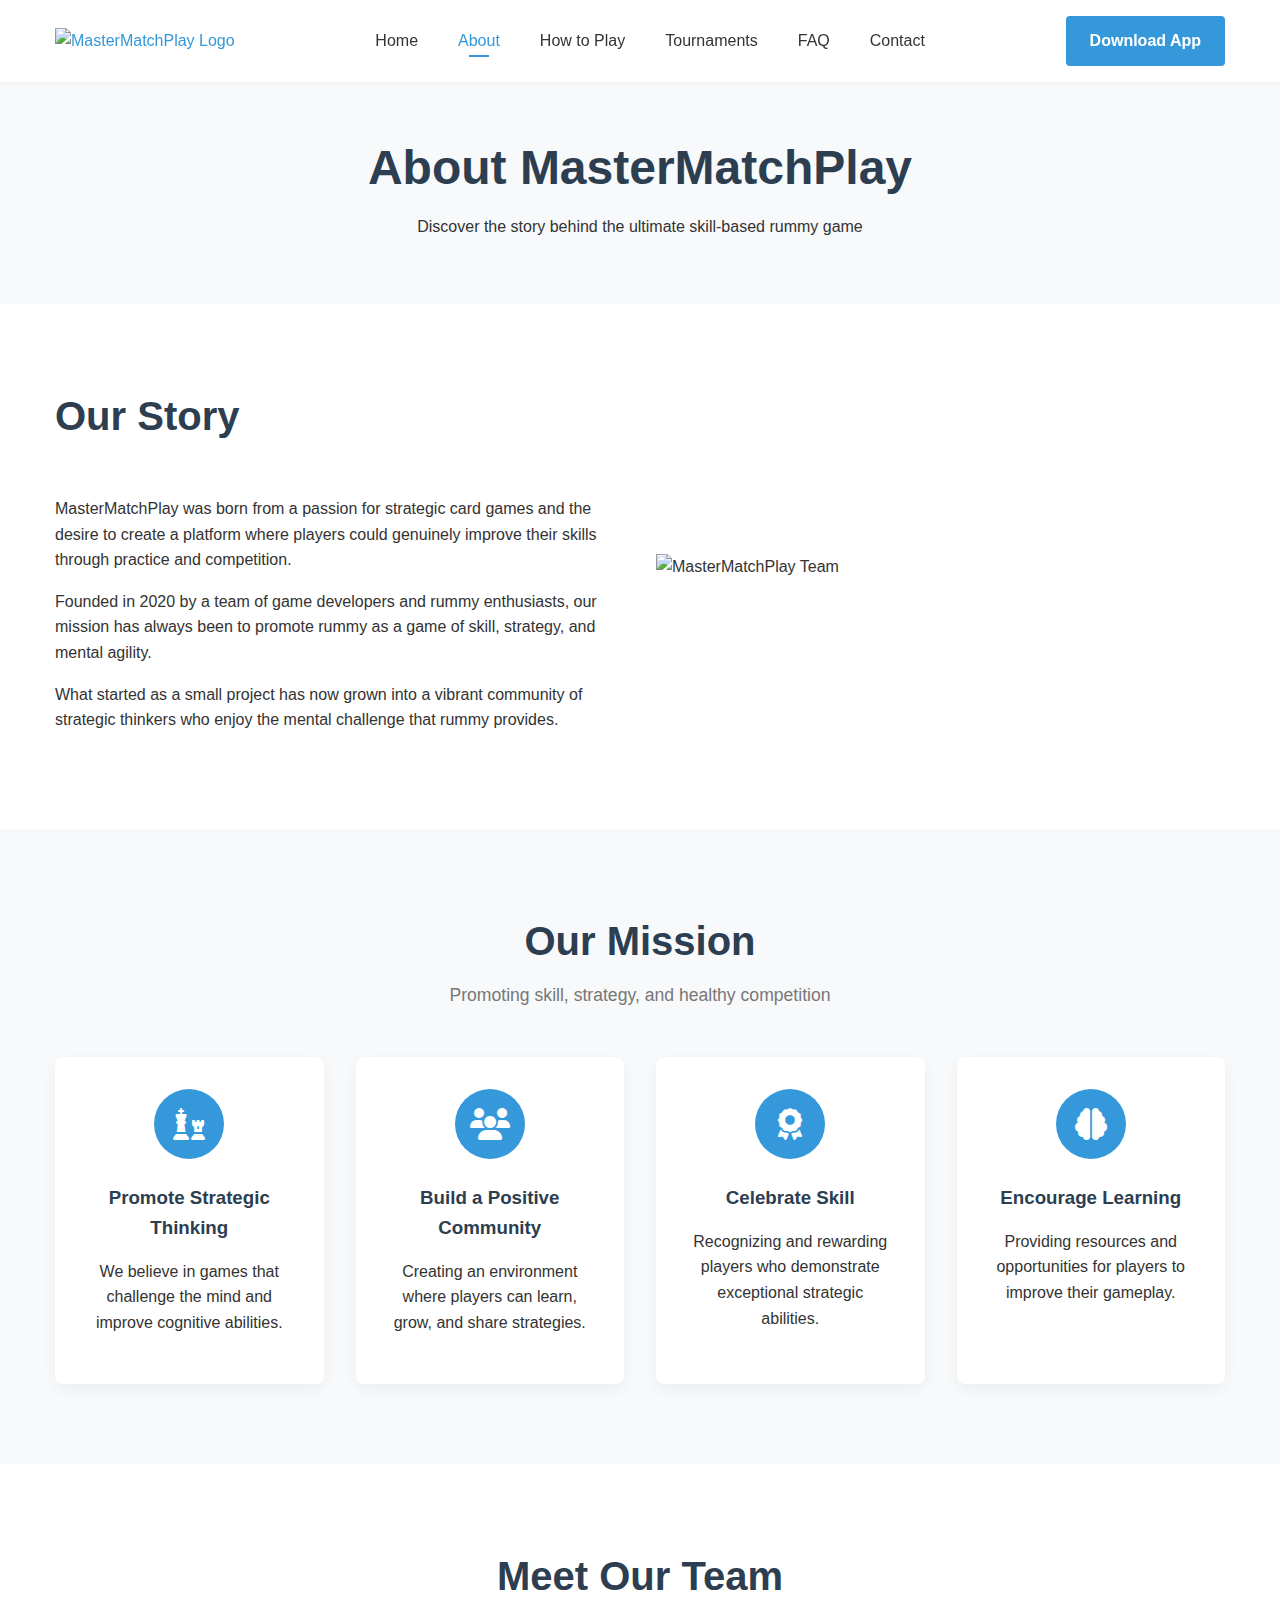
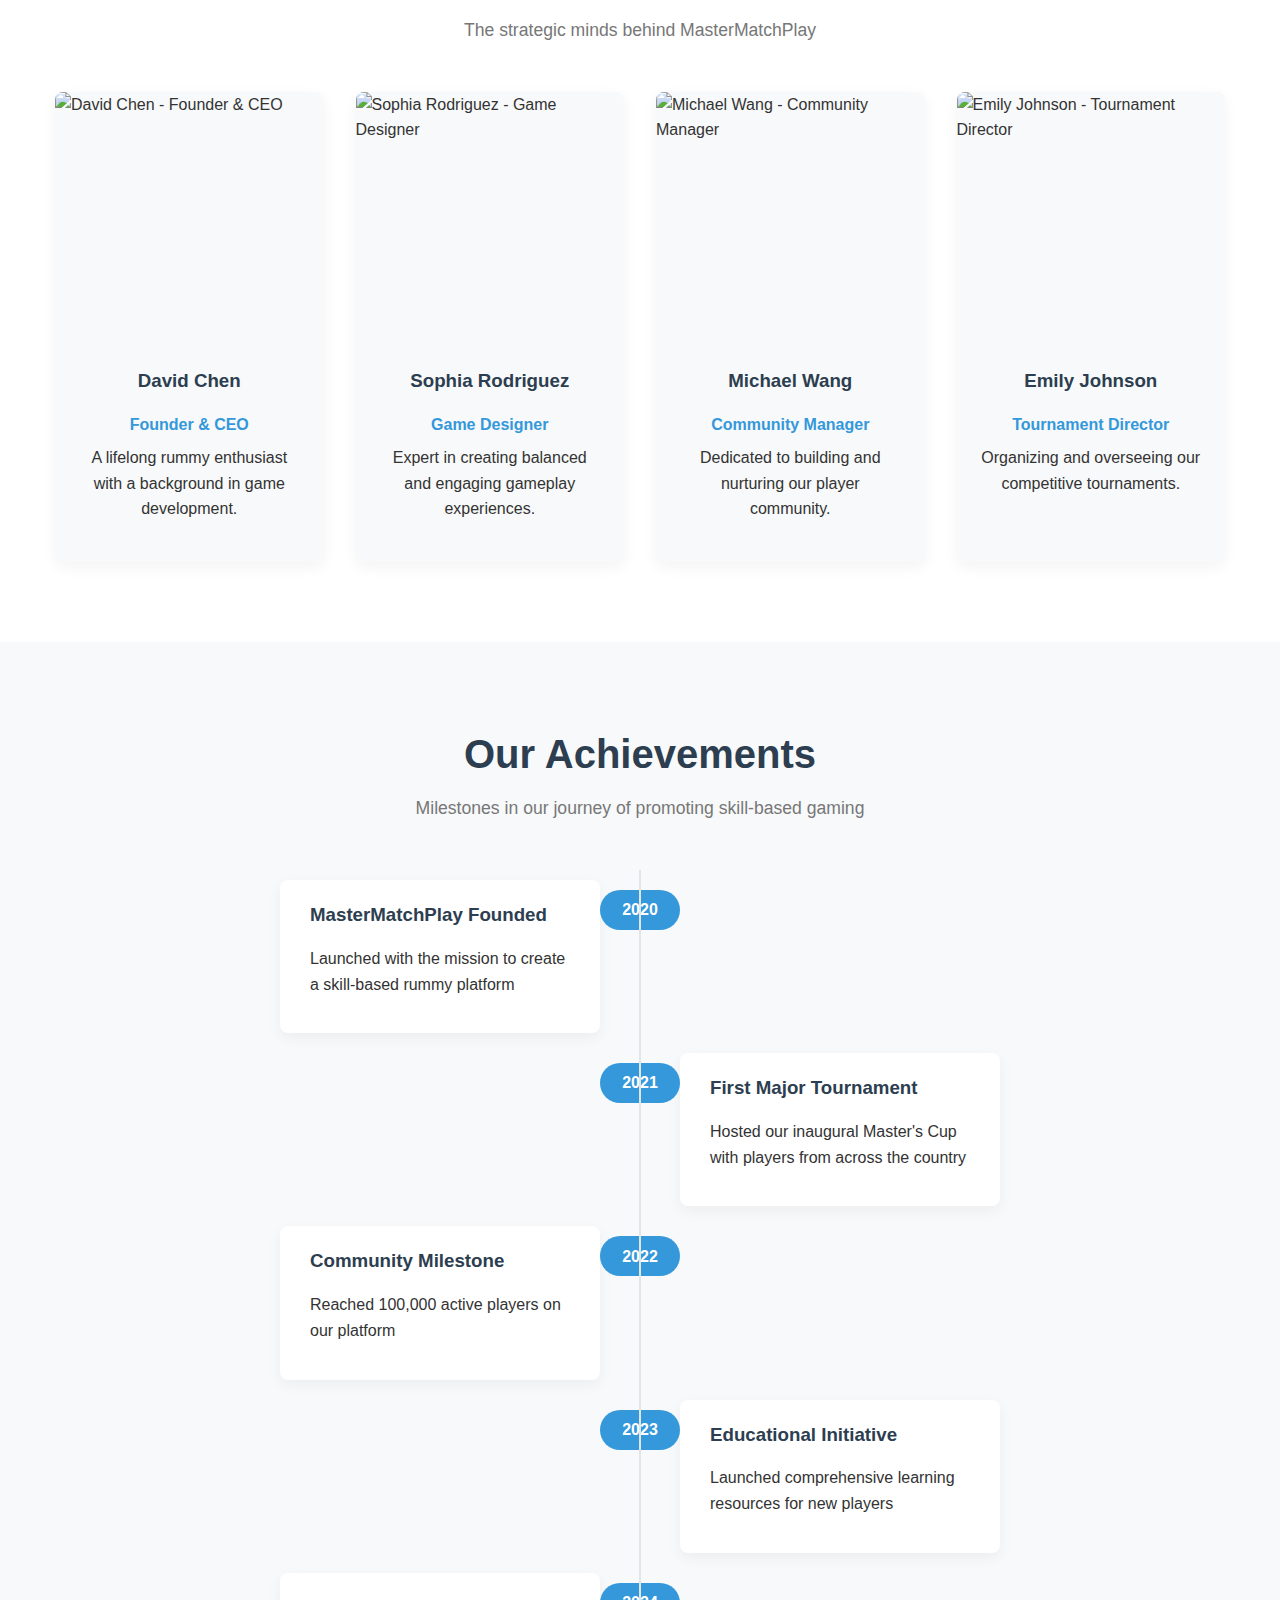
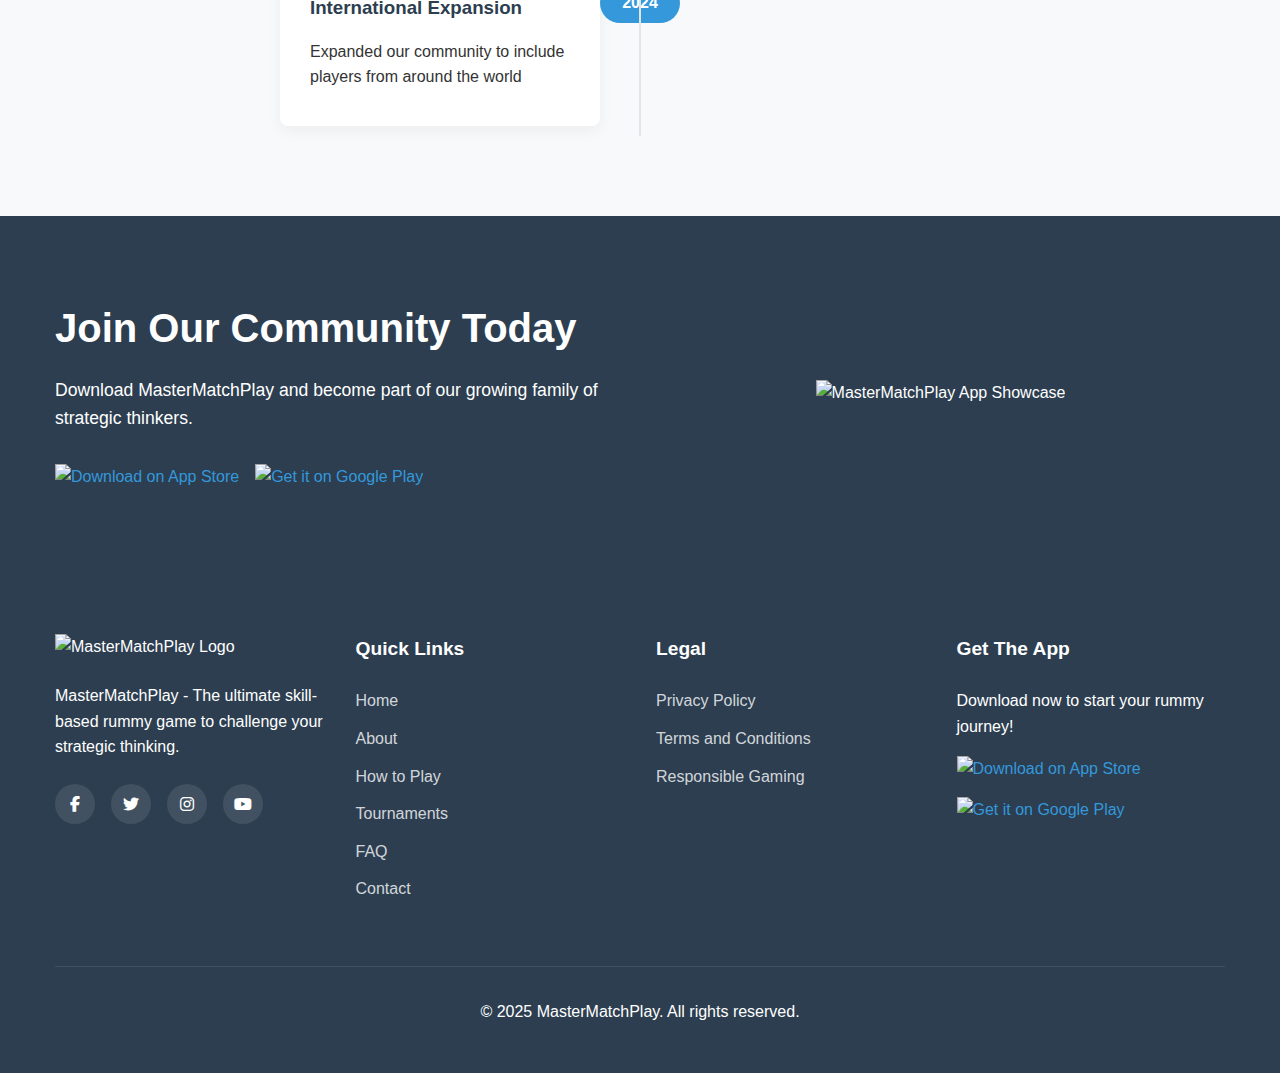
==== about.html @ 4ffb37c2 "sdsd" ====
<!DOCTYPE html>
<html lang="en">
<head>
    <meta charset="UTF-8">
    <meta name="viewport" content="width=device-width, initial-scale=1.0">
    <title>About MasterMatchPlay Rummy</title>
    <meta name="description" content="Learn more about MasterMatchPlay - the skill-based rummy game that challenges your strategic thinking.">
    <link rel="stylesheet" href="style.css">
    
    <link rel="stylesheet" href="https://cdnjs.cloudflare.com/ajax/libs/font-awesome/6.4.0/css/all.min.css">
    <!-- IMPORTANT: DO NOT REMOVE THIS SCRIPT TAG OR THIS VERY COMMENT! -->
    
</head>
<body>
    <header class="header">
        <div class="container">
            <div class="header-content">
                <div class="logo">
                    <a href="index.html">
                        <img src="images/logo.png" alt="MasterMatchPlay Logo">
                    </a>
                </div>
                <nav class="main-nav">
                    <ul class="nav-list">
                        <li class="nav-item"><a href="index.html" class="nav-link">Home</a></li>
                        <li class="nav-item"><a href="about.html" class="nav-link active">About</a></li>
                        <li class="nav-item"><a href="how-to-play.html" class="nav-link">How to Play</a></li>
                        <li class="nav-item"><a href="tournaments.html" class="nav-link">Tournaments</a></li>
                        <li class="nav-item"><a href="faq.html" class="nav-link">FAQ</a></li>
                        <li class="nav-item"><a href="contact.html" class="nav-link">Contact</a></li>
                    </ul>
                </nav>
                <div class="mobile-menu-toggle">
                    <span></span>
                    <span></span>
                    <span></span>
                </div>
                <div class="download-btn-wrapper">
                    <a href="#download" class="btn btn-primary">Download App</a>
                </div>
            </div>
        </div>
    </header>

    <main>
        <!-- Hero Section -->
        <section class="page-header">
            <div class="container">
                <h1>About MasterMatchPlay</h1>
                <p>Discover the story behind the ultimate skill-based rummy game</p>
            </div>
        </section>

        <!-- Our Story Section -->
        <section class="story-section">
            <div class="container">
                <div class="two-column-layout">
                    <div class="column-content">
                        <div class="section-header text-left">
                            <h2>Our Story</h2>
                        </div>
                        <p>MasterMatchPlay was born from a passion for strategic card games and the desire to create a platform where players could genuinely improve their skills through practice and competition.</p>
                        <p>Founded in 2020 by a team of game developers and rummy enthusiasts, our mission has always been to promote rummy as a game of skill, strategy, and mental agility.</p>
                        <p>What started as a small project has now grown into a vibrant community of strategic thinkers who enjoy the mental challenge that rummy provides.</p>
                    </div>
                    <div class="column-image">
                        <img src="images/our-story.jpg" alt="MasterMatchPlay Team">
                    </div>
                </div>
            </div>
        </section>

        <!-- Our Mission Section -->
        <section class="mission-section">
            <div class="container">
                <div class="section-header">
                    <h2>Our Mission</h2>
                    <p>Promoting skill, strategy, and healthy competition</p>
                </div>
                <div class="values-container">
                    <div class="value-card">
                        <div class="value-icon">
                            <i class="fas fa-chess"></i>
                        </div>
                        <h3>Promote Strategic Thinking</h3>
                        <p>We believe in games that challenge the mind and improve cognitive abilities.</p>
                    </div>
                    <div class="value-card">
                        <div class="value-icon">
                            <i class="fas fa-users"></i>
                        </div>
                        <h3>Build a Positive Community</h3>
                        <p>Creating an environment where players can learn, grow, and share strategies.</p>
                    </div>
                    <div class="value-card">
                        <div class="value-icon">
                            <i class="fas fa-award"></i>
                        </div>
                        <h3>Celebrate Skill</h3>
                        <p>Recognizing and rewarding players who demonstrate exceptional strategic abilities.</p>
                    </div>
                    <div class="value-card">
                        <div class="value-icon">
                            <i class="fas fa-brain"></i>
                        </div>
                        <h3>Encourage Learning</h3>
                        <p>Providing resources and opportunities for players to improve their gameplay.</p>
                    </div>
                </div>
            </div>
        </section>

        <!-- Team Section -->
        <section class="team-section">
            <div class="container">
                <div class="section-header">
                    <h2>Meet Our Team</h2>
                    <p>The strategic minds behind MasterMatchPlay</p>
                </div>
                <div class="team-grid">
                    <div class="team-card">
                        <div class="team-image">
                            <img src="images/team-1.jpg" alt="David Chen - Founder & CEO">
                        </div>
                        <div class="team-info">
                            <h3>David Chen</h3>
                            <p class="team-role">Founder & CEO</p>
                            <p>A lifelong rummy enthusiast with a background in game development.</p>
                        </div>
                    </div>
                    <div class="team-card">
                        <div class="team-image">
                            <img src="images/team-2.jpg" alt="Sophia Rodriguez - Game Designer">
                        </div>
                        <div class="team-info">
                            <h3>Sophia Rodriguez</h3>
                            <p class="team-role">Game Designer</p>
                            <p>Expert in creating balanced and engaging gameplay experiences.</p>
                        </div>
                    </div>
                    <div class="team-card">
                        <div class="team-image">
                            <img src="images/team-3.jpg" alt="Michael Wang - Community Manager">
                        </div>
                        <div class="team-info">
                            <h3>Michael Wang</h3>
                            <p class="team-role">Community Manager</p>
                            <p>Dedicated to building and nurturing our player community.</p>
                        </div>
                    </div>
                    <div class="team-card">
                        <div class="team-image">
                            <img src="images/team-4.jpg" alt="Emily Johnson - Tournament Director">
                        </div>
                        <div class="team-info">
                            <h3>Emily Johnson</h3>
                            <p class="team-role">Tournament Director</p>
                            <p>Organizing and overseeing our competitive tournaments.</p>
                        </div>
                    </div>
                </div>
            </div>
        </section>

        <!-- Achievements Section -->
        <section class="achievements-section">
            <div class="container">
                <div class="section-header">
                    <h2>Our Achievements</h2>
                    <p>Milestones in our journey of promoting skill-based gaming</p>
                </div>
                <div class="timeline">
                    <div class="timeline-item">
                        <div class="timeline-date">2020</div>
                        <div class="timeline-content">
                            <h3>MasterMatchPlay Founded</h3>
                            <p>Launched with the mission to create a skill-based rummy platform</p>
                        </div>
                    </div>
                    <div class="timeline-item">
                        <div class="timeline-date">2021</div>
                        <div class="timeline-content">
                            <h3>First Major Tournament</h3>
                            <p>Hosted our inaugural Master's Cup with players from across the country</p>
                        </div>
                    </div>
                    <div class="timeline-item">
                        <div class="timeline-date">2022</div>
                        <div class="timeline-content">
                            <h3>Community Milestone</h3>
                            <p>Reached 100,000 active players on our platform</p>
                        </div>
                    </div>
                    <div class="timeline-item">
                        <div class="timeline-date">2023</div>
                        <div class="timeline-content">
                            <h3>Educational Initiative</h3>
                            <p>Launched comprehensive learning resources for new players</p>
                        </div>
                    </div>
                    <div class="timeline-item">
                        <div class="timeline-date">2024</div>
                        <div class="timeline-content">
                            <h3>International Expansion</h3>
                            <p>Expanded our community to include players from around the world</p>
                        </div>
                    </div>
                </div>
            </div>
        </section>

        <!-- Download Section -->
        <section class="download-section" id="download">
            <div class="container">
                <div class="download-content">
                    <div class="download-text">
                        <h2>Join Our Community Today</h2>
                        <p>Download MasterMatchPlay and become part of our growing family of strategic thinkers.</p>
                        <div class="app-buttons">
                            <a href="#" class="app-btn">
                                <img src="images/app-store.png" alt="Download on App Store">
                            </a>
                            <a href="#" class="app-btn">
                                <img src="images/google-play.png" alt="Get it on Google Play">
                            </a>
                        </div>
                    </div>
                    <div class="download-image">
                        <img src="images/app-showcase.png" alt="MasterMatchPlay App Showcase">
                    </div>
                </div>
            </div>
        </section>
    </main>

    <footer class="footer">
        <div class="container">
            <div class="footer-content">
                <div class="footer-column">
                    <div class="footer-logo">
                        <img src="images/logo-light.png" alt="MasterMatchPlay Logo">
                    </div>
                    <p>MasterMatchPlay - The ultimate skill-based rummy game to challenge your strategic thinking.</p>
                    <div class="social-icons">
                        <a href="#" class="social-icon"><i class="fab fa-facebook-f"></i></a>
                        <a href="#" class="social-icon"><i class="fab fa-twitter"></i></a>
                        <a href="#" class="social-icon"><i class="fab fa-instagram"></i></a>
                        <a href="#" class="social-icon"><i class="fab fa-youtube"></i></a>
                    </div>
                </div>
                <div class="footer-column">
                    <h3>Quick Links</h3>
                    <ul class="footer-links">
                        <li><a href="index.html">Home</a></li>
                        <li><a href="about.html">About</a></li>
                        <li><a href="how-to-play.html">How to Play</a></li>
                        <li><a href="tournaments.html">Tournaments</a></li>
                        <li><a href="faq.html">FAQ</a></li>
                        <li><a href="contact.html">Contact</a></li>
                    </ul>
                </div>
                <div class="footer-column">
                    <h3>Legal</h3>
                    <ul class="footer-links">
                        <li><a href="privacy-policy.html">Privacy Policy</a></li>
                        <li><a href="terms-conditions.html">Terms and Conditions</a></li>
                        <li><a href="responsible-gaming.html">Responsible Gaming</a></li>
                    </ul>
                </div>
                <div class="footer-column">
                    <h3>Get The App</h3>
                    <p>Download now to start your rummy journey!</p>
                    <div class="app-buttons">
                        <a href="#" class="app-btn">
                            <img src="images/app-store.png" alt="Download on App Store">
                        </a>
                        <a href="#" class="app-btn">
                            <img src="images/google-play.png" alt="Get it on Google Play">
                        </a>
                    </div>
                </div>
            </div>
            <div class="footer-bottom">
                <p>&copy; 2025 MasterMatchPlay. All rights reserved.</p>
            </div>
        </div>
    </footer>

    <script src="script.js"></script>
</body>
</html>
---- style.css ----
/* Reset and Base Styles */
* {
    margin: 0;
    padding: 0;
    box-sizing: border-box;
}

:root {
    --background: 0 0% 100%;
    --foreground: 222.2 84% 4.9%;
    --card: 0 0% 100%;
    --card-foreground: 222.2 84% 4.9%;
    --popover: 0 0% 100%;
    --popover-foreground: 222.2 84% 4.9%;
    --primary: 222.2 47.4% 11.2%;
    --primary-foreground: 210 40% 98%;
    --secondary: 210 40% 96.1%;
    --secondary-foreground: 222.2 47.4% 11.2%;
    --muted: 210 40% 96.1%;
    --muted-foreground: 215.4 16.3% 46.9%;
    --accent: 210 40% 96.1%;
    --accent-foreground: 222.2 47.4% 11.2%;
    --destructive: 0 84.2% 60.2%;
    --destructive-foreground: 210 40% 98%;
    --border: 214.3 31.8% 91.4%;
    --input: 214.3 31.8% 91.4%;
    --ring: 222.2 84% 4.9%;
    --radius: 0.5rem;
    --sidebar-background: 0 0% 98%;
    --sidebar-foreground: 240 5.3% 26.1%;
    --sidebar-primary: 240 5.9% 10%;
    --sidebar-primary-foreground: 0 0% 98%;
    --sidebar-accent: 240 4.8% 95.9%;
    --sidebar-accent-foreground: 240 5.9% 10%;
    --sidebar-border: 220 13% 91%;
    --sidebar-ring: 217.2 91.2% 59.8%;

    /* Custom Colors */
    --primary-color: #2C3E50;
    --secondary-color: #3498DB;
    --accent-color: #E74C3C;
    --text-color: #333333;
    --light-text: #777777;
    --bg-color: #FFFFFF;
    --light-bg: #F8F9FA;
    --border-color: #E1E5E8;
}

body {
    font-family: 'Open Sans', sans-serif;
    color: var(--text-color);
    line-height: 1.6;
    background-color: var(--bg-color);
}

h1, h2, h3, h4, h5, h6 {
    font-family: 'Montserrat', sans-serif;
    font-weight: 600;
    color: var(--primary-color);
    margin-bottom: 1rem;
}

p {
    margin-bottom: 1rem;
}

a {
    color: var(--secondary-color);
    text-decoration: none;
    transition: color 0.3s ease;
}

a:hover {
    color: var(--accent-color);
}

img {
    max-width: 100%;
    height: auto;
}

ul, ol {
    margin-bottom: 1rem;
    padding-left: 1.5rem;
}

/* Layout and Containers */
.container {
    width: 100%;
    max-width: 1200px;
    margin: 0 auto;
    padding: 0 15px;
}

.section-header {
    text-align: center;
    margin-bottom: 3rem;
}

.section-header h2 {
    font-size: 2.5rem;
    margin-bottom: 0.5rem;
}

.section-header p {
    font-size: 1.1rem;
    color: var(--light-text);
}

.text-left {
    text-align: left;
}

/* Two Column Layout */
.two-column-layout {
    display: flex;
    flex-wrap: wrap;
    align-items: center;
    gap: 2rem;
}

.column-content {
    flex: 1;
    min-width: 300px;
}

.column-image {
    flex: 1;
    min-width: 300px;
}

.reverse-mobile {
    flex-direction: row;
}

/* Header Styles */
.header {
    background-color: var(--bg-color);
    box-shadow: 0 1px 5px rgba(0, 0, 0, 0.05);
    position: sticky;
    top: 0;
    z-index: 100;
    padding: 1rem 0;
}

.header-content {
    display: flex;
    align-items: center;
    justify-content: space-between;
}

.logo img {
    height: 40px;
}

.main-nav {
    display: flex;
}

.nav-list {
    display: flex;
    list-style: none;
    padding: 0;
    margin: 0;
}

.nav-item {
    margin: 0 0.75rem;
}

.nav-link {
    color: var(--text-color);
    font-weight: 500;
    padding: 0.5rem;
    position: relative;
}

.nav-link.active, .nav-link:hover {
    color: var(--secondary-color);
}

.nav-link.active::after, .nav-link:hover::after {
    content: '';
    position: absolute;
    bottom: 0;
    left: 50%;
    transform: translateX(-50%);
    width: 20px;
    height: 2px;
    background-color: var(--secondary-color);
}

/* Mobile Menu Toggle */
.mobile-menu-toggle {
    display: none;
    flex-direction: column;
    justify-content: space-between;
    width: 30px;
    height: 20px;
    cursor: pointer;
}

.mobile-menu-toggle span {
    display: block;
    height: 3px;
    width: 100%;
    background-color: var(--primary-color);
    transition: all 0.3s ease;
}

.mobile-nav {
    display: none;
    position: fixed;
    top: 70px;
    left: 0;
    width: 100%;
    background-color: var(--bg-color);
    box-shadow: 0 5px 10px rgba(0, 0, 0, 0.1);
    padding: 1.5rem;
    z-index: 99;
    transform: translateY(-100%);
    transition: transform 0.3s ease;
}

.mobile-nav.active {
    transform: translateY(0);
    display: block;
}

.mobile-nav .nav-list {
    flex-direction: column;
    margin-bottom: 1.5rem;
}

.mobile-nav .nav-item {
    margin: 0.5rem 0;
}

/* Button Styles */
.btn {
    display: inline-block;
    padding: 0.75rem 1.5rem;
    border-radius: 4px;
    font-weight: 600;
    text-align: center;
    cursor: pointer;
    transition: all 0.3s ease;
    border: none;
}

.btn-primary {
    background-color: var(--secondary-color);
    color: white;
}

.btn-primary:hover {
    background-color: #2980B9;
    color: white;
}

.btn-secondary {
    background-color: var(--primary-color);
    color: white;
}

.btn-secondary:hover {
    background-color: #1E2B38;
    color: white;
}

.btn-outline {
    background-color: transparent;
    border: 2px solid var(--secondary-color);
    color: var(--secondary-color);
}

.btn-outline:hover {
    background-color: var(--secondary-color);
    color: white;
}

/* Hero Section */
.hero-section, .page-header {
    background-color: var(--light-bg);
    padding: 5rem 0;
}

.page-header {
    text-align: center;
    padding: 3rem 0;
}

.page-header h1 {
    font-size: 3rem;
    margin-bottom: 0.5rem;
}

.hero-content {
    display: flex;
    flex-wrap: wrap;
    align-items: center;
    gap: 2rem;
}

.hero-text {
    flex: 1;
    min-width: 300px;
}

.hero-text h1 {
    font-size: 3rem;
    margin-bottom: 1rem;
}

.hero-text p {
    font-size: 1.1rem;
    margin-bottom: 2rem;
}

.hero-image {
    flex: 1;
    min-width: 300px;
    text-align: center;
}

.hero-btns {
    display: flex;
    gap: 1rem;
    flex-wrap: wrap;
}

/* Features Section */
.features-section {
    padding: 5rem 0;
    background-color: var(--bg-color);
}

.features-grid {
    display: grid;
    grid-template-columns: repeat(auto-fit, minmax(250px, 1fr));
    gap: 2rem;
}

.feature-card {
    background-color: var(--light-bg);
    border-radius: 8px;
    padding: 2rem;
    text-align: center;
    transition: transform 0.3s ease, box-shadow 0.3s ease;
}

.feature-card:hover {
    transform: translateY(-5px);
    box-shadow: 0 10px 20px rgba(0, 0, 0, 0.05);
}

.feature-icon {
    width: 70px;
    height: 70px;
    border-radius: 50%;
    background-color: var(--secondary-color);
    display: flex;
    align-items: center;
    justify-content: center;
    margin: 0 auto 1.5rem;
}

.feature-icon i {
    color: white;
    font-size: 2rem;
}

.feature-card h3 {
    margin-bottom: 1rem;
}

/* How It Works Section */
.how-it-works-section {
    padding: 5rem 0;
    background-color: var(--light-bg);
}

.steps-container {
    display: flex;
    flex-wrap: wrap;
    justify-content: center;
    gap: 2rem;
}

.step-card {
    background-color: var(--bg-color);
    border-radius: 8px;
    padding: 2rem;
    text-align: center;
    flex: 1;
    min-width: 200px;
    max-width: 250px;
    box-shadow: 0 5px 15px rgba(0, 0, 0, 0.05);
    position: relative;
}

.step-number {
    width: 40px;
    height: 40px;
    border-radius: 50%;
    background-color: var(--secondary-color);
    color: white;
    display: flex;
    align-items: center;
    justify-content: center;
    font-weight: 600;
    margin: 0 auto 1.5rem;
}

/* Tournaments Section */
.tournaments-section {
    padding: 5rem 0;
    background-color: var(--bg-color);
}

.tournaments-grid {
    display: grid;
    grid-template-columns: repeat(auto-fit, minmax(300px, 1fr));
    gap: 2rem;
}

.tournament-card {
    background-color: var(--light-bg);
    border-radius: 8px;
    overflow: hidden;
    box-shadow: 0 5px 15px rgba(0, 0, 0, 0.05);
    transition: transform 0.3s ease;
}

.tournament-card:hover {
    transform: translateY(-5px);
}

.tournament-image {
    height: 200px;
    overflow: hidden;
}

.tournament-image img {
    width: 100%;
    height: 100%;
    object-fit: cover;
    transition: transform 0.3s ease;
}

.tournament-card:hover .tournament-image img {
    transform: scale(1.05);
}

.tournament-content {
    padding: 1.5rem;
}

.tournament-details {
    display: flex;
    justify-content: space-between;
    margin: 1rem 0;
    font-size: 0.9rem;
    color: var(--light-text);
}

.tournament-date {
    display: flex;
    align-items: center;
    gap: 0.5rem;
}

.view-all-container {
    text-align: center;
    margin-top: 3rem;
}

/* Testimonials Section */
.testimonials-section {
    padding: 5rem 0;
    background-color: var(--light-bg);
}

.testimonials-slider {
    display: flex;
    overflow-x: auto;
    scroll-snap-type: x mandatory;
    scroll-behavior: smooth;
    -webkit-overflow-scrolling: touch;
    scrollbar-width: none; /* Firefox */
    gap: 2rem;
    padding: 1rem 0;
    margin-bottom: 2rem;
}

.testimonials-slider::-webkit-scrollbar {
    display: none; /* Chrome, Safari, Opera */
}

.testimonial-card {
    flex: 0 0 auto;
    width: calc(33.333% - 1.333rem);
    scroll-snap-align: start;
    background-color: var(--bg-color);
    border-radius: 8px;
    padding: 2rem;
    box-shadow: 0 5px 15px rgba(0, 0, 0, 0.05);
}

.testimonial-content {
    margin-bottom: 1.5rem;
    font-style: italic;
}

.testimonial-author {
    display: flex;
    align-items: center;
    gap: 1rem;
}

.author-avatar {
    width: 50px;
    height: 50px;
    border-radius: 50%;
    overflow: hidden;
}

.author-avatar img {
    width: 100%;
    height: 100%;
    object-fit: cover;
}

.author-info h4 {
    margin-bottom: 0.25rem;
}

.author-info p {
    font-size: 0.9rem;
    color: var(--light-text);
    margin: 0;
}

.testimonial-controls {
    display: flex;
    justify-content: center;
    gap: 1rem;
}

.testimonial-prev, .testimonial-next {
    width: 40px;
    height: 40px;
    border-radius: 50%;
    background-color: var(--bg-color);
    border: 1px solid var(--border-color);
    display: flex;
    align-items: center;
    justify-content: center;
    cursor: pointer;
    transition: all 0.3s ease;
}

.testimonial-prev:hover, .testimonial-next:hover {
    background-color: var(--secondary-color);
    border-color: var(--secondary-color);
    color: white;
}

/* Download Section */
.download-section {
    padding: 5rem 0;
    background-color: var(--primary-color);
    color: white;
}

.download-content {
    display: flex;
    flex-wrap: wrap;
    align-items: center;
    gap: 2rem;
}

.download-text {
    flex: 1;
    min-width: 300px;
}

.download-text h2 {
    color: white;
    font-size: 2.5rem;
    margin-bottom: 1rem;
}

.download-text p {
    font-size: 1.1rem;
    margin-bottom: 2rem;
}

.download-image {
    flex: 1;
    min-width: 300px;
    text-align: center;
}

.app-buttons {
    display: flex;
    gap: 1rem;
    flex-wrap: wrap;
}

.app-btn {
    display: inline-block;
    transition: opacity 0.3s ease;
}

.app-btn:hover {
    opacity: 0.9;
}

.app-btn img {
    height: 50px;
}

/* Footer Styles */
.footer {
    background-color: var(--primary-color);
    color: white;
    padding: 4rem 0 2rem;
}

.footer-content {
    display: flex;
    flex-wrap: wrap;
    gap: 2rem;
    margin-bottom: 3rem;
}

.footer-column {
    flex: 1;
    min-width: 200px;
}

.footer-logo {
    margin-bottom: 1.5rem;
}

.footer-logo img {
    height: 40px;
}

.footer h3 {
    color: white;
    margin-bottom: 1.5rem;
    font-size: 1.2rem;
}

.footer-links {
    list-style: none;
    padding: 0;
}

.footer-links li {
    margin-bottom: 0.75rem;
}

.footer-links a {
    color: rgba(255, 255, 255, 0.8);
    transition: color 0.3s ease;
}

.footer-links a:hover {
    color: white;
}

.social-icons {
    display: flex;
    gap: 1rem;
    margin-top: 1.5rem;
}

.social-icon {
    width: 40px;
    height: 40px;
    border-radius: 50%;
    background-color: rgba(255, 255, 255, 0.1);
    display: flex;
    align-items: center;
    justify-content: center;
    color: white;
    transition: background-color 0.3s ease;
}

.social-icon:hover {
    background-color: var(--secondary-color);
    color: white;
}

.footer-bottom {
    text-align: center;
    padding-top: 2rem;
    border-top: 1px solid rgba(255, 255, 255, 0.1);
}

/* About Page Styles */
.story-section {
    padding: 5rem 0;
    background-color: var(--bg-color);
}

.mission-section {
    padding: 5rem 0;
    background-color: var(--light-bg);
}

.values-container {
    display: grid;
    grid-template-columns: repeat(auto-fit, minmax(250px, 1fr));
    gap: 2rem;
}

.value-card {
    background-color: var(--bg-color);
    border-radius: 8px;
    padding: 2rem;
    text-align: center;
    box-shadow: 0 5px 15px rgba(0, 0, 0, 0.05);
}

.value-icon {
    width: 70px;
    height: 70px;
    border-radius: 50%;
    background-color: var(--secondary-color);
    display: flex;
    align-items: center;
    justify-content: center;
    margin: 0 auto 1.5rem;
}

.value-icon i {
    color: white;
    font-size: 2rem;
}

.team-section {
    padding: 5rem 0;
    background-color: var(--bg-color);
}

.team-grid {
    display: grid;
    grid-template-columns: repeat(auto-fit, minmax(250px, 1fr));
    gap: 2rem;
}

.team-card {
    background-color: var(--light-bg);
    border-radius: 8px;
    overflow: hidden;
    box-shadow: 0 5px 15px rgba(0, 0, 0, 0.05);
}

.team-image {
    height: 250px;
    overflow: hidden;
}

.team-image img {
    width: 100%;
    height: 100%;
    object-fit: cover;
}

.team-info {
    padding: 1.5rem;
    text-align: center;
}

.team-role {
    color: var(--secondary-color);
    font-weight: 600;
    margin-bottom: 0.5rem;
}

.achievements-section {
    padding: 5rem 0;
    background-color: var(--light-bg);
}

.timeline {
    position: relative;
    max-width: 800px;
    margin: 0 auto;
}

.timeline::after {
    content: '';
    position: absolute;
    width: 2px;
    background-color: var(--border-color);
    top: 0;
    bottom: 0;
    left: 50%;
    transform: translateX(-50%);
}

.timeline-item {
    padding: 10px 40px;
    position: relative;
    background-color: inherit;
    width: 50%;
}

.timeline-item:nth-child(odd) {
    left: 0;
}

.timeline-item:nth-child(even) {
    left: 50%;
}

.timeline-date {
    position: absolute;
    width: 80px;
    height: 40px;
    background-color: var(--secondary-color);
    top: 20px;
    border-radius: 20px;
    display: flex;
    align-items: center;
    justify-content: center;
    color: white;
    font-weight: 600;
}

.timeline-item:nth-child(odd) .timeline-date {
    right: -40px;
}

.timeline-item:nth-child(even) .timeline-date {
    left: -40px;
}

.timeline-content {
    padding: 20px 30px;
    background-color: var(--bg-color);
    border-radius: 8px;
    box-shadow: 0 5px 15px rgba(0, 0, 0, 0.05);
}

/* Contact Page Styles */
.contact-info-section {
    padding: 5rem 0;
    background-color: var(--bg-color);
}

.contact-grid {
    display: grid;
    grid-template-columns: repeat(auto-fit, minmax(250px, 1fr));
    gap: 2rem;
}

.contact-card {
    background-color: var(--light-bg);
    border-radius: 8px;
    padding: 2rem;
    text-align: center;
    box-shadow: 0 5px 15px rgba(0, 0, 0, 0.05);
    transition: transform 0.3s ease;
}

.contact-card:hover {
    transform: translateY(-5px);
}

.contact-icon {
    width: 70px;
    height: 70px;
    border-radius: 50%;
    background-color: var(--secondary-color);
    display: flex;
    align-items: center;
    justify-content: center;
    margin: 0 auto 1.5rem;
}

.contact-icon i {
    color: white;
    font-size: 2rem;
}

.contact-link {
    display: inline-block;
    margin-top: 1rem;
    color: var(--secondary-color);
    font-weight: 600;
}

.social-links {
    display: flex;
    justify-content: center;
    gap: 1rem;
    margin-top: 1rem;
}

.social-link {
    width: 40px;
    height: 40px;
    border-radius: 50%;
    background-color: var(--light-bg);
    display: flex;
    align-items: center;
    justify-content: center;
    color: var(--secondary-color);
    transition: all 0.3s ease;
}

.social-link:hover {
    background-color: var(--secondary-color);
    color: white;
}

.contact-form-section {
    padding: 5rem 0;
    background-color: var(--light-bg);
}

.contact-form {
    margin-top: 2rem;
}

.form-group {
    margin-bottom: 1.5rem;
}

.form-group label {
    display: block;
    margin-bottom: 0.5rem;
    font-weight: 500;
}

.form-group input,
.form-group select,
.form-group textarea {
    width: 100%;
    padding: 0.75rem;
    border: 1px solid var(--border-color);
    border-radius: 4px;
    font-family: 'Open Sans', sans-serif;
    transition: border-color 0.3s ease;
}

.form-group input:focus,
.form-group select:focus,
.form-group textarea:focus {
    border-color: var(--secondary-color);
    outline: none;
}

.form-group .error {
    border-color: var(--accent-color);
}

.checkbox-container {
    display: flex;
    align-items: center;
    gap: 0.5rem;
    cursor: pointer;
}

.checkbox-container input {
    width: auto;
}

.contact-image-container {
    position: relative;
    border-radius: 8px;
    overflow: hidden;
    height: 100%;
    min-height: 400px;
}

.contact-image-container img {
    width: 100%;
    height: 100%;
    object-fit: cover;
}

.contact-card-overlay {
    position: absolute;
    bottom: 0;
    left: 0;
    right: 0;
    background-color: rgba(44, 62, 80, 0.9);
    padding: 2rem;
    color: white;
}

.overlay-content h3 {
    color: white;
    margin-bottom: 1rem;
}

.contact-features {
    list-style: none;
    padding: 0;
    margin-top: 1.5rem;
}

.contact-features li {
    display: flex;
    align-items: center;
    gap: 0.5rem;
    margin-bottom: 0.75rem;
}

.contact-features li i {
    color: var(--secondary-color);
}

.faq-preview-section {
    padding: 5rem 0;
    background-color: var(--bg-color);
}

.faq-preview-grid {
    display: grid;
    grid-template-columns: repeat(auto-fit, minmax(250px, 1fr));
    gap: 2rem;
}

.faq-preview-item {
    background-color: var(--light-bg);
    border-radius: 8px;
    padding: 2rem;
    box-shadow: 0 5px 15px rgba(0, 0, 0, 0.05);
}

.faq-preview-item h3 {
    margin-bottom: 1rem;
}

.read-more {
    display: inline-flex;
    align-items: center;
    gap: 0.5rem;
    margin-top: 1rem;
    font-weight: 600;
}

.feedback-section {
    padding: 5rem 0;
    background-color: var(--light-bg);
}

.feedback-container {
    max-width: 800px;
    margin: 0 auto;
    text-align: center;
}

.feedback-text {
    margin-bottom: 2rem;
}

/* How to Play Page Styles */
.intro-section {
    padding: 5rem 0;
    background-color: var(--bg-color);
}

.rules-section {
    padding: 5rem 0;
    background-color: var(--light-bg);
}

.rules-container {
    display: grid;
    grid-template-columns: repeat(auto-fit, minmax(250px, 1fr));
    gap: 2rem;
}

.rule-card {
    background-color: var(--bg-color);
    border-radius: 8px;
    padding: 2rem;
    box-shadow: 0 5px 15px rgba(0, 0, 0, 0.05);
    display: flex;
    align-items: flex-start;
    gap: 1.5rem;
}

.rule-number {
    font-size: 2.5rem;
    font-weight: 700;
    color: var(--secondary-color);
    line-height: 1;
}

.rule-content {
    flex: 1;
}

.gameplay-section {
    padding: 5rem 0;
    background-color: var(--bg-color);
}

.gameplay-flow {
    max-width: 800px;
    margin: 0 auto;
}

.flow-step {
    display: flex;
    align-items: flex-start;
    gap: 1.5rem;
    margin-bottom: 2.5rem;
    position: relative;
}

.flow-step:not(:last-child)::after {
    content: '';
    position: absolute;
    top: 60px;
    left: 20px;
    height: calc(100% + 10px);
    width: 2px;
    background-color: var(--border-color);
}

.step-icon {
    width: 40px;
    height: 40px;
    border-radius: 50%;
    background-color: var(--secondary-color);
    display: flex;
    align-items: center;
    justify-content: center;
    z-index: 1;
}

.step-icon i {
    color: white;
}

.step-content {
    flex: 1;
}

.strategy-section {
    padding: 5rem 0;
    background-color: var(--light-bg);
}

.strategy-grid {
    display: grid;
    grid-template-columns: repeat(auto-fit, minmax(250px, 1fr));
    gap: 2rem;
}

.strategy-card {
    background-color: var(--bg-color);
    border-radius: 8px;
    padding: 2rem;
    text-align: center;
    box-shadow: 0 5px 15px rgba(0, 0, 0, 0.05);
}

.strategy-icon {
    width: 70px;
    height: 70px;
    border-radius: 50%;
    background-color: var(--secondary-color);
    display: flex;
    align-items: center;
    justify-content: center;
    margin: 0 auto 1.5rem;
}

.strategy-icon i {
    color: white;
    font-size: 2rem;
}

.practice-section {
    padding: 5rem 0;
    background-color: var(--bg-color);
}

.check-list {
    list-style: none;
    padding: 0;
    margin-bottom: 2rem;
}

.check-list li {
    position: relative;
    padding-left: 2rem;
    margin-bottom: 0.75rem;
}

.check-list li::before {
    content: '\f00c';
    font-family: 'Font Awesome 5 Free';
    font-weight: 900;
    position: absolute;
    left: 0;
    color: var(--secondary-color);
}

.video-tutorials-section {
    padding: 5rem 0;
    background-color: var(--light-bg);
}

.video-grid {
    display: grid;
    grid-template-columns: repeat(auto-fit, minmax(300px, 1fr));
    gap: 2rem;
}

.video-card {
    background-color: var(--bg-color);
    border-radius: 8px;
    overflow: hidden;
    box-shadow: 0 5px 15px rgba(0, 0, 0, 0.05);
}

.video-thumbnail {
    position: relative;
    height: 200px;
    overflow: hidden;
    cursor: pointer;
}

.video-thumbnail img {
    width: 100%;
    height: 100%;
    object-fit: cover;
    transition: transform 0.3s ease;
}

.video-card:hover .video-thumbnail img {
    transform: scale(1.05);
}

.play-button {
    position: absolute;
    top: 50%;
    left: 50%;
    transform: translate(-50%, -50%);
    width: 60px;
    height: 60px;
    background-color: rgba(0, 0, 0, 0.7);
    border-radius: 50%;
    display: flex;
    align-items: center;
    justify-content: center;
    color: white;
    font-size: 1.5rem;
    transition: background-color 0.3s ease;
}

.video-thumbnail:hover .play-button {
    background-color: var(--secondary-color);
}

.video-card h3 {
    padding: 1.5rem 1.5rem 0.5rem;
}

.video-card p {
    padding: 0 1.5rem 1.5rem;
    margin: 0;
}

/* FAQ Page Styles */
.faq-section {
    padding: 5rem 0;
    background-color: var(--bg-color);
}

.faq-search {
    max-width: 600px;
    margin: 0 auto 3rem;
    position: relative;
}

.faq-search input {
    width: 100%;
    padding: 1rem 1.5rem;
    border: 1px solid var(--border-color);
    border-radius: 30px;
    font-family: 'Open Sans', sans-serif;
    font-size: 1rem;
}

.faq-search input:focus {
    outline: none;
    border-color: var(--secondary-color);
}

.faq-search-icon {
    position: absolute;
    right: 1.5rem;
    top: 50%;
    transform: translateY(-50%);
    color: var(--light-text);
}

.faq-categories {
    display: flex;
    justify-content: center;
    flex-wrap: wrap;
    gap: 1rem;
    margin-bottom: 3rem;
}

.category-btn {
    padding: 0.5rem 1.5rem;
    background-color: var(--light-bg);
    border: 1px solid var(--border-color);
    border-radius: 30px;
    cursor: pointer;
    transition: all 0.3s ease;
}

.category-btn.active, .category-btn:hover {
    background-color: var(--secondary-color);
    color: white;
    border-color: var(--secondary-color);
}

.faq-item {
    margin-bottom: 1.5rem;
    border: 1px solid var(--border-color);
    border-radius: 8px;
    overflow: hidden;
}

.faq-question {
    padding: 1.5rem;
    background-color: var(--light-bg);
    cursor: pointer;
    display: flex;
    justify-content: space-between;
    align-items: center;
}

.faq-question h3 {
    margin: 0;
    font-size: 1.1rem;
}

.faq-question i {
    transition: transform 0.3s ease;
}

.faq-item.active .faq-question i {
    transform: rotate(180deg);
}

.faq-answer {
    padding: 0 1.5rem;
    max-height: 0;
    overflow: hidden;
    transition: all 0.3s ease;
}

.faq-item.active .faq-answer {
    padding: 0 1.5rem 1.5rem;
    max-height: 1000px;
}

/* Legal Pages Styles */
.legal-section {
    padding: 5rem 0;
    background-color: var(--bg-color);
}

.legal-container {
    display: flex;
    gap: 3rem;
    align-items: flex-start;
}

.legal-toc {
    flex: 0 0 250px;
    position: sticky;
    top: 100px;
    background-color: var(--light-bg);
    border-radius: 8px;
    padding: 1.5rem;
    box-shadow: 0 5px 15px rgba(0, 0, 0, 0.05);
}

.legal-toc h2 {
    font-size: 1.5rem;
    margin-bottom: 1.5rem;
}

.toc-list {
    list-style: none;
    padding: 0;
}

.toc-list li {
    margin-bottom: 0.75rem;
}

.toc-list a {
    color: var(--text-color);
    transition: color 0.3s ease;
}

.toc-list a:hover {
    color: var(--secondary-color);
}

.legal-content {
    flex: 1;
}

.legal-section-content {
    margin-bottom: 3rem;
}

.legal-section-content h2 {
    font-size: 2rem;
    margin-bottom: 1.5rem;
    padding-bottom: 0.5rem;
    border-bottom: 1px solid var(--border-color);
}

.legal-section-content h3 {
    font-size: 1.3rem;
    margin: 2rem 0 1rem;
}

.legal-section-content ul, .legal-section-content ol {
    margin-bottom: 1.5rem;
}

/* Responsive Styles */
@media (max-width: 992px) {
    .section-header h2 {
        font-size: 2rem;
    }

    .hero-text h1, .page-header h1 {
        font-size: 2.5rem;
    }

    .testimonial-card {
        width: calc(50% - 1rem);
    }

    .reverse-mobile {
        flex-direction: column-reverse;
    }

    .legal-container {
        flex-direction: column;
    }

    .legal-toc {
        position: static;
        width: 100%;
        margin-bottom: 2rem;
    }

    .timeline::after {
        left: 31px;
    }

    .timeline-item {
        width: 100%;
        padding-left: 70px;
        padding-right: 25px;
    }

    .timeline-item:nth-child(even) {
        left: 0;
    }

    .timeline-item:nth-child(odd) .timeline-date,
    .timeline-item:nth-child(even) .timeline-date {
        left: -9px;
    }
}

@media (max-width: 768px) {
    .main-nav, .download-btn-wrapper {
        display: none;
    }

    .mobile-menu-toggle {
        display: flex;
    }

    .mobile-nav.active {
        display: block;
    }

    .header-content {
        padding: 0.5rem 0;
    }

    .hero-section, .page-header {
        padding: 3rem 0;
    }

    .hero-content, .download-content {
        flex-direction: column;
    }

    .hero-image, .download-image {
        order: -1;
        margin-bottom: 2rem;
    }

    .testimonial-card {
        width: 100%;
    }

    .footer-content {
        flex-direction: column;
    }

    .footer-column {
        width: 100%;
    }
}

@media (max-width: 576px) {
    .feature-card, .step-card, .tournament-card {
        min-width: 100%;
    }

    .hero-btns, .app-buttons {
        flex-direction: column;
    }

    .hero-btns .btn, .app-buttons .app-btn {
        width: 100%;
        margin-bottom: 1rem;
    }
}
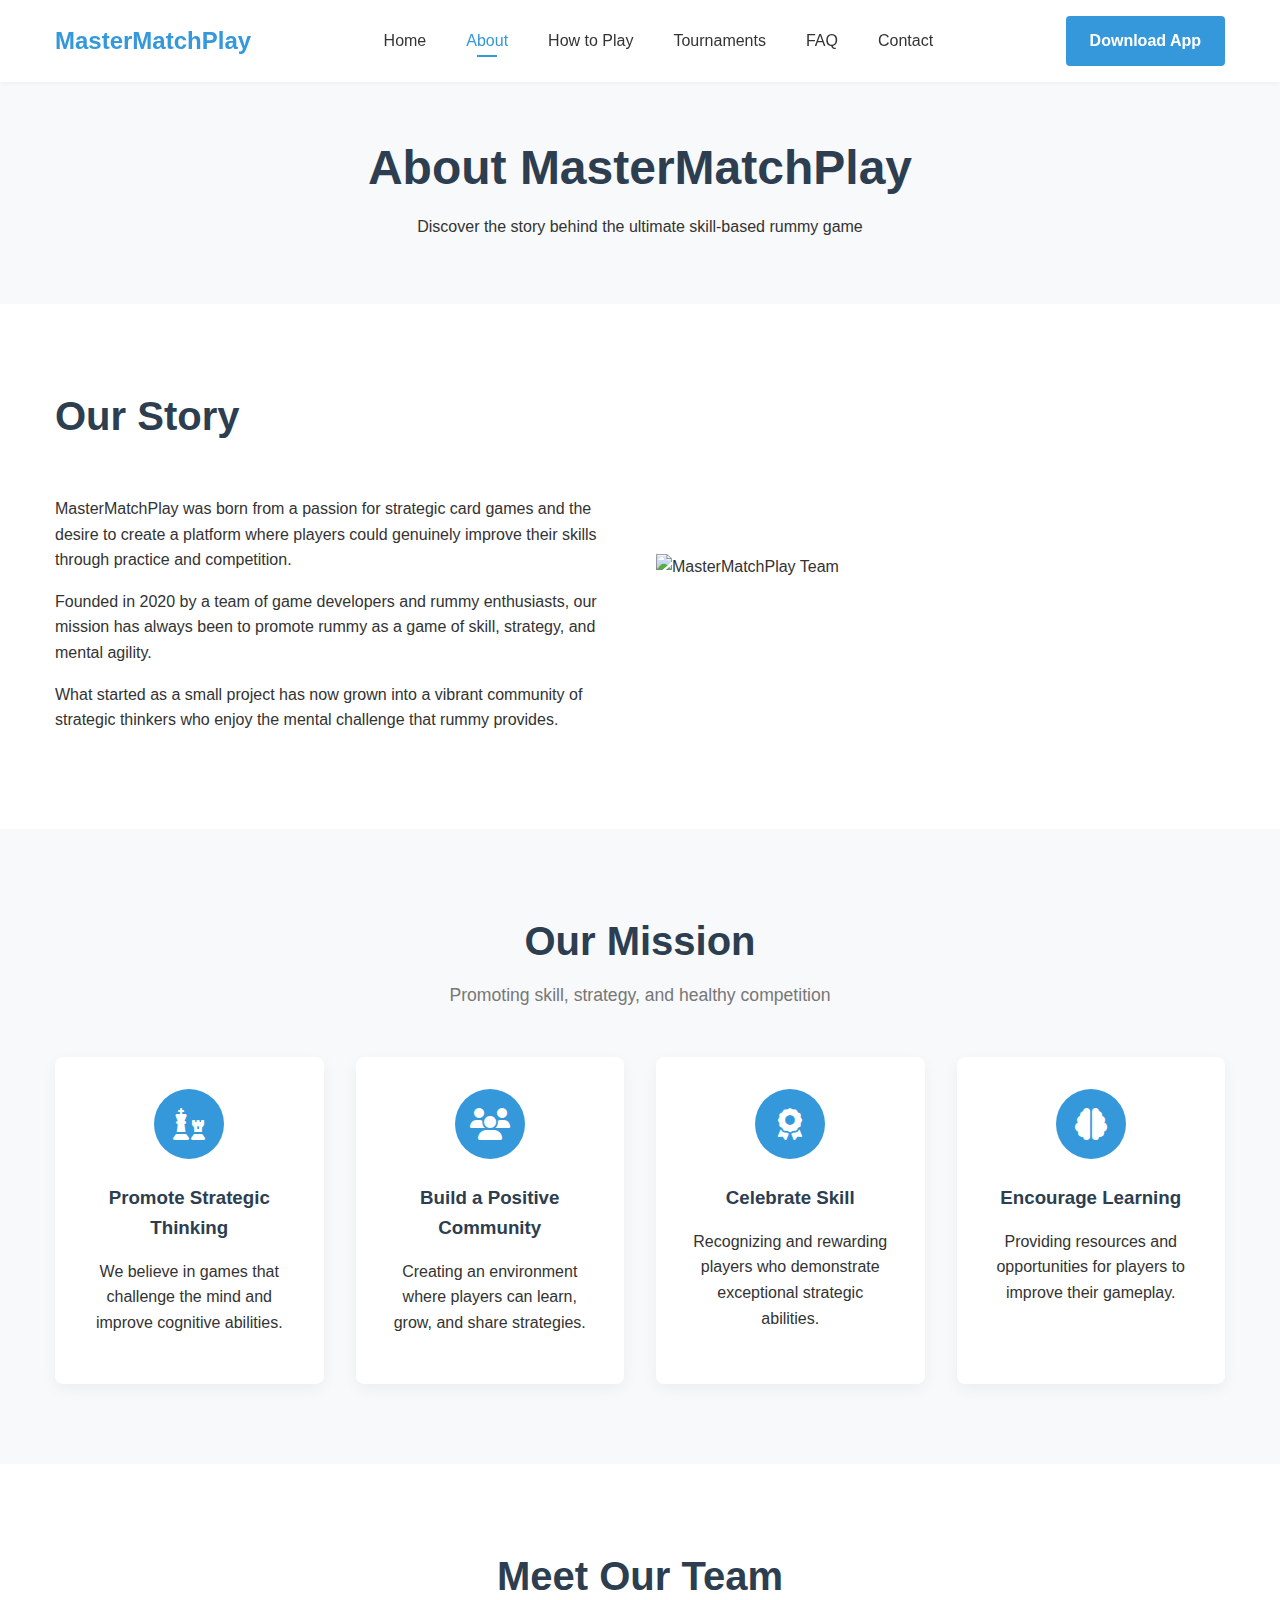
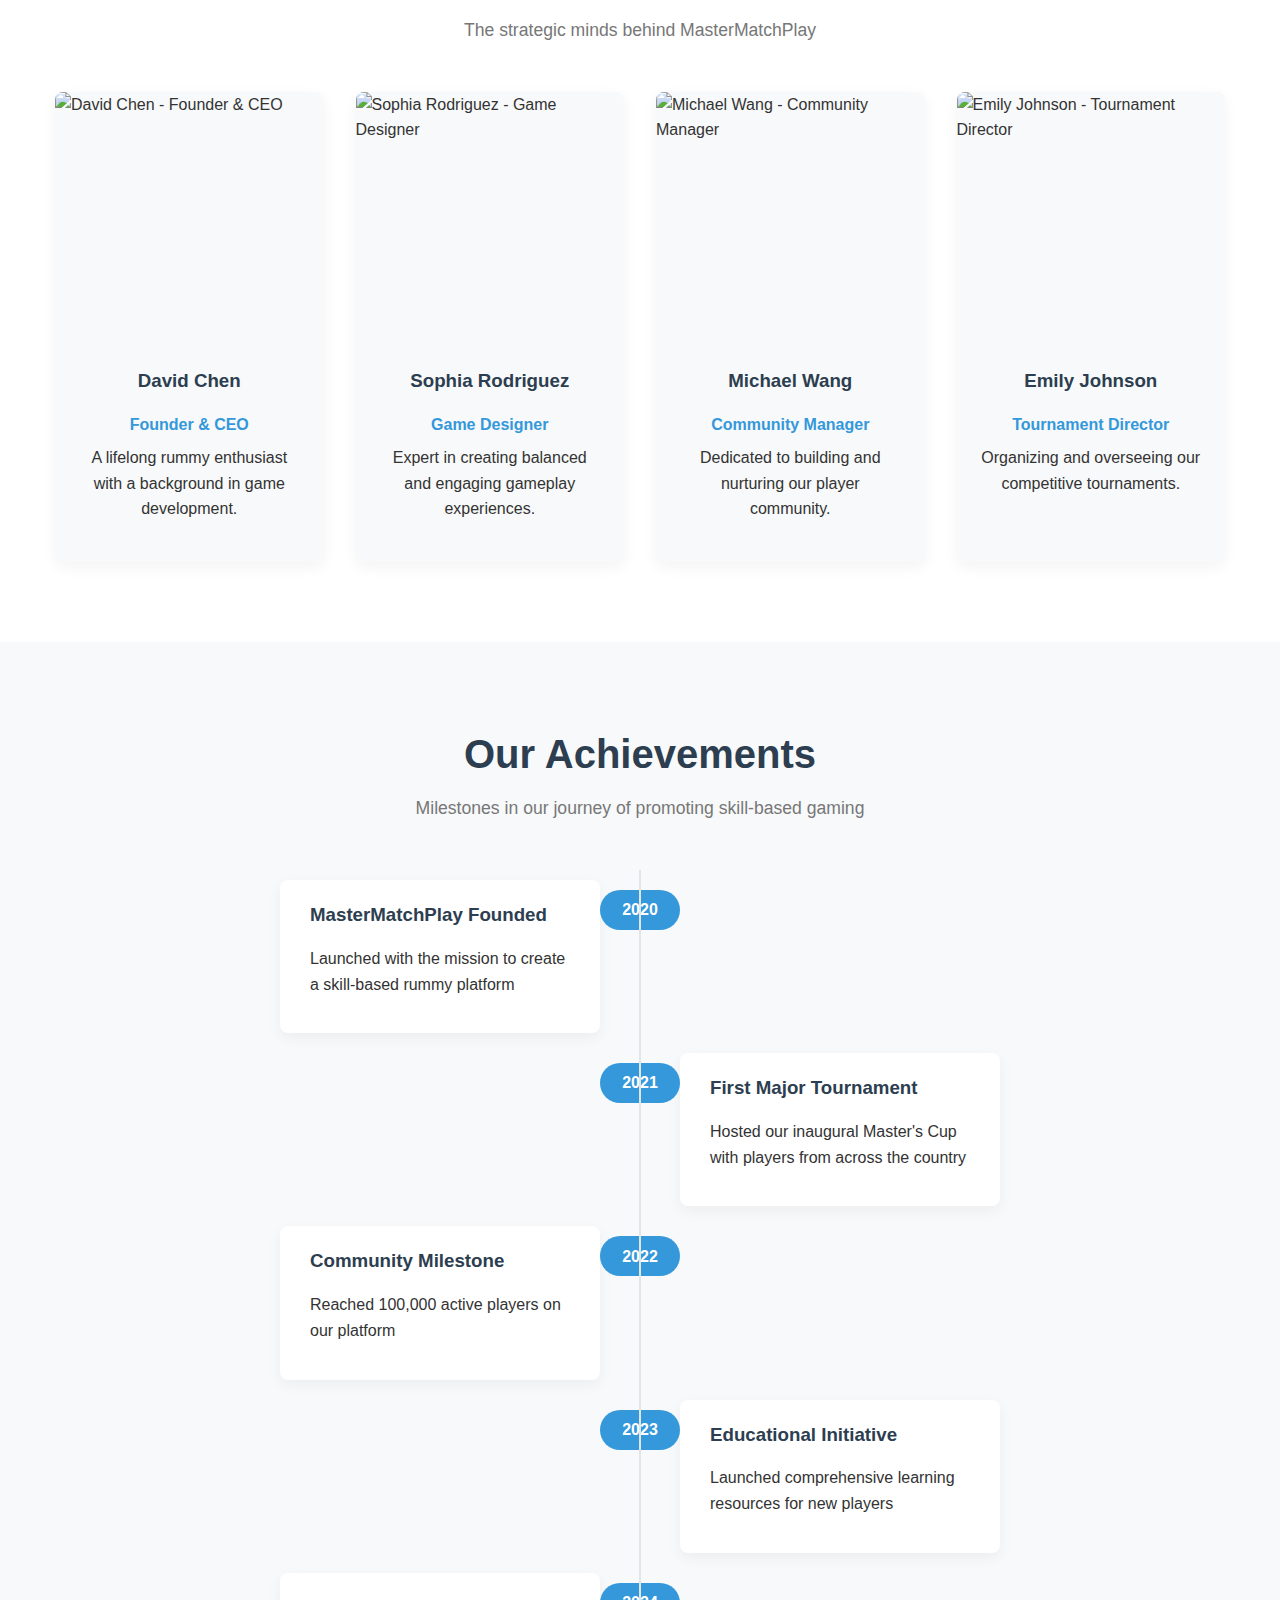
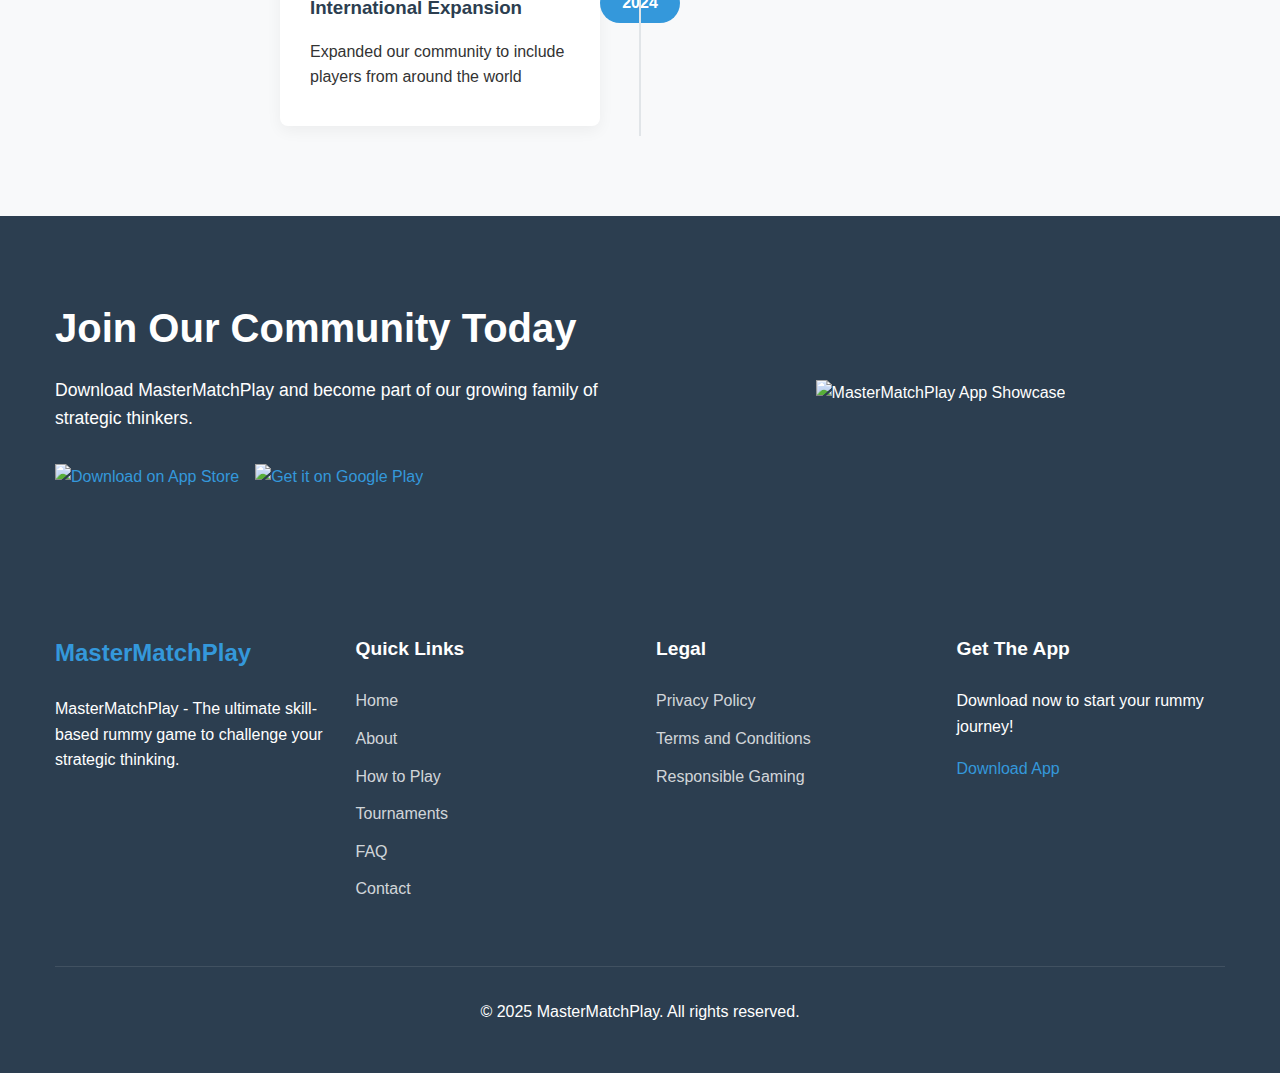
==== commit fbd81c65: "fejh" ====
--- a/about.html
+++ b/about.html
@@ -7,8 +7,8 @@
     <meta name="description" content="Learn more about MasterMatchPlay - the skill-based rummy game that challenges your strategic thinking.">
     <link rel="stylesheet" href="style.css">
     
-    <link rel="stylesheet" href="https://cdnjs.cloudflare.com/ajax/libs/font-awesome/6.4.0/css/all.min.css">
-    <!-- IMPORTANT: DO NOT REMOVE THIS SCRIPT TAG OR THIS VERY COMMENT! -->
+    <link rel="stylesheet" href="fonts/fontawesome/css/all.min.css" />
+    <link rel="icon" href="img/favicon.ico" />
     
 </head>
 <body>
@@ -16,8 +16,8 @@
         <div class="container">
             <div class="header-content">
                 <div class="logo">
-                    <a href="index.html">
-                        <img src="images/logo.png" alt="MasterMatchPlay Logo">
+                    <a href="index.html" class="logo-link">
+                        MasterMatchPlay
                     </a>
                 </div>
                 <nav class="main-nav">
@@ -238,15 +238,12 @@
             <div class="footer-content">
                 <div class="footer-column">
                     <div class="footer-logo">
-                        <img src="images/logo-light.png" alt="MasterMatchPlay Logo">
+                        <a href="index.html" class="logo-link">
+                        MasterMatchPlay
+                    </a>
                     </div>
                     <p>MasterMatchPlay - The ultimate skill-based rummy game to challenge your strategic thinking.</p>
-                    <div class="social-icons">
-                        <a href="#" class="social-icon"><i class="fab fa-facebook-f"></i></a>
-                        <a href="#" class="social-icon"><i class="fab fa-twitter"></i></a>
-                        <a href="#" class="social-icon"><i class="fab fa-instagram"></i></a>
-                        <a href="#" class="social-icon"><i class="fab fa-youtube"></i></a>
-                    </div>
+
                 </div>
                 <div class="footer-column">
                     <h3>Quick Links</h3>
@@ -271,11 +268,8 @@
                     <h3>Get The App</h3>
                     <p>Download now to start your rummy journey!</p>
                     <div class="app-buttons">
-                        <a href="#" class="app-btn">
-                            <img src="images/app-store.png" alt="Download on App Store">
-                        </a>
-                        <a href="#" class="app-btn">
-                            <img src="images/google-play.png" alt="Get it on Google Play">
+                                                <a href="contact.html" class="app-btn">
+                            Download App
                         </a>
                     </div>
                 </div>
--- a/style.css
+++ b/style.css
@@ -308,6 +308,11 @@
     min-width: 300px;
 }
 
+.logo-link {
+    font-weight: 600;
+    font-size: 24px;
+}
+
 .hero-text h1 {
     font-size: 3rem;
     margin-bottom: 1rem;
--- a/fonts/fontawesome/css/all.min.css
+++ b/fonts/fontawesome/css/all.min.css
@@ -0,0 +1,9 @@
+/*!
+ * Font Awesome Free 6.7.2 by @fontawesome - https://fontawesome.com
+ * License - https://fontawesome.com/license/free (Icons: CC BY 4.0, Fonts: SIL OFL 1.1, Code: MIT License)
+ * Copyright 2024 Fonticons, Inc.
+ */
+.fa{font-family:var(--fa-style-family,"Font Awesome 6 Free");font-weight:var(--fa-style,900)}.fa,.fa-brands,.fa-regular,.fa-solid,.fab,.far,.fas{-moz-osx-font-smoothing:grayscale;-webkit-font-smoothing:antialiased;display:var(--fa-display,inline-block);font-style:normal;font-variant:normal;line-height:1;text-rendering:auto}.fa-brands:before,.fa-regular:before,.fa-solid:before,.fa:before,.fab:before,.far:before,.fas:before{content:var(--fa)}.fa-classic,.fa-regular,.fa-solid,.far,.fas{font-family:"Font Awesome 6 Free"}.fa-brands,.fab{font-family:"Font Awesome 6 Brands"}.fa-1x{font-size:1em}.fa-2x{font-size:2em}.fa-3x{font-size:3em}.fa-4x{font-size:4em}.fa-5x{font-size:5em}.fa-6x{font-size:6em}.fa-7x{font-size:7em}.fa-8x{font-size:8em}.fa-9x{font-size:9em}.fa-10x{font-size:10em}.fa-2xs{font-size:.625em;line-height:.1em;vertical-align:.225em}.fa-xs{font-size:.75em;line-height:.08333em;vertical-align:.125em}.fa-sm{font-size:.875em;line-height:.07143em;vertical-align:.05357em}.fa-lg{font-size:1.25em;line-height:.05em;vertical-align:-.075em}.fa-xl{font-size:1.5em;line-height:.04167em;vertical-align:-.125em}.fa-2xl{font-size:2em;line-height:.03125em;vertical-align:-.1875em}.fa-fw{text-align:center;width:1.25em}.fa-ul{list-style-type:none;margin-left:var(--fa-li-margin,2.5em);padding-left:0}.fa-ul>li{position:relative}.fa-li{left:calc(var(--fa-li-width, 2em)*-1);position:absolute;text-align:center;width:var(--fa-li-width,2em);line-height:inherit}.fa-border{border-radius:var(--fa-border-radius,.1em);border:var(--fa-border-width,.08em) var(--fa-border-style,solid) var(--fa-border-color,#eee);padding:var(--fa-border-padding,.2em .25em .15em)}.fa-pull-left{float:left;margin-right:var(--fa-pull-margin,.3em)}.fa-pull-right{float:right;margin-left:var(--fa-pull-margin,.3em)}.fa-beat{animation-name:fa-beat;animation-delay:var(--fa-animation-delay,0s);animation-direction:var(--fa-animation-direction,normal);animation-duration:var(--fa-animation-duration,1s);animation-iteration-count:var(--fa-animation-iteration-count,infinite);animation-timing-function:var(--fa-animation-timing,ease-in-out)}.fa-bounce{animation-name:fa-bounce;animation-delay:var(--fa-animation-delay,0s);animation-direction:var(--fa-animation-direction,normal);animation-duration:var(--fa-animation-duration,1s);animation-iteration-count:var(--fa-animation-iteration-count,infinite);animation-timing-function:var(--fa-animation-timing,cubic-bezier(.28,.84,.42,1))}.fa-fade{animation-name:fa-fade;animation-iteration-count:var(--fa-animation-iteration-count,infinite);animation-timing-function:var(--fa-animation-timing,cubic-bezier(.4,0,.6,1))}.fa-beat-fade,.fa-fade{animation-delay:var(--fa-animation-delay,0s);animation-direction:var(--fa-animation-direction,normal);animation-duration:var(--fa-animation-duration,1s)}.fa-beat-fade{animation-name:fa-beat-fade;animation-iteration-count:var(--fa-animation-iteration-count,infinite);animation-timing-function:var(--fa-animation-timing,cubic-bezier(.4,0,.6,1))}.fa-flip{animation-name:fa-flip;animation-delay:var(--fa-animation-delay,0s);animation-direction:var(--fa-animation-direction,normal);animation-duration:var(--fa-animation-duration,1s);animation-iteration-count:var(--fa-animation-iteration-count,infinite);animation-timing-function:var(--fa-animation-timing,ease-in-out)}.fa-shake{animation-name:fa-shake;animation-duration:var(--fa-animation-duration,1s);animation-iteration-count:var(--fa-animation-iteration-count,infinite);animation-timing-function:var(--fa-animation-timing,linear)}.fa-shake,.fa-spin{animation-delay:var(--fa-animation-delay,0s);animation-direction:var(--fa-animation-direction,normal)}.fa-spin{animation-name:fa-spin;animation-duration:var(--fa-animation-duration,2s);animation-iteration-count:var(--fa-animation-iteration-count,infinite);animation-timing-function:var(--fa-animation-timing,linear)}.fa-spin-reverse{--fa-animation-direction:reverse}.fa-pulse,.fa-spin-pulse{animation-name:fa-spin;animation-direction:var(--fa-animation-direction,normal);animation-duration:var(--fa-animation-duration,1s);animation-iteration-count:var(--fa-animation-iteration-count,infinite);animation-timing-function:var(--fa-animation-timing,steps(8))}@media (prefers-reduced-motion:reduce){.fa-beat,.fa-beat-fade,.fa-bounce,.fa-fade,.fa-flip,.fa-pulse,.fa-shake,.fa-spin,.fa-spin-pulse{animation-delay:-1ms;animation-duration:1ms;animation-iteration-count:1;transition-delay:0s;transition-duration:0s}}@keyframes fa-beat{0%,90%{transform:scale(1)}45%{transform:scale(var(--fa-beat-scale,1.25))}}@keyframes fa-bounce{0%{transform:scale(1) translateY(0)}10%{transform:scale(var(--fa-bounce-start-scale-x,1.1),var(--fa-bounce-start-scale-y,.9)) translateY(0)}30%{transform:scale(var(--fa-bounce-jump-scale-x,.9),var(--fa-bounce-jump-scale-y,1.1)) translateY(var(--fa-bounce-height,-.5em))}50%{transform:scale(var(--fa-bounce-land-scale-x,1.05),var(--fa-bounce-land-scale-y,.95)) translateY(0)}57%{transform:scale(1) translateY(var(--fa-bounce-rebound,-.125em))}64%{transform:scale(1) translateY(0)}to{transform:scale(1) translateY(0)}}@keyframes fa-fade{50%{opacity:var(--fa-fade-opacity,.4)}}@keyframes fa-beat-fade{0%,to{opacity:var(--fa-beat-fade-opacity,.4);transform:scale(1)}50%{opacity:1;transform:scale(var(--fa-beat-fade-scale,1.125))}}@keyframes fa-flip{50%{transform:rotate3d(var(--fa-flip-x,0),var(--fa-flip-y,1),var(--fa-flip-z,0),var(--fa-flip-angle,-180deg))}}@keyframes fa-shake{0%{transform:rotate(-15deg)}4%{transform:rotate(15deg)}8%,24%{transform:rotate(-18deg)}12%,28%{transform:rotate(18deg)}16%{transform:rotate(-22deg)}20%{transform:rotate(22deg)}32%{transform:rotate(-12deg)}36%{transform:rotate(12deg)}40%,to{transform:rotate(0deg)}}@keyframes fa-spin{0%{transform:rotate(0deg)}to{transform:rotate(1turn)}}.fa-rotate-90{transform:rotate(90deg)}.fa-rotate-180{transform:rotate(180deg)}.fa-rotate-270{transform:rotate(270deg)}.fa-flip-horizontal{transform:scaleX(-1)}.fa-flip-vertical{transform:scaleY(-1)}.fa-flip-both,.fa-flip-horizontal.fa-flip-vertical{transform:scale(-1)}.fa-rotate-by{transform:rotate(var(--fa-rotate-angle,0))}.fa-stack{display:inline-block;height:2em;line-height:2em;position:relative;vertical-align:middle;width:2.5em}.fa-stack-1x,.fa-stack-2x{left:0;position:absolute;text-align:center;width:100%;z-index:var(--fa-stack-z-index,auto)}.fa-stack-1x{line-height:inherit}.fa-stack-2x{font-size:2em}.fa-inverse{color:var(--fa-inverse,#fff)}
+
+.fa-0{--fa:"\30"}.fa-1{--fa:"\31"}.fa-2{--fa:"\32"}.fa-3{--fa:"\33"}.fa-4{--fa:"\34"}.fa-5{--fa:"\35"}.fa-6{--fa:"\36"}.fa-7{--fa:"\37"}.fa-8{--fa:"\38"}.fa-9{--fa:"\39"}.fa-fill-drip{--fa:"\f576"}.fa-arrows-to-circle{--fa:"\e4bd"}.fa-chevron-circle-right,.fa-circle-chevron-right{--fa:"\f138"}.fa-at{--fa:"\40"}.fa-trash-alt,.fa-trash-can{--fa:"\f2ed"}.fa-text-height{--fa:"\f034"}.fa-user-times,.fa-user-xmark{--fa:"\f235"}.fa-stethoscope{--fa:"\f0f1"}.fa-comment-alt,.fa-message{--fa:"\f27a"}.fa-info{--fa:"\f129"}.fa-compress-alt,.fa-down-left-and-up-right-to-center{--fa:"\f422"}.fa-explosion{--fa:"\e4e9"}.fa-file-alt,.fa-file-lines,.fa-file-text{--fa:"\f15c"}.fa-wave-square{--fa:"\f83e"}.fa-ring{--fa:"\f70b"}.fa-building-un{--fa:"\e4d9"}.fa-dice-three{--fa:"\f527"}.fa-calendar-alt,.fa-calendar-days{--fa:"\f073"}.fa-anchor-circle-check{--fa:"\e4aa"}.fa-building-circle-arrow-right{--fa:"\e4d1"}.fa-volleyball,.fa-volleyball-ball{--fa:"\f45f"}.fa-arrows-up-to-line{--fa:"\e4c2"}.fa-sort-desc,.fa-sort-down{--fa:"\f0dd"}.fa-circle-minus,.fa-minus-circle{--fa:"\f056"}.fa-door-open{--fa:"\f52b"}.fa-right-from-bracket,.fa-sign-out-alt{--fa:"\f2f5"}.fa-atom{--fa:"\f5d2"}.fa-soap{--fa:"\e06e"}.fa-heart-music-camera-bolt,.fa-icons{--fa:"\f86d"}.fa-microphone-alt-slash,.fa-microphone-lines-slash{--fa:"\f539"}.fa-bridge-circle-check{--fa:"\e4c9"}.fa-pump-medical{--fa:"\e06a"}.fa-fingerprint{--fa:"\f577"}.fa-hand-point-right{--fa:"\f0a4"}.fa-magnifying-glass-location,.fa-search-location{--fa:"\f689"}.fa-forward-step,.fa-step-forward{--fa:"\f051"}.fa-face-smile-beam,.fa-smile-beam{--fa:"\f5b8"}.fa-flag-checkered{--fa:"\f11e"}.fa-football,.fa-football-ball{--fa:"\f44e"}.fa-school-circle-exclamation{--fa:"\e56c"}.fa-crop{--fa:"\f125"}.fa-angle-double-down,.fa-angles-down{--fa:"\f103"}.fa-users-rectangle{--fa:"\e594"}.fa-people-roof{--fa:"\e537"}.fa-people-line{--fa:"\e534"}.fa-beer,.fa-beer-mug-empty{--fa:"\f0fc"}.fa-diagram-predecessor{--fa:"\e477"}.fa-arrow-up-long,.fa-long-arrow-up{--fa:"\f176"}.fa-burn,.fa-fire-flame-simple{--fa:"\f46a"}.fa-male,.fa-person{--fa:"\f183"}.fa-laptop{--fa:"\f109"}.fa-file-csv{--fa:"\f6dd"}.fa-menorah{--fa:"\f676"}.fa-truck-plane{--fa:"\e58f"}.fa-record-vinyl{--fa:"\f8d9"}.fa-face-grin-stars,.fa-grin-stars{--fa:"\f587"}.fa-bong{--fa:"\f55c"}.fa-pastafarianism,.fa-spaghetti-monster-flying{--fa:"\f67b"}.fa-arrow-down-up-across-line{--fa:"\e4af"}.fa-spoon,.fa-utensil-spoon{--fa:"\f2e5"}.fa-jar-wheat{--fa:"\e517"}.fa-envelopes-bulk,.fa-mail-bulk{--fa:"\f674"}.fa-file-circle-exclamation{--fa:"\e4eb"}.fa-circle-h,.fa-hospital-symbol{--fa:"\f47e"}.fa-pager{--fa:"\f815"}.fa-address-book,.fa-contact-book{--fa:"\f2b9"}.fa-strikethrough{--fa:"\f0cc"}.fa-k{--fa:"\4b"}.fa-landmark-flag{--fa:"\e51c"}.fa-pencil,.fa-pencil-alt{--fa:"\f303"}.fa-backward{--fa:"\f04a"}.fa-caret-right{--fa:"\f0da"}.fa-comments{--fa:"\f086"}.fa-file-clipboard,.fa-paste{--fa:"\f0ea"}.fa-code-pull-request{--fa:"\e13c"}.fa-clipboard-list{--fa:"\f46d"}.fa-truck-loading,.fa-truck-ramp-box{--fa:"\f4de"}.fa-user-check{--fa:"\f4fc"}.fa-vial-virus{--fa:"\e597"}.fa-sheet-plastic{--fa:"\e571"}.fa-blog{--fa:"\f781"}.fa-user-ninja{--fa:"\f504"}.fa-person-arrow-up-from-line{--fa:"\e539"}.fa-scroll-torah,.fa-torah{--fa:"\f6a0"}.fa-broom-ball,.fa-quidditch,.fa-quidditch-broom-ball{--fa:"\f458"}.fa-toggle-off{--fa:"\f204"}.fa-archive,.fa-box-archive{--fa:"\f187"}.fa-person-drowning{--fa:"\e545"}.fa-arrow-down-9-1,.fa-sort-numeric-desc,.fa-sort-numeric-down-alt{--fa:"\f886"}.fa-face-grin-tongue-squint,.fa-grin-tongue-squint{--fa:"\f58a"}.fa-spray-can{--fa:"\f5bd"}.fa-truck-monster{--fa:"\f63b"}.fa-w{--fa:"\57"}.fa-earth-africa,.fa-globe-africa{--fa:"\f57c"}.fa-rainbow{--fa:"\f75b"}.fa-circle-notch{--fa:"\f1ce"}.fa-tablet-alt,.fa-tablet-screen-button{--fa:"\f3fa"}.fa-paw{--fa:"\f1b0"}.fa-cloud{--fa:"\f0c2"}.fa-trowel-bricks{--fa:"\e58a"}.fa-face-flushed,.fa-flushed{--fa:"\f579"}.fa-hospital-user{--fa:"\f80d"}.fa-tent-arrow-left-right{--fa:"\e57f"}.fa-gavel,.fa-legal{--fa:"\f0e3"}.fa-binoculars{--fa:"\f1e5"}.fa-microphone-slash{--fa:"\f131"}.fa-box-tissue{--fa:"\e05b"}.fa-motorcycle{--fa:"\f21c"}.fa-bell-concierge,.fa-concierge-bell{--fa:"\f562"}.fa-pen-ruler,.fa-pencil-ruler{--fa:"\f5ae"}.fa-people-arrows,.fa-people-arrows-left-right{--fa:"\e068"}.fa-mars-and-venus-burst{--fa:"\e523"}.fa-caret-square-right,.fa-square-caret-right{--fa:"\f152"}.fa-cut,.fa-scissors{--fa:"\f0c4"}.fa-sun-plant-wilt{--fa:"\e57a"}.fa-toilets-portable{--fa:"\e584"}.fa-hockey-puck{--fa:"\f453"}.fa-table{--fa:"\f0ce"}.fa-magnifying-glass-arrow-right{--fa:"\e521"}.fa-digital-tachograph,.fa-tachograph-digital{--fa:"\f566"}.fa-users-slash{--fa:"\e073"}.fa-clover{--fa:"\e139"}.fa-mail-reply,.fa-reply{--fa:"\f3e5"}.fa-star-and-crescent{--fa:"\f699"}.fa-house-fire{--fa:"\e50c"}.fa-minus-square,.fa-square-minus{--fa:"\f146"}.fa-helicopter{--fa:"\f533"}.fa-compass{--fa:"\f14e"}.fa-caret-square-down,.fa-square-caret-down{--fa:"\f150"}.fa-file-circle-question{--fa:"\e4ef"}.fa-laptop-code{--fa:"\f5fc"}.fa-swatchbook{--fa:"\f5c3"}.fa-prescription-bottle{--fa:"\f485"}.fa-bars,.fa-navicon{--fa:"\f0c9"}.fa-people-group{--fa:"\e533"}.fa-hourglass-3,.fa-hourglass-end{--fa:"\f253"}.fa-heart-broken,.fa-heart-crack{--fa:"\f7a9"}.fa-external-link-square-alt,.fa-square-up-right{--fa:"\f360"}.fa-face-kiss-beam,.fa-kiss-beam{--fa:"\f597"}.fa-film{--fa:"\f008"}.fa-ruler-horizontal{--fa:"\f547"}.fa-people-robbery{--fa:"\e536"}.fa-lightbulb{--fa:"\f0eb"}.fa-caret-left{--fa:"\f0d9"}.fa-circle-exclamation,.fa-exclamation-circle{--fa:"\f06a"}.fa-school-circle-xmark{--fa:"\e56d"}.fa-arrow-right-from-bracket,.fa-sign-out{--fa:"\f08b"}.fa-chevron-circle-down,.fa-circle-chevron-down{--fa:"\f13a"}.fa-unlock-alt,.fa-unlock-keyhole{--fa:"\f13e"}.fa-cloud-showers-heavy{--fa:"\f740"}.fa-headphones-alt,.fa-headphones-simple{--fa:"\f58f"}.fa-sitemap{--fa:"\f0e8"}.fa-circle-dollar-to-slot,.fa-donate{--fa:"\f4b9"}.fa-memory{--fa:"\f538"}.fa-road-spikes{--fa:"\e568"}.fa-fire-burner{--fa:"\e4f1"}.fa-flag{--fa:"\f024"}.fa-hanukiah{--fa:"\f6e6"}.fa-feather{--fa:"\f52d"}.fa-volume-down,.fa-volume-low{--fa:"\f027"}.fa-comment-slash{--fa:"\f4b3"}.fa-cloud-sun-rain{--fa:"\f743"}.fa-compress{--fa:"\f066"}.fa-wheat-alt,.fa-wheat-awn{--fa:"\e2cd"}.fa-ankh{--fa:"\f644"}.fa-hands-holding-child{--fa:"\e4fa"}.fa-asterisk{--fa:"\2a"}.fa-check-square,.fa-square-check{--fa:"\f14a"}.fa-peseta-sign{--fa:"\e221"}.fa-header,.fa-heading{--fa:"\f1dc"}.fa-ghost{--fa:"\f6e2"}.fa-list,.fa-list-squares{--fa:"\f03a"}.fa-phone-square-alt,.fa-square-phone-flip{--fa:"\f87b"}.fa-cart-plus{--fa:"\f217"}.fa-gamepad{--fa:"\f11b"}.fa-circle-dot,.fa-dot-circle{--fa:"\f192"}.fa-dizzy,.fa-face-dizzy{--fa:"\f567"}.fa-egg{--fa:"\f7fb"}.fa-house-medical-circle-xmark{--fa:"\e513"}.fa-campground{--fa:"\f6bb"}.fa-folder-plus{--fa:"\f65e"}.fa-futbol,.fa-futbol-ball,.fa-soccer-ball{--fa:"\f1e3"}.fa-paint-brush,.fa-paintbrush{--fa:"\f1fc"}.fa-lock{--fa:"\f023"}.fa-gas-pump{--fa:"\f52f"}.fa-hot-tub,.fa-hot-tub-person{--fa:"\f593"}.fa-map-location,.fa-map-marked{--fa:"\f59f"}.fa-house-flood-water{--fa:"\e50e"}.fa-tree{--fa:"\f1bb"}.fa-bridge-lock{--fa:"\e4cc"}.fa-sack-dollar{--fa:"\f81d"}.fa-edit,.fa-pen-to-square{--fa:"\f044"}.fa-car-side{--fa:"\f5e4"}.fa-share-alt,.fa-share-nodes{--fa:"\f1e0"}.fa-heart-circle-minus{--fa:"\e4ff"}.fa-hourglass-2,.fa-hourglass-half{--fa:"\f252"}.fa-microscope{--fa:"\f610"}.fa-sink{--fa:"\e06d"}.fa-bag-shopping,.fa-shopping-bag{--fa:"\f290"}.fa-arrow-down-z-a,.fa-sort-alpha-desc,.fa-sort-alpha-down-alt{--fa:"\f881"}.fa-mitten{--fa:"\f7b5"}.fa-person-rays{--fa:"\e54d"}.fa-users{--fa:"\f0c0"}.fa-eye-slash{--fa:"\f070"}.fa-flask-vial{--fa:"\e4f3"}.fa-hand,.fa-hand-paper{--fa:"\f256"}.fa-om{--fa:"\f679"}.fa-worm{--fa:"\e599"}.fa-house-circle-xmark{--fa:"\e50b"}.fa-plug{--fa:"\f1e6"}.fa-chevron-up{--fa:"\f077"}.fa-hand-spock{--fa:"\f259"}.fa-stopwatch{--fa:"\f2f2"}.fa-face-kiss,.fa-kiss{--fa:"\f596"}.fa-bridge-circle-xmark{--fa:"\e4cb"}.fa-face-grin-tongue,.fa-grin-tongue{--fa:"\f589"}.fa-chess-bishop{--fa:"\f43a"}.fa-face-grin-wink,.fa-grin-wink{--fa:"\f58c"}.fa-deaf,.fa-deafness,.fa-ear-deaf,.fa-hard-of-hearing{--fa:"\f2a4"}.fa-road-circle-check{--fa:"\e564"}.fa-dice-five{--fa:"\f523"}.fa-rss-square,.fa-square-rss{--fa:"\f143"}.fa-land-mine-on{--fa:"\e51b"}.fa-i-cursor{--fa:"\f246"}.fa-stamp{--fa:"\f5bf"}.fa-stairs{--fa:"\e289"}.fa-i{--fa:"\49"}.fa-hryvnia,.fa-hryvnia-sign{--fa:"\f6f2"}.fa-pills{--fa:"\f484"}.fa-face-grin-wide,.fa-grin-alt{--fa:"\f581"}.fa-tooth{--fa:"\f5c9"}.fa-v{--fa:"\56"}.fa-bangladeshi-taka-sign{--fa:"\e2e6"}.fa-bicycle{--fa:"\f206"}.fa-rod-asclepius,.fa-rod-snake,.fa-staff-aesculapius,.fa-staff-snake{--fa:"\e579"}.fa-head-side-cough-slash{--fa:"\e062"}.fa-ambulance,.fa-truck-medical{--fa:"\f0f9"}.fa-wheat-awn-circle-exclamation{--fa:"\e598"}.fa-snowman{--fa:"\f7d0"}.fa-mortar-pestle{--fa:"\f5a7"}.fa-road-barrier{--fa:"\e562"}.fa-school{--fa:"\f549"}.fa-igloo{--fa:"\f7ae"}.fa-joint{--fa:"\f595"}.fa-angle-right{--fa:"\f105"}.fa-horse{--fa:"\f6f0"}.fa-q{--fa:"\51"}.fa-g{--fa:"\47"}.fa-notes-medical{--fa:"\f481"}.fa-temperature-2,.fa-temperature-half,.fa-thermometer-2,.fa-thermometer-half{--fa:"\f2c9"}.fa-dong-sign{--fa:"\e169"}.fa-capsules{--fa:"\f46b"}.fa-poo-bolt,.fa-poo-storm{--fa:"\f75a"}.fa-face-frown-open,.fa-frown-open{--fa:"\f57a"}.fa-hand-point-up{--fa:"\f0a6"}.fa-money-bill{--fa:"\f0d6"}.fa-bookmark{--fa:"\f02e"}.fa-align-justify{--fa:"\f039"}.fa-umbrella-beach{--fa:"\f5ca"}.fa-helmet-un{--fa:"\e503"}.fa-bullseye{--fa:"\f140"}.fa-bacon{--fa:"\f7e5"}.fa-hand-point-down{--fa:"\f0a7"}.fa-arrow-up-from-bracket{--fa:"\e09a"}.fa-folder,.fa-folder-blank{--fa:"\f07b"}.fa-file-medical-alt,.fa-file-waveform{--fa:"\f478"}.fa-radiation{--fa:"\f7b9"}.fa-chart-simple{--fa:"\e473"}.fa-mars-stroke{--fa:"\f229"}.fa-vial{--fa:"\f492"}.fa-dashboard,.fa-gauge,.fa-gauge-med,.fa-tachometer-alt-average{--fa:"\f624"}.fa-magic-wand-sparkles,.fa-wand-magic-sparkles{--fa:"\e2ca"}.fa-e{--fa:"\45"}.fa-pen-alt,.fa-pen-clip{--fa:"\f305"}.fa-bridge-circle-exclamation{--fa:"\e4ca"}.fa-user{--fa:"\f007"}.fa-school-circle-check{--fa:"\e56b"}.fa-dumpster{--fa:"\f793"}.fa-shuttle-van,.fa-van-shuttle{--fa:"\f5b6"}.fa-building-user{--fa:"\e4da"}.fa-caret-square-left,.fa-square-caret-left{--fa:"\f191"}.fa-highlighter{--fa:"\f591"}.fa-key{--fa:"\f084"}.fa-bullhorn{--fa:"\f0a1"}.fa-globe{--fa:"\f0ac"}.fa-synagogue{--fa:"\f69b"}.fa-person-half-dress{--fa:"\e548"}.fa-road-bridge{--fa:"\e563"}.fa-location-arrow{--fa:"\f124"}.fa-c{--fa:"\43"}.fa-tablet-button{--fa:"\f10a"}.fa-building-lock{--fa:"\e4d6"}.fa-pizza-slice{--fa:"\f818"}.fa-money-bill-wave{--fa:"\f53a"}.fa-area-chart,.fa-chart-area{--fa:"\f1fe"}.fa-house-flag{--fa:"\e50d"}.fa-person-circle-minus{--fa:"\e540"}.fa-ban,.fa-cancel{--fa:"\f05e"}.fa-camera-rotate{--fa:"\e0d8"}.fa-air-freshener,.fa-spray-can-sparkles{--fa:"\f5d0"}.fa-star{--fa:"\f005"}.fa-repeat{--fa:"\f363"}.fa-cross{--fa:"\f654"}.fa-box{--fa:"\f466"}.fa-venus-mars{--fa:"\f228"}.fa-arrow-pointer,.fa-mouse-pointer{--fa:"\f245"}.fa-expand-arrows-alt,.fa-maximize{--fa:"\f31e"}.fa-charging-station{--fa:"\f5e7"}.fa-shapes,.fa-triangle-circle-square{--fa:"\f61f"}.fa-random,.fa-shuffle{--fa:"\f074"}.fa-person-running,.fa-running{--fa:"\f70c"}.fa-mobile-retro{--fa:"\e527"}.fa-grip-lines-vertical{--fa:"\f7a5"}.fa-spider{--fa:"\f717"}.fa-hands-bound{--fa:"\e4f9"}.fa-file-invoice-dollar{--fa:"\f571"}.fa-plane-circle-exclamation{--fa:"\e556"}.fa-x-ray{--fa:"\f497"}.fa-spell-check{--fa:"\f891"}.fa-slash{--fa:"\f715"}.fa-computer-mouse,.fa-mouse{--fa:"\f8cc"}.fa-arrow-right-to-bracket,.fa-sign-in{--fa:"\f090"}.fa-shop-slash,.fa-store-alt-slash{--fa:"\e070"}.fa-server{--fa:"\f233"}.fa-virus-covid-slash{--fa:"\e4a9"}.fa-shop-lock{--fa:"\e4a5"}.fa-hourglass-1,.fa-hourglass-start{--fa:"\f251"}.fa-blender-phone{--fa:"\f6b6"}.fa-building-wheat{--fa:"\e4db"}.fa-person-breastfeeding{--fa:"\e53a"}.fa-right-to-bracket,.fa-sign-in-alt{--fa:"\f2f6"}.fa-venus{--fa:"\f221"}.fa-passport{--fa:"\f5ab"}.fa-thumb-tack-slash,.fa-thumbtack-slash{--fa:"\e68f"}.fa-heart-pulse,.fa-heartbeat{--fa:"\f21e"}.fa-people-carry,.fa-people-carry-box{--fa:"\f4ce"}.fa-temperature-high{--fa:"\f769"}.fa-microchip{--fa:"\f2db"}.fa-crown{--fa:"\f521"}.fa-weight-hanging{--fa:"\f5cd"}.fa-xmarks-lines{--fa:"\e59a"}.fa-file-prescription{--fa:"\f572"}.fa-weight,.fa-weight-scale{--fa:"\f496"}.fa-user-friends,.fa-user-group{--fa:"\f500"}.fa-arrow-up-a-z,.fa-sort-alpha-up{--fa:"\f15e"}.fa-chess-knight{--fa:"\f441"}.fa-face-laugh-squint,.fa-laugh-squint{--fa:"\f59b"}.fa-wheelchair{--fa:"\f193"}.fa-arrow-circle-up,.fa-circle-arrow-up{--fa:"\f0aa"}.fa-toggle-on{--fa:"\f205"}.fa-person-walking,.fa-walking{--fa:"\f554"}.fa-l{--fa:"\4c"}.fa-fire{--fa:"\f06d"}.fa-bed-pulse,.fa-procedures{--fa:"\f487"}.fa-shuttle-space,.fa-space-shuttle{--fa:"\f197"}.fa-face-laugh,.fa-laugh{--fa:"\f599"}.fa-folder-open{--fa:"\f07c"}.fa-heart-circle-plus{--fa:"\e500"}.fa-code-fork{--fa:"\e13b"}.fa-city{--fa:"\f64f"}.fa-microphone-alt,.fa-microphone-lines{--fa:"\f3c9"}.fa-pepper-hot{--fa:"\f816"}.fa-unlock{--fa:"\f09c"}.fa-colon-sign{--fa:"\e140"}.fa-headset{--fa:"\f590"}.fa-store-slash{--fa:"\e071"}.fa-road-circle-xmark{--fa:"\e566"}.fa-user-minus{--fa:"\f503"}.fa-mars-stroke-up,.fa-mars-stroke-v{--fa:"\f22a"}.fa-champagne-glasses,.fa-glass-cheers{--fa:"\f79f"}.fa-clipboard{--fa:"\f328"}.fa-house-circle-exclamation{--fa:"\e50a"}.fa-file-arrow-up,.fa-file-upload{--fa:"\f574"}.fa-wifi,.fa-wifi-3,.fa-wifi-strong{--fa:"\f1eb"}.fa-bath,.fa-bathtub{--fa:"\f2cd"}.fa-underline{--fa:"\f0cd"}.fa-user-edit,.fa-user-pen{--fa:"\f4ff"}.fa-signature{--fa:"\f5b7"}.fa-stroopwafel{--fa:"\f551"}.fa-bold{--fa:"\f032"}.fa-anchor-lock{--fa:"\e4ad"}.fa-building-ngo{--fa:"\e4d7"}.fa-manat-sign{--fa:"\e1d5"}.fa-not-equal{--fa:"\f53e"}.fa-border-style,.fa-border-top-left{--fa:"\f853"}.fa-map-location-dot,.fa-map-marked-alt{--fa:"\f5a0"}.fa-jedi{--fa:"\f669"}.fa-poll,.fa-square-poll-vertical{--fa:"\f681"}.fa-mug-hot{--fa:"\f7b6"}.fa-battery-car,.fa-car-battery{--fa:"\f5df"}.fa-gift{--fa:"\f06b"}.fa-dice-two{--fa:"\f528"}.fa-chess-queen{--fa:"\f445"}.fa-glasses{--fa:"\f530"}.fa-chess-board{--fa:"\f43c"}.fa-building-circle-check{--fa:"\e4d2"}.fa-person-chalkboard{--fa:"\e53d"}.fa-mars-stroke-h,.fa-mars-stroke-right{--fa:"\f22b"}.fa-hand-back-fist,.fa-hand-rock{--fa:"\f255"}.fa-caret-square-up,.fa-square-caret-up{--fa:"\f151"}.fa-cloud-showers-water{--fa:"\e4e4"}.fa-bar-chart,.fa-chart-bar{--fa:"\f080"}.fa-hands-bubbles,.fa-hands-wash{--fa:"\e05e"}.fa-less-than-equal{--fa:"\f537"}.fa-train{--fa:"\f238"}.fa-eye-low-vision,.fa-low-vision{--fa:"\f2a8"}.fa-crow{--fa:"\f520"}.fa-sailboat{--fa:"\e445"}.fa-window-restore{--fa:"\f2d2"}.fa-plus-square,.fa-square-plus{--fa:"\f0fe"}.fa-torii-gate{--fa:"\f6a1"}.fa-frog{--fa:"\f52e"}.fa-bucket{--fa:"\e4cf"}.fa-image{--fa:"\f03e"}.fa-microphone{--fa:"\f130"}.fa-cow{--fa:"\f6c8"}.fa-caret-up{--fa:"\f0d8"}.fa-screwdriver{--fa:"\f54a"}.fa-folder-closed{--fa:"\e185"}.fa-house-tsunami{--fa:"\e515"}.fa-square-nfi{--fa:"\e576"}.fa-arrow-up-from-ground-water{--fa:"\e4b5"}.fa-glass-martini-alt,.fa-martini-glass{--fa:"\f57b"}.fa-square-binary{--fa:"\e69b"}.fa-rotate-back,.fa-rotate-backward,.fa-rotate-left,.fa-undo-alt{--fa:"\f2ea"}.fa-columns,.fa-table-columns{--fa:"\f0db"}.fa-lemon{--fa:"\f094"}.fa-head-side-mask{--fa:"\e063"}.fa-handshake{--fa:"\f2b5"}.fa-gem{--fa:"\f3a5"}.fa-dolly,.fa-dolly-box{--fa:"\f472"}.fa-smoking{--fa:"\f48d"}.fa-compress-arrows-alt,.fa-minimize{--fa:"\f78c"}.fa-monument{--fa:"\f5a6"}.fa-snowplow{--fa:"\f7d2"}.fa-angle-double-right,.fa-angles-right{--fa:"\f101"}.fa-cannabis{--fa:"\f55f"}.fa-circle-play,.fa-play-circle{--fa:"\f144"}.fa-tablets{--fa:"\f490"}.fa-ethernet{--fa:"\f796"}.fa-eur,.fa-euro,.fa-euro-sign{--fa:"\f153"}.fa-chair{--fa:"\f6c0"}.fa-check-circle,.fa-circle-check{--fa:"\f058"}.fa-circle-stop,.fa-stop-circle{--fa:"\f28d"}.fa-compass-drafting,.fa-drafting-compass{--fa:"\f568"}.fa-plate-wheat{--fa:"\e55a"}.fa-icicles{--fa:"\f7ad"}.fa-person-shelter{--fa:"\e54f"}.fa-neuter{--fa:"\f22c"}.fa-id-badge{--fa:"\f2c1"}.fa-marker{--fa:"\f5a1"}.fa-face-laugh-beam,.fa-laugh-beam{--fa:"\f59a"}.fa-helicopter-symbol{--fa:"\e502"}.fa-universal-access{--fa:"\f29a"}.fa-chevron-circle-up,.fa-circle-chevron-up{--fa:"\f139"}.fa-lari-sign{--fa:"\e1c8"}.fa-volcano{--fa:"\f770"}.fa-person-walking-dashed-line-arrow-right{--fa:"\e553"}.fa-gbp,.fa-pound-sign,.fa-sterling-sign{--fa:"\f154"}.fa-viruses{--fa:"\e076"}.fa-square-person-confined{--fa:"\e577"}.fa-user-tie{--fa:"\f508"}.fa-arrow-down-long,.fa-long-arrow-down{--fa:"\f175"}.fa-tent-arrow-down-to-line{--fa:"\e57e"}.fa-certificate{--fa:"\f0a3"}.fa-mail-reply-all,.fa-reply-all{--fa:"\f122"}.fa-suitcase{--fa:"\f0f2"}.fa-person-skating,.fa-skating{--fa:"\f7c5"}.fa-filter-circle-dollar,.fa-funnel-dollar{--fa:"\f662"}.fa-camera-retro{--fa:"\f083"}.fa-arrow-circle-down,.fa-circle-arrow-down{--fa:"\f0ab"}.fa-arrow-right-to-file,.fa-file-import{--fa:"\f56f"}.fa-external-link-square,.fa-square-arrow-up-right{--fa:"\f14c"}.fa-box-open{--fa:"\f49e"}.fa-scroll{--fa:"\f70e"}.fa-spa{--fa:"\f5bb"}.fa-location-pin-lock{--fa:"\e51f"}.fa-pause{--fa:"\f04c"}.fa-hill-avalanche{--fa:"\e507"}.fa-temperature-0,.fa-temperature-empty,.fa-thermometer-0,.fa-thermometer-empty{--fa:"\f2cb"}.fa-bomb{--fa:"\f1e2"}.fa-registered{--fa:"\f25d"}.fa-address-card,.fa-contact-card,.fa-vcard{--fa:"\f2bb"}.fa-balance-scale-right,.fa-scale-unbalanced-flip{--fa:"\f516"}.fa-subscript{--fa:"\f12c"}.fa-diamond-turn-right,.fa-directions{--fa:"\f5eb"}.fa-burst{--fa:"\e4dc"}.fa-house-laptop,.fa-laptop-house{--fa:"\e066"}.fa-face-tired,.fa-tired{--fa:"\f5c8"}.fa-money-bills{--fa:"\e1f3"}.fa-smog{--fa:"\f75f"}.fa-crutch{--fa:"\f7f7"}.fa-cloud-arrow-up,.fa-cloud-upload,.fa-cloud-upload-alt{--fa:"\f0ee"}.fa-palette{--fa:"\f53f"}.fa-arrows-turn-right{--fa:"\e4c0"}.fa-vest{--fa:"\e085"}.fa-ferry{--fa:"\e4ea"}.fa-arrows-down-to-people{--fa:"\e4b9"}.fa-seedling,.fa-sprout{--fa:"\f4d8"}.fa-arrows-alt-h,.fa-left-right{--fa:"\f337"}.fa-boxes-packing{--fa:"\e4c7"}.fa-arrow-circle-left,.fa-circle-arrow-left{--fa:"\f0a8"}.fa-group-arrows-rotate{--fa:"\e4f6"}.fa-bowl-food{--fa:"\e4c6"}.fa-candy-cane{--fa:"\f786"}.fa-arrow-down-wide-short,.fa-sort-amount-asc,.fa-sort-amount-down{--fa:"\f160"}.fa-cloud-bolt,.fa-thunderstorm{--fa:"\f76c"}.fa-remove-format,.fa-text-slash{--fa:"\f87d"}.fa-face-smile-wink,.fa-smile-wink{--fa:"\f4da"}.fa-file-word{--fa:"\f1c2"}.fa-file-powerpoint{--fa:"\f1c4"}.fa-arrows-h,.fa-arrows-left-right{--fa:"\f07e"}.fa-house-lock{--fa:"\e510"}.fa-cloud-arrow-down,.fa-cloud-download,.fa-cloud-download-alt{--fa:"\f0ed"}.fa-children{--fa:"\e4e1"}.fa-blackboard,.fa-chalkboard{--fa:"\f51b"}.fa-user-alt-slash,.fa-user-large-slash{--fa:"\f4fa"}.fa-envelope-open{--fa:"\f2b6"}.fa-handshake-alt-slash,.fa-handshake-simple-slash{--fa:"\e05f"}.fa-mattress-pillow{--fa:"\e525"}.fa-guarani-sign{--fa:"\e19a"}.fa-arrows-rotate,.fa-refresh,.fa-sync{--fa:"\f021"}.fa-fire-extinguisher{--fa:"\f134"}.fa-cruzeiro-sign{--fa:"\e152"}.fa-greater-than-equal{--fa:"\f532"}.fa-shield-alt,.fa-shield-halved{--fa:"\f3ed"}.fa-atlas,.fa-book-atlas{--fa:"\f558"}.fa-virus{--fa:"\e074"}.fa-envelope-circle-check{--fa:"\e4e8"}.fa-layer-group{--fa:"\f5fd"}.fa-arrows-to-dot{--fa:"\e4be"}.fa-archway{--fa:"\f557"}.fa-heart-circle-check{--fa:"\e4fd"}.fa-house-chimney-crack,.fa-house-damage{--fa:"\f6f1"}.fa-file-archive,.fa-file-zipper{--fa:"\f1c6"}.fa-square{--fa:"\f0c8"}.fa-glass-martini,.fa-martini-glass-empty{--fa:"\f000"}.fa-couch{--fa:"\f4b8"}.fa-cedi-sign{--fa:"\e0df"}.fa-italic{--fa:"\f033"}.fa-table-cells-column-lock{--fa:"\e678"}.fa-church{--fa:"\f51d"}.fa-comments-dollar{--fa:"\f653"}.fa-democrat{--fa:"\f747"}.fa-z{--fa:"\5a"}.fa-person-skiing,.fa-skiing{--fa:"\f7c9"}.fa-road-lock{--fa:"\e567"}.fa-a{--fa:"\41"}.fa-temperature-arrow-down,.fa-temperature-down{--fa:"\e03f"}.fa-feather-alt,.fa-feather-pointed{--fa:"\f56b"}.fa-p{--fa:"\50"}.fa-snowflake{--fa:"\f2dc"}.fa-newspaper{--fa:"\f1ea"}.fa-ad,.fa-rectangle-ad{--fa:"\f641"}.fa-arrow-circle-right,.fa-circle-arrow-right{--fa:"\f0a9"}.fa-filter-circle-xmark{--fa:"\e17b"}.fa-locust{--fa:"\e520"}.fa-sort,.fa-unsorted{--fa:"\f0dc"}.fa-list-1-2,.fa-list-numeric,.fa-list-ol{--fa:"\f0cb"}.fa-person-dress-burst{--fa:"\e544"}.fa-money-check-alt,.fa-money-check-dollar{--fa:"\f53d"}.fa-vector-square{--fa:"\f5cb"}.fa-bread-slice{--fa:"\f7ec"}.fa-language{--fa:"\f1ab"}.fa-face-kiss-wink-heart,.fa-kiss-wink-heart{--fa:"\f598"}.fa-filter{--fa:"\f0b0"}.fa-question{--fa:"\3f"}.fa-file-signature{--fa:"\f573"}.fa-arrows-alt,.fa-up-down-left-right{--fa:"\f0b2"}.fa-house-chimney-user{--fa:"\e065"}.fa-hand-holding-heart{--fa:"\f4be"}.fa-puzzle-piece{--fa:"\f12e"}.fa-money-check{--fa:"\f53c"}.fa-star-half-alt,.fa-star-half-stroke{--fa:"\f5c0"}.fa-code{--fa:"\f121"}.fa-glass-whiskey,.fa-whiskey-glass{--fa:"\f7a0"}.fa-building-circle-exclamation{--fa:"\e4d3"}.fa-magnifying-glass-chart{--fa:"\e522"}.fa-arrow-up-right-from-square,.fa-external-link{--fa:"\f08e"}.fa-cubes-stacked{--fa:"\e4e6"}.fa-krw,.fa-won,.fa-won-sign{--fa:"\f159"}.fa-virus-covid{--fa:"\e4a8"}.fa-austral-sign{--fa:"\e0a9"}.fa-f{--fa:"\46"}.fa-leaf{--fa:"\f06c"}.fa-road{--fa:"\f018"}.fa-cab,.fa-taxi{--fa:"\f1ba"}.fa-person-circle-plus{--fa:"\e541"}.fa-chart-pie,.fa-pie-chart{--fa:"\f200"}.fa-bolt-lightning{--fa:"\e0b7"}.fa-sack-xmark{--fa:"\e56a"}.fa-file-excel{--fa:"\f1c3"}.fa-file-contract{--fa:"\f56c"}.fa-fish-fins{--fa:"\e4f2"}.fa-building-flag{--fa:"\e4d5"}.fa-face-grin-beam,.fa-grin-beam{--fa:"\f582"}.fa-object-ungroup{--fa:"\f248"}.fa-poop{--fa:"\f619"}.fa-location-pin,.fa-map-marker{--fa:"\f041"}.fa-kaaba{--fa:"\f66b"}.fa-toilet-paper{--fa:"\f71e"}.fa-hard-hat,.fa-hat-hard,.fa-helmet-safety{--fa:"\f807"}.fa-eject{--fa:"\f052"}.fa-arrow-alt-circle-right,.fa-circle-right{--fa:"\f35a"}.fa-plane-circle-check{--fa:"\e555"}.fa-face-rolling-eyes,.fa-meh-rolling-eyes{--fa:"\f5a5"}.fa-object-group{--fa:"\f247"}.fa-chart-line,.fa-line-chart{--fa:"\f201"}.fa-mask-ventilator{--fa:"\e524"}.fa-arrow-right{--fa:"\f061"}.fa-map-signs,.fa-signs-post{--fa:"\f277"}.fa-cash-register{--fa:"\f788"}.fa-person-circle-question{--fa:"\e542"}.fa-h{--fa:"\48"}.fa-tarp{--fa:"\e57b"}.fa-screwdriver-wrench,.fa-tools{--fa:"\f7d9"}.fa-arrows-to-eye{--fa:"\e4bf"}.fa-plug-circle-bolt{--fa:"\e55b"}.fa-heart{--fa:"\f004"}.fa-mars-and-venus{--fa:"\f224"}.fa-home-user,.fa-house-user{--fa:"\e1b0"}.fa-dumpster-fire{--fa:"\f794"}.fa-house-crack{--fa:"\e3b1"}.fa-cocktail,.fa-martini-glass-citrus{--fa:"\f561"}.fa-face-surprise,.fa-surprise{--fa:"\f5c2"}.fa-bottle-water{--fa:"\e4c5"}.fa-circle-pause,.fa-pause-circle{--fa:"\f28b"}.fa-toilet-paper-slash{--fa:"\e072"}.fa-apple-alt,.fa-apple-whole{--fa:"\f5d1"}.fa-kitchen-set{--fa:"\e51a"}.fa-r{--fa:"\52"}.fa-temperature-1,.fa-temperature-quarter,.fa-thermometer-1,.fa-thermometer-quarter{--fa:"\f2ca"}.fa-cube{--fa:"\f1b2"}.fa-bitcoin-sign{--fa:"\e0b4"}.fa-shield-dog{--fa:"\e573"}.fa-solar-panel{--fa:"\f5ba"}.fa-lock-open{--fa:"\f3c1"}.fa-elevator{--fa:"\e16d"}.fa-money-bill-transfer{--fa:"\e528"}.fa-money-bill-trend-up{--fa:"\e529"}.fa-house-flood-water-circle-arrow-right{--fa:"\e50f"}.fa-poll-h,.fa-square-poll-horizontal{--fa:"\f682"}.fa-circle{--fa:"\f111"}.fa-backward-fast,.fa-fast-backward{--fa:"\f049"}.fa-recycle{--fa:"\f1b8"}.fa-user-astronaut{--fa:"\f4fb"}.fa-plane-slash{--fa:"\e069"}.fa-trademark{--fa:"\f25c"}.fa-basketball,.fa-basketball-ball{--fa:"\f434"}.fa-satellite-dish{--fa:"\f7c0"}.fa-arrow-alt-circle-up,.fa-circle-up{--fa:"\f35b"}.fa-mobile-alt,.fa-mobile-screen-button{--fa:"\f3cd"}.fa-volume-high,.fa-volume-up{--fa:"\f028"}.fa-users-rays{--fa:"\e593"}.fa-wallet{--fa:"\f555"}.fa-clipboard-check{--fa:"\f46c"}.fa-file-audio{--fa:"\f1c7"}.fa-burger,.fa-hamburger{--fa:"\f805"}.fa-wrench{--fa:"\f0ad"}.fa-bugs{--fa:"\e4d0"}.fa-rupee,.fa-rupee-sign{--fa:"\f156"}.fa-file-image{--fa:"\f1c5"}.fa-circle-question,.fa-question-circle{--fa:"\f059"}.fa-plane-departure{--fa:"\f5b0"}.fa-handshake-slash{--fa:"\e060"}.fa-book-bookmark{--fa:"\e0bb"}.fa-code-branch{--fa:"\f126"}.fa-hat-cowboy{--fa:"\f8c0"}.fa-bridge{--fa:"\e4c8"}.fa-phone-alt,.fa-phone-flip{--fa:"\f879"}.fa-truck-front{--fa:"\e2b7"}.fa-cat{--fa:"\f6be"}.fa-anchor-circle-exclamation{--fa:"\e4ab"}.fa-truck-field{--fa:"\e58d"}.fa-route{--fa:"\f4d7"}.fa-clipboard-question{--fa:"\e4e3"}.fa-panorama{--fa:"\e209"}.fa-comment-medical{--fa:"\f7f5"}.fa-teeth-open{--fa:"\f62f"}.fa-file-circle-minus{--fa:"\e4ed"}.fa-tags{--fa:"\f02c"}.fa-wine-glass{--fa:"\f4e3"}.fa-fast-forward,.fa-forward-fast{--fa:"\f050"}.fa-face-meh-blank,.fa-meh-blank{--fa:"\f5a4"}.fa-parking,.fa-square-parking{--fa:"\f540"}.fa-house-signal{--fa:"\e012"}.fa-bars-progress,.fa-tasks-alt{--fa:"\f828"}.fa-faucet-drip{--fa:"\e006"}.fa-cart-flatbed,.fa-dolly-flatbed{--fa:"\f474"}.fa-ban-smoking,.fa-smoking-ban{--fa:"\f54d"}.fa-terminal{--fa:"\f120"}.fa-mobile-button{--fa:"\f10b"}.fa-house-medical-flag{--fa:"\e514"}.fa-basket-shopping,.fa-shopping-basket{--fa:"\f291"}.fa-tape{--fa:"\f4db"}.fa-bus-alt,.fa-bus-simple{--fa:"\f55e"}.fa-eye{--fa:"\f06e"}.fa-face-sad-cry,.fa-sad-cry{--fa:"\f5b3"}.fa-audio-description{--fa:"\f29e"}.fa-person-military-to-person{--fa:"\e54c"}.fa-file-shield{--fa:"\e4f0"}.fa-user-slash{--fa:"\f506"}.fa-pen{--fa:"\f304"}.fa-tower-observation{--fa:"\e586"}.fa-file-code{--fa:"\f1c9"}.fa-signal,.fa-signal-5,.fa-signal-perfect{--fa:"\f012"}.fa-bus{--fa:"\f207"}.fa-heart-circle-xmark{--fa:"\e501"}.fa-home-lg,.fa-house-chimney{--fa:"\e3af"}.fa-window-maximize{--fa:"\f2d0"}.fa-face-frown,.fa-frown{--fa:"\f119"}.fa-prescription{--fa:"\f5b1"}.fa-shop,.fa-store-alt{--fa:"\f54f"}.fa-floppy-disk,.fa-save{--fa:"\f0c7"}.fa-vihara{--fa:"\f6a7"}.fa-balance-scale-left,.fa-scale-unbalanced{--fa:"\f515"}.fa-sort-asc,.fa-sort-up{--fa:"\f0de"}.fa-comment-dots,.fa-commenting{--fa:"\f4ad"}.fa-plant-wilt{--fa:"\e5aa"}.fa-diamond{--fa:"\f219"}.fa-face-grin-squint,.fa-grin-squint{--fa:"\f585"}.fa-hand-holding-dollar,.fa-hand-holding-usd{--fa:"\f4c0"}.fa-chart-diagram{--fa:"\e695"}.fa-bacterium{--fa:"\e05a"}.fa-hand-pointer{--fa:"\f25a"}.fa-drum-steelpan{--fa:"\f56a"}.fa-hand-scissors{--fa:"\f257"}.fa-hands-praying,.fa-praying-hands{--fa:"\f684"}.fa-arrow-right-rotate,.fa-arrow-rotate-forward,.fa-arrow-rotate-right,.fa-redo{--fa:"\f01e"}.fa-biohazard{--fa:"\f780"}.fa-location,.fa-location-crosshairs{--fa:"\f601"}.fa-mars-double{--fa:"\f227"}.fa-child-dress{--fa:"\e59c"}.fa-users-between-lines{--fa:"\e591"}.fa-lungs-virus{--fa:"\e067"}.fa-face-grin-tears,.fa-grin-tears{--fa:"\f588"}.fa-phone{--fa:"\f095"}.fa-calendar-times,.fa-calendar-xmark{--fa:"\f273"}.fa-child-reaching{--fa:"\e59d"}.fa-head-side-virus{--fa:"\e064"}.fa-user-cog,.fa-user-gear{--fa:"\f4fe"}.fa-arrow-up-1-9,.fa-sort-numeric-up{--fa:"\f163"}.fa-door-closed{--fa:"\f52a"}.fa-shield-virus{--fa:"\e06c"}.fa-dice-six{--fa:"\f526"}.fa-mosquito-net{--fa:"\e52c"}.fa-file-fragment{--fa:"\e697"}.fa-bridge-water{--fa:"\e4ce"}.fa-person-booth{--fa:"\f756"}.fa-text-width{--fa:"\f035"}.fa-hat-wizard{--fa:"\f6e8"}.fa-pen-fancy{--fa:"\f5ac"}.fa-digging,.fa-person-digging{--fa:"\f85e"}.fa-trash{--fa:"\f1f8"}.fa-gauge-simple,.fa-gauge-simple-med,.fa-tachometer-average{--fa:"\f629"}.fa-book-medical{--fa:"\f7e6"}.fa-poo{--fa:"\f2fe"}.fa-quote-right,.fa-quote-right-alt{--fa:"\f10e"}.fa-shirt,.fa-t-shirt,.fa-tshirt{--fa:"\f553"}.fa-cubes{--fa:"\f1b3"}.fa-divide{--fa:"\f529"}.fa-tenge,.fa-tenge-sign{--fa:"\f7d7"}.fa-headphones{--fa:"\f025"}.fa-hands-holding{--fa:"\f4c2"}.fa-hands-clapping{--fa:"\e1a8"}.fa-republican{--fa:"\f75e"}.fa-arrow-left{--fa:"\f060"}.fa-person-circle-xmark{--fa:"\e543"}.fa-ruler{--fa:"\f545"}.fa-align-left{--fa:"\f036"}.fa-dice-d6{--fa:"\f6d1"}.fa-restroom{--fa:"\f7bd"}.fa-j{--fa:"\4a"}.fa-users-viewfinder{--fa:"\e595"}.fa-file-video{--fa:"\f1c8"}.fa-external-link-alt,.fa-up-right-from-square{--fa:"\f35d"}.fa-table-cells,.fa-th{--fa:"\f00a"}.fa-file-pdf{--fa:"\f1c1"}.fa-bible,.fa-book-bible{--fa:"\f647"}.fa-o{--fa:"\4f"}.fa-medkit,.fa-suitcase-medical{--fa:"\f0fa"}.fa-user-secret{--fa:"\f21b"}.fa-otter{--fa:"\f700"}.fa-female,.fa-person-dress{--fa:"\f182"}.fa-comment-dollar{--fa:"\f651"}.fa-briefcase-clock,.fa-business-time{--fa:"\f64a"}.fa-table-cells-large,.fa-th-large{--fa:"\f009"}.fa-book-tanakh,.fa-tanakh{--fa:"\f827"}.fa-phone-volume,.fa-volume-control-phone{--fa:"\f2a0"}.fa-hat-cowboy-side{--fa:"\f8c1"}.fa-clipboard-user{--fa:"\f7f3"}.fa-child{--fa:"\f1ae"}.fa-lira-sign{--fa:"\f195"}.fa-satellite{--fa:"\f7bf"}.fa-plane-lock{--fa:"\e558"}.fa-tag{--fa:"\f02b"}.fa-comment{--fa:"\f075"}.fa-birthday-cake,.fa-cake,.fa-cake-candles{--fa:"\f1fd"}.fa-envelope{--fa:"\f0e0"}.fa-angle-double-up,.fa-angles-up{--fa:"\f102"}.fa-paperclip{--fa:"\f0c6"}.fa-arrow-right-to-city{--fa:"\e4b3"}.fa-ribbon{--fa:"\f4d6"}.fa-lungs{--fa:"\f604"}.fa-arrow-up-9-1,.fa-sort-numeric-up-alt{--fa:"\f887"}.fa-litecoin-sign{--fa:"\e1d3"}.fa-border-none{--fa:"\f850"}.fa-circle-nodes{--fa:"\e4e2"}.fa-parachute-box{--fa:"\f4cd"}.fa-indent{--fa:"\f03c"}.fa-truck-field-un{--fa:"\e58e"}.fa-hourglass,.fa-hourglass-empty{--fa:"\f254"}.fa-mountain{--fa:"\f6fc"}.fa-user-doctor,.fa-user-md{--fa:"\f0f0"}.fa-circle-info,.fa-info-circle{--fa:"\f05a"}.fa-cloud-meatball{--fa:"\f73b"}.fa-camera,.fa-camera-alt{--fa:"\f030"}.fa-square-virus{--fa:"\e578"}.fa-meteor{--fa:"\f753"}.fa-car-on{--fa:"\e4dd"}.fa-sleigh{--fa:"\f7cc"}.fa-arrow-down-1-9,.fa-sort-numeric-asc,.fa-sort-numeric-down{--fa:"\f162"}.fa-hand-holding-droplet,.fa-hand-holding-water{--fa:"\f4c1"}.fa-water{--fa:"\f773"}.fa-calendar-check{--fa:"\f274"}.fa-braille{--fa:"\f2a1"}.fa-prescription-bottle-alt,.fa-prescription-bottle-medical{--fa:"\f486"}.fa-landmark{--fa:"\f66f"}.fa-truck{--fa:"\f0d1"}.fa-crosshairs{--fa:"\f05b"}.fa-person-cane{--fa:"\e53c"}.fa-tent{--fa:"\e57d"}.fa-vest-patches{--fa:"\e086"}.fa-check-double{--fa:"\f560"}.fa-arrow-down-a-z,.fa-sort-alpha-asc,.fa-sort-alpha-down{--fa:"\f15d"}.fa-money-bill-wheat{--fa:"\e52a"}.fa-cookie{--fa:"\f563"}.fa-arrow-left-rotate,.fa-arrow-rotate-back,.fa-arrow-rotate-backward,.fa-arrow-rotate-left,.fa-undo{--fa:"\f0e2"}.fa-hard-drive,.fa-hdd{--fa:"\f0a0"}.fa-face-grin-squint-tears,.fa-grin-squint-tears{--fa:"\f586"}.fa-dumbbell{--fa:"\f44b"}.fa-list-alt,.fa-rectangle-list{--fa:"\f022"}.fa-tarp-droplet{--fa:"\e57c"}.fa-house-medical-circle-check{--fa:"\e511"}.fa-person-skiing-nordic,.fa-skiing-nordic{--fa:"\f7ca"}.fa-calendar-plus{--fa:"\f271"}.fa-plane-arrival{--fa:"\f5af"}.fa-arrow-alt-circle-left,.fa-circle-left{--fa:"\f359"}.fa-subway,.fa-train-subway{--fa:"\f239"}.fa-chart-gantt{--fa:"\e0e4"}.fa-indian-rupee,.fa-indian-rupee-sign,.fa-inr{--fa:"\e1bc"}.fa-crop-alt,.fa-crop-simple{--fa:"\f565"}.fa-money-bill-1,.fa-money-bill-alt{--fa:"\f3d1"}.fa-left-long,.fa-long-arrow-alt-left{--fa:"\f30a"}.fa-dna{--fa:"\f471"}.fa-virus-slash{--fa:"\e075"}.fa-minus,.fa-subtract{--fa:"\f068"}.fa-chess{--fa:"\f439"}.fa-arrow-left-long,.fa-long-arrow-left{--fa:"\f177"}.fa-plug-circle-check{--fa:"\e55c"}.fa-street-view{--fa:"\f21d"}.fa-franc-sign{--fa:"\e18f"}.fa-volume-off{--fa:"\f026"}.fa-american-sign-language-interpreting,.fa-asl-interpreting,.fa-hands-american-sign-language-interpreting,.fa-hands-asl-interpreting{--fa:"\f2a3"}.fa-cog,.fa-gear{--fa:"\f013"}.fa-droplet-slash,.fa-tint-slash{--fa:"\f5c7"}.fa-mosque{--fa:"\f678"}.fa-mosquito{--fa:"\e52b"}.fa-star-of-david{--fa:"\f69a"}.fa-person-military-rifle{--fa:"\e54b"}.fa-cart-shopping,.fa-shopping-cart{--fa:"\f07a"}.fa-vials{--fa:"\f493"}.fa-plug-circle-plus{--fa:"\e55f"}.fa-place-of-worship{--fa:"\f67f"}.fa-grip-vertical{--fa:"\f58e"}.fa-hexagon-nodes{--fa:"\e699"}.fa-arrow-turn-up,.fa-level-up{--fa:"\f148"}.fa-u{--fa:"\55"}.fa-square-root-alt,.fa-square-root-variable{--fa:"\f698"}.fa-clock,.fa-clock-four{--fa:"\f017"}.fa-backward-step,.fa-step-backward{--fa:"\f048"}.fa-pallet{--fa:"\f482"}.fa-faucet{--fa:"\e005"}.fa-baseball-bat-ball{--fa:"\f432"}.fa-s{--fa:"\53"}.fa-timeline{--fa:"\e29c"}.fa-keyboard{--fa:"\f11c"}.fa-caret-down{--fa:"\f0d7"}.fa-clinic-medical,.fa-house-chimney-medical{--fa:"\f7f2"}.fa-temperature-3,.fa-temperature-three-quarters,.fa-thermometer-3,.fa-thermometer-three-quarters{--fa:"\f2c8"}.fa-mobile-android-alt,.fa-mobile-screen{--fa:"\f3cf"}.fa-plane-up{--fa:"\e22d"}.fa-piggy-bank{--fa:"\f4d3"}.fa-battery-3,.fa-battery-half{--fa:"\f242"}.fa-mountain-city{--fa:"\e52e"}.fa-coins{--fa:"\f51e"}.fa-khanda{--fa:"\f66d"}.fa-sliders,.fa-sliders-h{--fa:"\f1de"}.fa-folder-tree{--fa:"\f802"}.fa-network-wired{--fa:"\f6ff"}.fa-map-pin{--fa:"\f276"}.fa-hamsa{--fa:"\f665"}.fa-cent-sign{--fa:"\e3f5"}.fa-flask{--fa:"\f0c3"}.fa-person-pregnant{--fa:"\e31e"}.fa-wand-sparkles{--fa:"\f72b"}.fa-ellipsis-v,.fa-ellipsis-vertical{--fa:"\f142"}.fa-ticket{--fa:"\f145"}.fa-power-off{--fa:"\f011"}.fa-long-arrow-alt-right,.fa-right-long{--fa:"\f30b"}.fa-flag-usa{--fa:"\f74d"}.fa-laptop-file{--fa:"\e51d"}.fa-teletype,.fa-tty{--fa:"\f1e4"}.fa-diagram-next{--fa:"\e476"}.fa-person-rifle{--fa:"\e54e"}.fa-house-medical-circle-exclamation{--fa:"\e512"}.fa-closed-captioning{--fa:"\f20a"}.fa-hiking,.fa-person-hiking{--fa:"\f6ec"}.fa-venus-double{--fa:"\f226"}.fa-images{--fa:"\f302"}.fa-calculator{--fa:"\f1ec"}.fa-people-pulling{--fa:"\e535"}.fa-n{--fa:"\4e"}.fa-cable-car,.fa-tram{--fa:"\f7da"}.fa-cloud-rain{--fa:"\f73d"}.fa-building-circle-xmark{--fa:"\e4d4"}.fa-ship{--fa:"\f21a"}.fa-arrows-down-to-line{--fa:"\e4b8"}.fa-download{--fa:"\f019"}.fa-face-grin,.fa-grin{--fa:"\f580"}.fa-backspace,.fa-delete-left{--fa:"\f55a"}.fa-eye-dropper,.fa-eye-dropper-empty,.fa-eyedropper{--fa:"\f1fb"}.fa-file-circle-check{--fa:"\e5a0"}.fa-forward{--fa:"\f04e"}.fa-mobile,.fa-mobile-android,.fa-mobile-phone{--fa:"\f3ce"}.fa-face-meh,.fa-meh{--fa:"\f11a"}.fa-align-center{--fa:"\f037"}.fa-book-dead,.fa-book-skull{--fa:"\f6b7"}.fa-drivers-license,.fa-id-card{--fa:"\f2c2"}.fa-dedent,.fa-outdent{--fa:"\f03b"}.fa-heart-circle-exclamation{--fa:"\e4fe"}.fa-home,.fa-home-alt,.fa-home-lg-alt,.fa-house{--fa:"\f015"}.fa-calendar-week{--fa:"\f784"}.fa-laptop-medical{--fa:"\f812"}.fa-b{--fa:"\42"}.fa-file-medical{--fa:"\f477"}.fa-dice-one{--fa:"\f525"}.fa-kiwi-bird{--fa:"\f535"}.fa-arrow-right-arrow-left,.fa-exchange{--fa:"\f0ec"}.fa-redo-alt,.fa-rotate-forward,.fa-rotate-right{--fa:"\f2f9"}.fa-cutlery,.fa-utensils{--fa:"\f2e7"}.fa-arrow-up-wide-short,.fa-sort-amount-up{--fa:"\f161"}.fa-mill-sign{--fa:"\e1ed"}.fa-bowl-rice{--fa:"\e2eb"}.fa-skull{--fa:"\f54c"}.fa-broadcast-tower,.fa-tower-broadcast{--fa:"\f519"}.fa-truck-pickup{--fa:"\f63c"}.fa-long-arrow-alt-up,.fa-up-long{--fa:"\f30c"}.fa-stop{--fa:"\f04d"}.fa-code-merge{--fa:"\f387"}.fa-upload{--fa:"\f093"}.fa-hurricane{--fa:"\f751"}.fa-mound{--fa:"\e52d"}.fa-toilet-portable{--fa:"\e583"}.fa-compact-disc{--fa:"\f51f"}.fa-file-arrow-down,.fa-file-download{--fa:"\f56d"}.fa-caravan{--fa:"\f8ff"}.fa-shield-cat{--fa:"\e572"}.fa-bolt,.fa-zap{--fa:"\f0e7"}.fa-glass-water{--fa:"\e4f4"}.fa-oil-well{--fa:"\e532"}.fa-vault{--fa:"\e2c5"}.fa-mars{--fa:"\f222"}.fa-toilet{--fa:"\f7d8"}.fa-plane-circle-xmark{--fa:"\e557"}.fa-cny,.fa-jpy,.fa-rmb,.fa-yen,.fa-yen-sign{--fa:"\f157"}.fa-rouble,.fa-rub,.fa-ruble,.fa-ruble-sign{--fa:"\f158"}.fa-sun{--fa:"\f185"}.fa-guitar{--fa:"\f7a6"}.fa-face-laugh-wink,.fa-laugh-wink{--fa:"\f59c"}.fa-horse-head{--fa:"\f7ab"}.fa-bore-hole{--fa:"\e4c3"}.fa-industry{--fa:"\f275"}.fa-arrow-alt-circle-down,.fa-circle-down{--fa:"\f358"}.fa-arrows-turn-to-dots{--fa:"\e4c1"}.fa-florin-sign{--fa:"\e184"}.fa-arrow-down-short-wide,.fa-sort-amount-desc,.fa-sort-amount-down-alt{--fa:"\f884"}.fa-less-than{--fa:"\3c"}.fa-angle-down{--fa:"\f107"}.fa-car-tunnel{--fa:"\e4de"}.fa-head-side-cough{--fa:"\e061"}.fa-grip-lines{--fa:"\f7a4"}.fa-thumbs-down{--fa:"\f165"}.fa-user-lock{--fa:"\f502"}.fa-arrow-right-long,.fa-long-arrow-right{--fa:"\f178"}.fa-anchor-circle-xmark{--fa:"\e4ac"}.fa-ellipsis,.fa-ellipsis-h{--fa:"\f141"}.fa-chess-pawn{--fa:"\f443"}.fa-first-aid,.fa-kit-medical{--fa:"\f479"}.fa-person-through-window{--fa:"\e5a9"}.fa-toolbox{--fa:"\f552"}.fa-hands-holding-circle{--fa:"\e4fb"}.fa-bug{--fa:"\f188"}.fa-credit-card,.fa-credit-card-alt{--fa:"\f09d"}.fa-automobile,.fa-car{--fa:"\f1b9"}.fa-hand-holding-hand{--fa:"\e4f7"}.fa-book-open-reader,.fa-book-reader{--fa:"\f5da"}.fa-mountain-sun{--fa:"\e52f"}.fa-arrows-left-right-to-line{--fa:"\e4ba"}.fa-dice-d20{--fa:"\f6cf"}.fa-truck-droplet{--fa:"\e58c"}.fa-file-circle-xmark{--fa:"\e5a1"}.fa-temperature-arrow-up,.fa-temperature-up{--fa:"\e040"}.fa-medal{--fa:"\f5a2"}.fa-bed{--fa:"\f236"}.fa-h-square,.fa-square-h{--fa:"\f0fd"}.fa-podcast{--fa:"\f2ce"}.fa-temperature-4,.fa-temperature-full,.fa-thermometer-4,.fa-thermometer-full{--fa:"\f2c7"}.fa-bell{--fa:"\f0f3"}.fa-superscript{--fa:"\f12b"}.fa-plug-circle-xmark{--fa:"\e560"}.fa-star-of-life{--fa:"\f621"}.fa-phone-slash{--fa:"\f3dd"}.fa-paint-roller{--fa:"\f5aa"}.fa-hands-helping,.fa-handshake-angle{--fa:"\f4c4"}.fa-location-dot,.fa-map-marker-alt{--fa:"\f3c5"}.fa-file{--fa:"\f15b"}.fa-greater-than{--fa:"\3e"}.fa-person-swimming,.fa-swimmer{--fa:"\f5c4"}.fa-arrow-down{--fa:"\f063"}.fa-droplet,.fa-tint{--fa:"\f043"}.fa-eraser{--fa:"\f12d"}.fa-earth,.fa-earth-america,.fa-earth-americas,.fa-globe-americas{--fa:"\f57d"}.fa-person-burst{--fa:"\e53b"}.fa-dove{--fa:"\f4ba"}.fa-battery-0,.fa-battery-empty{--fa:"\f244"}.fa-socks{--fa:"\f696"}.fa-inbox{--fa:"\f01c"}.fa-section{--fa:"\e447"}.fa-gauge-high,.fa-tachometer-alt,.fa-tachometer-alt-fast{--fa:"\f625"}.fa-envelope-open-text{--fa:"\f658"}.fa-hospital,.fa-hospital-alt,.fa-hospital-wide{--fa:"\f0f8"}.fa-wine-bottle{--fa:"\f72f"}.fa-chess-rook{--fa:"\f447"}.fa-bars-staggered,.fa-reorder,.fa-stream{--fa:"\f550"}.fa-dharmachakra{--fa:"\f655"}.fa-hotdog{--fa:"\f80f"}.fa-blind,.fa-person-walking-with-cane{--fa:"\f29d"}.fa-drum{--fa:"\f569"}.fa-ice-cream{--fa:"\f810"}.fa-heart-circle-bolt{--fa:"\e4fc"}.fa-fax{--fa:"\f1ac"}.fa-paragraph{--fa:"\f1dd"}.fa-check-to-slot,.fa-vote-yea{--fa:"\f772"}.fa-star-half{--fa:"\f089"}.fa-boxes,.fa-boxes-alt,.fa-boxes-stacked{--fa:"\f468"}.fa-chain,.fa-link{--fa:"\f0c1"}.fa-assistive-listening-systems,.fa-ear-listen{--fa:"\f2a2"}.fa-tree-city{--fa:"\e587"}.fa-play{--fa:"\f04b"}.fa-font{--fa:"\f031"}.fa-table-cells-row-lock{--fa:"\e67a"}.fa-rupiah-sign{--fa:"\e23d"}.fa-magnifying-glass,.fa-search{--fa:"\f002"}.fa-ping-pong-paddle-ball,.fa-table-tennis,.fa-table-tennis-paddle-ball{--fa:"\f45d"}.fa-diagnoses,.fa-person-dots-from-line{--fa:"\f470"}.fa-trash-can-arrow-up,.fa-trash-restore-alt{--fa:"\f82a"}.fa-naira-sign{--fa:"\e1f6"}.fa-cart-arrow-down{--fa:"\f218"}.fa-walkie-talkie{--fa:"\f8ef"}.fa-file-edit,.fa-file-pen{--fa:"\f31c"}.fa-receipt{--fa:"\f543"}.fa-pen-square,.fa-pencil-square,.fa-square-pen{--fa:"\f14b"}.fa-suitcase-rolling{--fa:"\f5c1"}.fa-person-circle-exclamation{--fa:"\e53f"}.fa-chevron-down{--fa:"\f078"}.fa-battery,.fa-battery-5,.fa-battery-full{--fa:"\f240"}.fa-skull-crossbones{--fa:"\f714"}.fa-code-compare{--fa:"\e13a"}.fa-list-dots,.fa-list-ul{--fa:"\f0ca"}.fa-school-lock{--fa:"\e56f"}.fa-tower-cell{--fa:"\e585"}.fa-down-long,.fa-long-arrow-alt-down{--fa:"\f309"}.fa-ranking-star{--fa:"\e561"}.fa-chess-king{--fa:"\f43f"}.fa-person-harassing{--fa:"\e549"}.fa-brazilian-real-sign{--fa:"\e46c"}.fa-landmark-alt,.fa-landmark-dome{--fa:"\f752"}.fa-arrow-up{--fa:"\f062"}.fa-television,.fa-tv,.fa-tv-alt{--fa:"\f26c"}.fa-shrimp{--fa:"\e448"}.fa-list-check,.fa-tasks{--fa:"\f0ae"}.fa-jug-detergent{--fa:"\e519"}.fa-circle-user,.fa-user-circle{--fa:"\f2bd"}.fa-user-shield{--fa:"\f505"}.fa-wind{--fa:"\f72e"}.fa-car-burst,.fa-car-crash{--fa:"\f5e1"}.fa-y{--fa:"\59"}.fa-person-snowboarding,.fa-snowboarding{--fa:"\f7ce"}.fa-shipping-fast,.fa-truck-fast{--fa:"\f48b"}.fa-fish{--fa:"\f578"}.fa-user-graduate{--fa:"\f501"}.fa-adjust,.fa-circle-half-stroke{--fa:"\f042"}.fa-clapperboard{--fa:"\e131"}.fa-circle-radiation,.fa-radiation-alt{--fa:"\f7ba"}.fa-baseball,.fa-baseball-ball{--fa:"\f433"}.fa-jet-fighter-up{--fa:"\e518"}.fa-diagram-project,.fa-project-diagram{--fa:"\f542"}.fa-copy{--fa:"\f0c5"}.fa-volume-mute,.fa-volume-times,.fa-volume-xmark{--fa:"\f6a9"}.fa-hand-sparkles{--fa:"\e05d"}.fa-grip,.fa-grip-horizontal{--fa:"\f58d"}.fa-share-from-square,.fa-share-square{--fa:"\f14d"}.fa-child-combatant,.fa-child-rifle{--fa:"\e4e0"}.fa-gun{--fa:"\e19b"}.fa-phone-square,.fa-square-phone{--fa:"\f098"}.fa-add,.fa-plus{--fa:"\2b"}.fa-expand{--fa:"\f065"}.fa-computer{--fa:"\e4e5"}.fa-close,.fa-multiply,.fa-remove,.fa-times,.fa-xmark{--fa:"\f00d"}.fa-arrows,.fa-arrows-up-down-left-right{--fa:"\f047"}.fa-chalkboard-teacher,.fa-chalkboard-user{--fa:"\f51c"}.fa-peso-sign{--fa:"\e222"}.fa-building-shield{--fa:"\e4d8"}.fa-baby{--fa:"\f77c"}.fa-users-line{--fa:"\e592"}.fa-quote-left,.fa-quote-left-alt{--fa:"\f10d"}.fa-tractor{--fa:"\f722"}.fa-trash-arrow-up,.fa-trash-restore{--fa:"\f829"}.fa-arrow-down-up-lock{--fa:"\e4b0"}.fa-lines-leaning{--fa:"\e51e"}.fa-ruler-combined{--fa:"\f546"}.fa-copyright{--fa:"\f1f9"}.fa-equals{--fa:"\3d"}.fa-blender{--fa:"\f517"}.fa-teeth{--fa:"\f62e"}.fa-ils,.fa-shekel,.fa-shekel-sign,.fa-sheqel,.fa-sheqel-sign{--fa:"\f20b"}.fa-map{--fa:"\f279"}.fa-rocket{--fa:"\f135"}.fa-photo-film,.fa-photo-video{--fa:"\f87c"}.fa-folder-minus{--fa:"\f65d"}.fa-hexagon-nodes-bolt{--fa:"\e69a"}.fa-store{--fa:"\f54e"}.fa-arrow-trend-up{--fa:"\e098"}.fa-plug-circle-minus{--fa:"\e55e"}.fa-sign,.fa-sign-hanging{--fa:"\f4d9"}.fa-bezier-curve{--fa:"\f55b"}.fa-bell-slash{--fa:"\f1f6"}.fa-tablet,.fa-tablet-android{--fa:"\f3fb"}.fa-school-flag{--fa:"\e56e"}.fa-fill{--fa:"\f575"}.fa-angle-up{--fa:"\f106"}.fa-drumstick-bite{--fa:"\f6d7"}.fa-holly-berry{--fa:"\f7aa"}.fa-chevron-left{--fa:"\f053"}.fa-bacteria{--fa:"\e059"}.fa-hand-lizard{--fa:"\f258"}.fa-notdef{--fa:"\e1fe"}.fa-disease{--fa:"\f7fa"}.fa-briefcase-medical{--fa:"\f469"}.fa-genderless{--fa:"\f22d"}.fa-chevron-right{--fa:"\f054"}.fa-retweet{--fa:"\f079"}.fa-car-alt,.fa-car-rear{--fa:"\f5de"}.fa-pump-soap{--fa:"\e06b"}.fa-video-slash{--fa:"\f4e2"}.fa-battery-2,.fa-battery-quarter{--fa:"\f243"}.fa-radio{--fa:"\f8d7"}.fa-baby-carriage,.fa-carriage-baby{--fa:"\f77d"}.fa-traffic-light{--fa:"\f637"}.fa-thermometer{--fa:"\f491"}.fa-vr-cardboard{--fa:"\f729"}.fa-hand-middle-finger{--fa:"\f806"}.fa-percent,.fa-percentage{--fa:"\25"}.fa-truck-moving{--fa:"\f4df"}.fa-glass-water-droplet{--fa:"\e4f5"}.fa-display{--fa:"\e163"}.fa-face-smile,.fa-smile{--fa:"\f118"}.fa-thumb-tack,.fa-thumbtack{--fa:"\f08d"}.fa-trophy{--fa:"\f091"}.fa-person-praying,.fa-pray{--fa:"\f683"}.fa-hammer{--fa:"\f6e3"}.fa-hand-peace{--fa:"\f25b"}.fa-rotate,.fa-sync-alt{--fa:"\f2f1"}.fa-spinner{--fa:"\f110"}.fa-robot{--fa:"\f544"}.fa-peace{--fa:"\f67c"}.fa-cogs,.fa-gears{--fa:"\f085"}.fa-warehouse{--fa:"\f494"}.fa-arrow-up-right-dots{--fa:"\e4b7"}.fa-splotch{--fa:"\f5bc"}.fa-face-grin-hearts,.fa-grin-hearts{--fa:"\f584"}.fa-dice-four{--fa:"\f524"}.fa-sim-card{--fa:"\f7c4"}.fa-transgender,.fa-transgender-alt{--fa:"\f225"}.fa-mercury{--fa:"\f223"}.fa-arrow-turn-down,.fa-level-down{--fa:"\f149"}.fa-person-falling-burst{--fa:"\e547"}.fa-award{--fa:"\f559"}.fa-ticket-alt,.fa-ticket-simple{--fa:"\f3ff"}.fa-building{--fa:"\f1ad"}.fa-angle-double-left,.fa-angles-left{--fa:"\f100"}.fa-qrcode{--fa:"\f029"}.fa-clock-rotate-left,.fa-history{--fa:"\f1da"}.fa-face-grin-beam-sweat,.fa-grin-beam-sweat{--fa:"\f583"}.fa-arrow-right-from-file,.fa-file-export{--fa:"\f56e"}.fa-shield,.fa-shield-blank{--fa:"\f132"}.fa-arrow-up-short-wide,.fa-sort-amount-up-alt{--fa:"\f885"}.fa-comment-nodes{--fa:"\e696"}.fa-house-medical{--fa:"\e3b2"}.fa-golf-ball,.fa-golf-ball-tee{--fa:"\f450"}.fa-chevron-circle-left,.fa-circle-chevron-left{--fa:"\f137"}.fa-house-chimney-window{--fa:"\e00d"}.fa-pen-nib{--fa:"\f5ad"}.fa-tent-arrow-turn-left{--fa:"\e580"}.fa-tents{--fa:"\e582"}.fa-magic,.fa-wand-magic{--fa:"\f0d0"}.fa-dog{--fa:"\f6d3"}.fa-carrot{--fa:"\f787"}.fa-moon{--fa:"\f186"}.fa-wine-glass-alt,.fa-wine-glass-empty{--fa:"\f5ce"}.fa-cheese{--fa:"\f7ef"}.fa-yin-yang{--fa:"\f6ad"}.fa-music{--fa:"\f001"}.fa-code-commit{--fa:"\f386"}.fa-temperature-low{--fa:"\f76b"}.fa-biking,.fa-person-biking{--fa:"\f84a"}.fa-broom{--fa:"\f51a"}.fa-shield-heart{--fa:"\e574"}.fa-gopuram{--fa:"\f664"}.fa-earth-oceania,.fa-globe-oceania{--fa:"\e47b"}.fa-square-xmark,.fa-times-square,.fa-xmark-square{--fa:"\f2d3"}.fa-hashtag{--fa:"\23"}.fa-expand-alt,.fa-up-right-and-down-left-from-center{--fa:"\f424"}.fa-oil-can{--fa:"\f613"}.fa-t{--fa:"\54"}.fa-hippo{--fa:"\f6ed"}.fa-chart-column{--fa:"\e0e3"}.fa-infinity{--fa:"\f534"}.fa-vial-circle-check{--fa:"\e596"}.fa-person-arrow-down-to-line{--fa:"\e538"}.fa-voicemail{--fa:"\f897"}.fa-fan{--fa:"\f863"}.fa-person-walking-luggage{--fa:"\e554"}.fa-arrows-alt-v,.fa-up-down{--fa:"\f338"}.fa-cloud-moon-rain{--fa:"\f73c"}.fa-calendar{--fa:"\f133"}.fa-trailer{--fa:"\e041"}.fa-bahai,.fa-haykal{--fa:"\f666"}.fa-sd-card{--fa:"\f7c2"}.fa-dragon{--fa:"\f6d5"}.fa-shoe-prints{--fa:"\f54b"}.fa-circle-plus,.fa-plus-circle{--fa:"\f055"}.fa-face-grin-tongue-wink,.fa-grin-tongue-wink{--fa:"\f58b"}.fa-hand-holding{--fa:"\f4bd"}.fa-plug-circle-exclamation{--fa:"\e55d"}.fa-chain-broken,.fa-chain-slash,.fa-link-slash,.fa-unlink{--fa:"\f127"}.fa-clone{--fa:"\f24d"}.fa-person-walking-arrow-loop-left{--fa:"\e551"}.fa-arrow-up-z-a,.fa-sort-alpha-up-alt{--fa:"\f882"}.fa-fire-alt,.fa-fire-flame-curved{--fa:"\f7e4"}.fa-tornado{--fa:"\f76f"}.fa-file-circle-plus{--fa:"\e494"}.fa-book-quran,.fa-quran{--fa:"\f687"}.fa-anchor{--fa:"\f13d"}.fa-border-all{--fa:"\f84c"}.fa-angry,.fa-face-angry{--fa:"\f556"}.fa-cookie-bite{--fa:"\f564"}.fa-arrow-trend-down{--fa:"\e097"}.fa-feed,.fa-rss{--fa:"\f09e"}.fa-draw-polygon{--fa:"\f5ee"}.fa-balance-scale,.fa-scale-balanced{--fa:"\f24e"}.fa-gauge-simple-high,.fa-tachometer,.fa-tachometer-fast{--fa:"\f62a"}.fa-shower{--fa:"\f2cc"}.fa-desktop,.fa-desktop-alt{--fa:"\f390"}.fa-m{--fa:"\4d"}.fa-table-list,.fa-th-list{--fa:"\f00b"}.fa-comment-sms,.fa-sms{--fa:"\f7cd"}.fa-book{--fa:"\f02d"}.fa-user-plus{--fa:"\f234"}.fa-check{--fa:"\f00c"}.fa-battery-4,.fa-battery-three-quarters{--fa:"\f241"}.fa-house-circle-check{--fa:"\e509"}.fa-angle-left{--fa:"\f104"}.fa-diagram-successor{--fa:"\e47a"}.fa-truck-arrow-right{--fa:"\e58b"}.fa-arrows-split-up-and-left{--fa:"\e4bc"}.fa-fist-raised,.fa-hand-fist{--fa:"\f6de"}.fa-cloud-moon{--fa:"\f6c3"}.fa-briefcase{--fa:"\f0b1"}.fa-person-falling{--fa:"\e546"}.fa-image-portrait,.fa-portrait{--fa:"\f3e0"}.fa-user-tag{--fa:"\f507"}.fa-rug{--fa:"\e569"}.fa-earth-europe,.fa-globe-europe{--fa:"\f7a2"}.fa-cart-flatbed-suitcase,.fa-luggage-cart{--fa:"\f59d"}.fa-rectangle-times,.fa-rectangle-xmark,.fa-times-rectangle,.fa-window-close{--fa:"\f410"}.fa-baht-sign{--fa:"\e0ac"}.fa-book-open{--fa:"\f518"}.fa-book-journal-whills,.fa-journal-whills{--fa:"\f66a"}.fa-handcuffs{--fa:"\e4f8"}.fa-exclamation-triangle,.fa-triangle-exclamation,.fa-warning{--fa:"\f071"}.fa-database{--fa:"\f1c0"}.fa-mail-forward,.fa-share{--fa:"\f064"}.fa-bottle-droplet{--fa:"\e4c4"}.fa-mask-face{--fa:"\e1d7"}.fa-hill-rockslide{--fa:"\e508"}.fa-exchange-alt,.fa-right-left{--fa:"\f362"}.fa-paper-plane{--fa:"\f1d8"}.fa-road-circle-exclamation{--fa:"\e565"}.fa-dungeon{--fa:"\f6d9"}.fa-align-right{--fa:"\f038"}.fa-money-bill-1-wave,.fa-money-bill-wave-alt{--fa:"\f53b"}.fa-life-ring{--fa:"\f1cd"}.fa-hands,.fa-sign-language,.fa-signing{--fa:"\f2a7"}.fa-calendar-day{--fa:"\f783"}.fa-ladder-water,.fa-swimming-pool,.fa-water-ladder{--fa:"\f5c5"}.fa-arrows-up-down,.fa-arrows-v{--fa:"\f07d"}.fa-face-grimace,.fa-grimace{--fa:"\f57f"}.fa-wheelchair-alt,.fa-wheelchair-move{--fa:"\e2ce"}.fa-level-down-alt,.fa-turn-down{--fa:"\f3be"}.fa-person-walking-arrow-right{--fa:"\e552"}.fa-envelope-square,.fa-square-envelope{--fa:"\f199"}.fa-dice{--fa:"\f522"}.fa-bowling-ball{--fa:"\f436"}.fa-brain{--fa:"\f5dc"}.fa-band-aid,.fa-bandage{--fa:"\f462"}.fa-calendar-minus{--fa:"\f272"}.fa-circle-xmark,.fa-times-circle,.fa-xmark-circle{--fa:"\f057"}.fa-gifts{--fa:"\f79c"}.fa-hotel{--fa:"\f594"}.fa-earth-asia,.fa-globe-asia{--fa:"\f57e"}.fa-id-card-alt,.fa-id-card-clip{--fa:"\f47f"}.fa-magnifying-glass-plus,.fa-search-plus{--fa:"\f00e"}.fa-thumbs-up{--fa:"\f164"}.fa-user-clock{--fa:"\f4fd"}.fa-allergies,.fa-hand-dots{--fa:"\f461"}.fa-file-invoice{--fa:"\f570"}.fa-window-minimize{--fa:"\f2d1"}.fa-coffee,.fa-mug-saucer{--fa:"\f0f4"}.fa-brush{--fa:"\f55d"}.fa-file-half-dashed{--fa:"\e698"}.fa-mask{--fa:"\f6fa"}.fa-magnifying-glass-minus,.fa-search-minus{--fa:"\f010"}.fa-ruler-vertical{--fa:"\f548"}.fa-user-alt,.fa-user-large{--fa:"\f406"}.fa-train-tram{--fa:"\e5b4"}.fa-user-nurse{--fa:"\f82f"}.fa-syringe{--fa:"\f48e"}.fa-cloud-sun{--fa:"\f6c4"}.fa-stopwatch-20{--fa:"\e06f"}.fa-square-full{--fa:"\f45c"}.fa-magnet{--fa:"\f076"}.fa-jar{--fa:"\e516"}.fa-note-sticky,.fa-sticky-note{--fa:"\f249"}.fa-bug-slash{--fa:"\e490"}.fa-arrow-up-from-water-pump{--fa:"\e4b6"}.fa-bone{--fa:"\f5d7"}.fa-table-cells-row-unlock{--fa:"\e691"}.fa-user-injured{--fa:"\f728"}.fa-face-sad-tear,.fa-sad-tear{--fa:"\f5b4"}.fa-plane{--fa:"\f072"}.fa-tent-arrows-down{--fa:"\e581"}.fa-exclamation{--fa:"\21"}.fa-arrows-spin{--fa:"\e4bb"}.fa-print{--fa:"\f02f"}.fa-try,.fa-turkish-lira,.fa-turkish-lira-sign{--fa:"\e2bb"}.fa-dollar,.fa-dollar-sign,.fa-usd{--fa:"\24"}.fa-x{--fa:"\58"}.fa-magnifying-glass-dollar,.fa-search-dollar{--fa:"\f688"}.fa-users-cog,.fa-users-gear{--fa:"\f509"}.fa-person-military-pointing{--fa:"\e54a"}.fa-bank,.fa-building-columns,.fa-institution,.fa-museum,.fa-university{--fa:"\f19c"}.fa-umbrella{--fa:"\f0e9"}.fa-trowel{--fa:"\e589"}.fa-d{--fa:"\44"}.fa-stapler{--fa:"\e5af"}.fa-masks-theater,.fa-theater-masks{--fa:"\f630"}.fa-kip-sign{--fa:"\e1c4"}.fa-hand-point-left{--fa:"\f0a5"}.fa-handshake-alt,.fa-handshake-simple{--fa:"\f4c6"}.fa-fighter-jet,.fa-jet-fighter{--fa:"\f0fb"}.fa-share-alt-square,.fa-square-share-nodes{--fa:"\f1e1"}.fa-barcode{--fa:"\f02a"}.fa-plus-minus{--fa:"\e43c"}.fa-video,.fa-video-camera{--fa:"\f03d"}.fa-graduation-cap,.fa-mortar-board{--fa:"\f19d"}.fa-hand-holding-medical{--fa:"\e05c"}.fa-person-circle-check{--fa:"\e53e"}.fa-level-up-alt,.fa-turn-up{--fa:"\f3bf"}
+.fa-sr-only,.fa-sr-only-focusable:not(:focus),.sr-only,.sr-only-focusable:not(:focus){position:absolute;width:1px;height:1px;padding:0;margin:-1px;overflow:hidden;clip:rect(0,0,0,0);white-space:nowrap;border-width:0}:host,:root{--fa-style-family-brands:"Font Awesome 6 Brands";--fa-font-brands:normal 400 1em/1 "Font Awesome 6 Brands"}@font-face{font-family:"Font Awesome 6 Brands";font-style:normal;font-weight:400;font-display:block;src:url(../webfonts/fa-brands-400.woff2) format("woff2"),url(../webfonts/fa-brands-400.ttf) format("truetype")}.fa-brands,.fab{font-weight:400}.fa-monero{--fa:"\f3d0"}.fa-hooli{--fa:"\f427"}.fa-yelp{--fa:"\f1e9"}.fa-cc-visa{--fa:"\f1f0"}.fa-lastfm{--fa:"\f202"}.fa-shopware{--fa:"\f5b5"}.fa-creative-commons-nc{--fa:"\f4e8"}.fa-aws{--fa:"\f375"}.fa-redhat{--fa:"\f7bc"}.fa-yoast{--fa:"\f2b1"}.fa-cloudflare{--fa:"\e07d"}.fa-ups{--fa:"\f7e0"}.fa-pixiv{--fa:"\e640"}.fa-wpexplorer{--fa:"\f2de"}.fa-dyalog{--fa:"\f399"}.fa-bity{--fa:"\f37a"}.fa-stackpath{--fa:"\f842"}.fa-buysellads{--fa:"\f20d"}.fa-first-order{--fa:"\f2b0"}.fa-modx{--fa:"\f285"}.fa-guilded{--fa:"\e07e"}.fa-vnv{--fa:"\f40b"}.fa-js-square,.fa-square-js{--fa:"\f3b9"}.fa-microsoft{--fa:"\f3ca"}.fa-qq{--fa:"\f1d6"}.fa-orcid{--fa:"\f8d2"}.fa-java{--fa:"\f4e4"}.fa-invision{--fa:"\f7b0"}.fa-creative-commons-pd-alt{--fa:"\f4ed"}.fa-centercode{--fa:"\f380"}.fa-glide-g{--fa:"\f2a6"}.fa-drupal{--fa:"\f1a9"}.fa-jxl{--fa:"\e67b"}.fa-dart-lang{--fa:"\e693"}.fa-hire-a-helper{--fa:"\f3b0"}.fa-creative-commons-by{--fa:"\f4e7"}.fa-unity{--fa:"\e049"}.fa-whmcs{--fa:"\f40d"}.fa-rocketchat{--fa:"\f3e8"}.fa-vk{--fa:"\f189"}.fa-untappd{--fa:"\f405"}.fa-mailchimp{--fa:"\f59e"}.fa-css3-alt{--fa:"\f38b"}.fa-reddit-square,.fa-square-reddit{--fa:"\f1a2"}.fa-vimeo-v{--fa:"\f27d"}.fa-contao{--fa:"\f26d"}.fa-square-font-awesome{--fa:"\e5ad"}.fa-deskpro{--fa:"\f38f"}.fa-brave{--fa:"\e63c"}.fa-sistrix{--fa:"\f3ee"}.fa-instagram-square,.fa-square-instagram{--fa:"\e055"}.fa-battle-net{--fa:"\f835"}.fa-the-red-yeti{--fa:"\f69d"}.fa-hacker-news-square,.fa-square-hacker-news{--fa:"\f3af"}.fa-edge{--fa:"\f282"}.fa-threads{--fa:"\e618"}.fa-napster{--fa:"\f3d2"}.fa-snapchat-square,.fa-square-snapchat{--fa:"\f2ad"}.fa-google-plus-g{--fa:"\f0d5"}.fa-artstation{--fa:"\f77a"}.fa-markdown{--fa:"\f60f"}.fa-sourcetree{--fa:"\f7d3"}.fa-google-plus{--fa:"\f2b3"}.fa-diaspora{--fa:"\f791"}.fa-foursquare{--fa:"\f180"}.fa-stack-overflow{--fa:"\f16c"}.fa-github-alt{--fa:"\f113"}.fa-phoenix-squadron{--fa:"\f511"}.fa-pagelines{--fa:"\f18c"}.fa-algolia{--fa:"\f36c"}.fa-red-river{--fa:"\f3e3"}.fa-creative-commons-sa{--fa:"\f4ef"}.fa-safari{--fa:"\f267"}.fa-google{--fa:"\f1a0"}.fa-font-awesome-alt,.fa-square-font-awesome-stroke{--fa:"\f35c"}.fa-atlassian{--fa:"\f77b"}.fa-linkedin-in{--fa:"\f0e1"}.fa-digital-ocean{--fa:"\f391"}.fa-nimblr{--fa:"\f5a8"}.fa-chromecast{--fa:"\f838"}.fa-evernote{--fa:"\f839"}.fa-hacker-news{--fa:"\f1d4"}.fa-creative-commons-sampling{--fa:"\f4f0"}.fa-adversal{--fa:"\f36a"}.fa-creative-commons{--fa:"\f25e"}.fa-watchman-monitoring{--fa:"\e087"}.fa-fonticons{--fa:"\f280"}.fa-weixin{--fa:"\f1d7"}.fa-shirtsinbulk{--fa:"\f214"}.fa-codepen{--fa:"\f1cb"}.fa-git-alt{--fa:"\f841"}.fa-lyft{--fa:"\f3c3"}.fa-rev{--fa:"\f5b2"}.fa-windows{--fa:"\f17a"}.fa-wizards-of-the-coast{--fa:"\f730"}.fa-square-viadeo,.fa-viadeo-square{--fa:"\f2aa"}.fa-meetup{--fa:"\f2e0"}.fa-centos{--fa:"\f789"}.fa-adn{--fa:"\f170"}.fa-cloudsmith{--fa:"\f384"}.fa-opensuse{--fa:"\e62b"}.fa-pied-piper-alt{--fa:"\f1a8"}.fa-dribbble-square,.fa-square-dribbble{--fa:"\f397"}.fa-codiepie{--fa:"\f284"}.fa-node{--fa:"\f419"}.fa-mix{--fa:"\f3cb"}.fa-steam{--fa:"\f1b6"}.fa-cc-apple-pay{--fa:"\f416"}.fa-scribd{--fa:"\f28a"}.fa-debian{--fa:"\e60b"}.fa-openid{--fa:"\f19b"}.fa-instalod{--fa:"\e081"}.fa-files-pinwheel{--fa:"\e69f"}.fa-expeditedssl{--fa:"\f23e"}.fa-sellcast{--fa:"\f2da"}.fa-square-twitter,.fa-twitter-square{--fa:"\f081"}.fa-r-project{--fa:"\f4f7"}.fa-delicious{--fa:"\f1a5"}.fa-freebsd{--fa:"\f3a4"}.fa-vuejs{--fa:"\f41f"}.fa-accusoft{--fa:"\f369"}.fa-ioxhost{--fa:"\f208"}.fa-fonticons-fi{--fa:"\f3a2"}.fa-app-store{--fa:"\f36f"}.fa-cc-mastercard{--fa:"\f1f1"}.fa-itunes-note{--fa:"\f3b5"}.fa-golang{--fa:"\e40f"}.fa-kickstarter,.fa-square-kickstarter{--fa:"\f3bb"}.fa-grav{--fa:"\f2d6"}.fa-weibo{--fa:"\f18a"}.fa-uncharted{--fa:"\e084"}.fa-firstdraft{--fa:"\f3a1"}.fa-square-youtube,.fa-youtube-square{--fa:"\f431"}.fa-wikipedia-w{--fa:"\f266"}.fa-rendact,.fa-wpressr{--fa:"\f3e4"}.fa-angellist{--fa:"\f209"}.fa-galactic-republic{--fa:"\f50c"}.fa-nfc-directional{--fa:"\e530"}.fa-skype{--fa:"\f17e"}.fa-joget{--fa:"\f3b7"}.fa-fedora{--fa:"\f798"}.fa-stripe-s{--fa:"\f42a"}.fa-meta{--fa:"\e49b"}.fa-laravel{--fa:"\f3bd"}.fa-hotjar{--fa:"\f3b1"}.fa-bluetooth-b{--fa:"\f294"}.fa-square-letterboxd{--fa:"\e62e"}.fa-sticker-mule{--fa:"\f3f7"}.fa-creative-commons-zero{--fa:"\f4f3"}.fa-hips{--fa:"\f452"}.fa-css{--fa:"\e6a2"}.fa-behance{--fa:"\f1b4"}.fa-reddit{--fa:"\f1a1"}.fa-discord{--fa:"\f392"}.fa-chrome{--fa:"\f268"}.fa-app-store-ios{--fa:"\f370"}.fa-cc-discover{--fa:"\f1f2"}.fa-wpbeginner{--fa:"\f297"}.fa-confluence{--fa:"\f78d"}.fa-shoelace{--fa:"\e60c"}.fa-mdb{--fa:"\f8ca"}.fa-dochub{--fa:"\f394"}.fa-accessible-icon{--fa:"\f368"}.fa-ebay{--fa:"\f4f4"}.fa-amazon{--fa:"\f270"}.fa-unsplash{--fa:"\e07c"}.fa-yarn{--fa:"\f7e3"}.fa-square-steam,.fa-steam-square{--fa:"\f1b7"}.fa-500px{--fa:"\f26e"}.fa-square-vimeo,.fa-vimeo-square{--fa:"\f194"}.fa-asymmetrik{--fa:"\f372"}.fa-font-awesome,.fa-font-awesome-flag,.fa-font-awesome-logo-full{--fa:"\f2b4"}.fa-gratipay{--fa:"\f184"}.fa-apple{--fa:"\f179"}.fa-hive{--fa:"\e07f"}.fa-gitkraken{--fa:"\f3a6"}.fa-keybase{--fa:"\f4f5"}.fa-apple-pay{--fa:"\f415"}.fa-padlet{--fa:"\e4a0"}.fa-amazon-pay{--fa:"\f42c"}.fa-github-square,.fa-square-github{--fa:"\f092"}.fa-stumbleupon{--fa:"\f1a4"}.fa-fedex{--fa:"\f797"}.fa-phoenix-framework{--fa:"\f3dc"}.fa-shopify{--fa:"\e057"}.fa-neos{--fa:"\f612"}.fa-square-threads{--fa:"\e619"}.fa-hackerrank{--fa:"\f5f7"}.fa-researchgate{--fa:"\f4f8"}.fa-swift{--fa:"\f8e1"}.fa-angular{--fa:"\f420"}.fa-speakap{--fa:"\f3f3"}.fa-angrycreative{--fa:"\f36e"}.fa-y-combinator{--fa:"\f23b"}.fa-empire{--fa:"\f1d1"}.fa-envira{--fa:"\f299"}.fa-google-scholar{--fa:"\e63b"}.fa-gitlab-square,.fa-square-gitlab{--fa:"\e5ae"}.fa-studiovinari{--fa:"\f3f8"}.fa-pied-piper{--fa:"\f2ae"}.fa-wordpress{--fa:"\f19a"}.fa-product-hunt{--fa:"\f288"}.fa-firefox{--fa:"\f269"}.fa-linode{--fa:"\f2b8"}.fa-goodreads{--fa:"\f3a8"}.fa-odnoklassniki-square,.fa-square-odnoklassniki{--fa:"\f264"}.fa-jsfiddle{--fa:"\f1cc"}.fa-sith{--fa:"\f512"}.fa-themeisle{--fa:"\f2b2"}.fa-page4{--fa:"\f3d7"}.fa-hashnode{--fa:"\e499"}.fa-react{--fa:"\f41b"}.fa-cc-paypal{--fa:"\f1f4"}.fa-squarespace{--fa:"\f5be"}.fa-cc-stripe{--fa:"\f1f5"}.fa-creative-commons-share{--fa:"\f4f2"}.fa-bitcoin{--fa:"\f379"}.fa-keycdn{--fa:"\f3ba"}.fa-opera{--fa:"\f26a"}.fa-itch-io{--fa:"\f83a"}.fa-umbraco{--fa:"\f8e8"}.fa-galactic-senate{--fa:"\f50d"}.fa-ubuntu{--fa:"\f7df"}.fa-draft2digital{--fa:"\f396"}.fa-stripe{--fa:"\f429"}.fa-houzz{--fa:"\f27c"}.fa-gg{--fa:"\f260"}.fa-dhl{--fa:"\f790"}.fa-pinterest-square,.fa-square-pinterest{--fa:"\f0d3"}.fa-xing{--fa:"\f168"}.fa-blackberry{--fa:"\f37b"}.fa-creative-commons-pd{--fa:"\f4ec"}.fa-playstation{--fa:"\f3df"}.fa-quinscape{--fa:"\f459"}.fa-less{--fa:"\f41d"}.fa-blogger-b{--fa:"\f37d"}.fa-opencart{--fa:"\f23d"}.fa-vine{--fa:"\f1ca"}.fa-signal-messenger{--fa:"\e663"}.fa-paypal{--fa:"\f1ed"}.fa-gitlab{--fa:"\f296"}.fa-typo3{--fa:"\f42b"}.fa-reddit-alien{--fa:"\f281"}.fa-yahoo{--fa:"\f19e"}.fa-dailymotion{--fa:"\e052"}.fa-affiliatetheme{--fa:"\f36b"}.fa-pied-piper-pp{--fa:"\f1a7"}.fa-bootstrap{--fa:"\f836"}.fa-odnoklassniki{--fa:"\f263"}.fa-nfc-symbol{--fa:"\e531"}.fa-mintbit{--fa:"\e62f"}.fa-ethereum{--fa:"\f42e"}.fa-speaker-deck{--fa:"\f83c"}.fa-creative-commons-nc-eu{--fa:"\f4e9"}.fa-patreon{--fa:"\f3d9"}.fa-avianex{--fa:"\f374"}.fa-ello{--fa:"\f5f1"}.fa-gofore{--fa:"\f3a7"}.fa-bimobject{--fa:"\f378"}.fa-brave-reverse{--fa:"\e63d"}.fa-facebook-f{--fa:"\f39e"}.fa-google-plus-square,.fa-square-google-plus{--fa:"\f0d4"}.fa-web-awesome{--fa:"\e682"}.fa-mandalorian{--fa:"\f50f"}.fa-first-order-alt{--fa:"\f50a"}.fa-osi{--fa:"\f41a"}.fa-google-wallet{--fa:"\f1ee"}.fa-d-and-d-beyond{--fa:"\f6ca"}.fa-periscope{--fa:"\f3da"}.fa-fulcrum{--fa:"\f50b"}.fa-cloudscale{--fa:"\f383"}.fa-forumbee{--fa:"\f211"}.fa-mizuni{--fa:"\f3cc"}.fa-schlix{--fa:"\f3ea"}.fa-square-xing,.fa-xing-square{--fa:"\f169"}.fa-bandcamp{--fa:"\f2d5"}.fa-wpforms{--fa:"\f298"}.fa-cloudversify{--fa:"\f385"}.fa-usps{--fa:"\f7e1"}.fa-megaport{--fa:"\f5a3"}.fa-magento{--fa:"\f3c4"}.fa-spotify{--fa:"\f1bc"}.fa-optin-monster{--fa:"\f23c"}.fa-fly{--fa:"\f417"}.fa-square-bluesky{--fa:"\e6a3"}.fa-aviato{--fa:"\f421"}.fa-itunes{--fa:"\f3b4"}.fa-cuttlefish{--fa:"\f38c"}.fa-blogger{--fa:"\f37c"}.fa-flickr{--fa:"\f16e"}.fa-viber{--fa:"\f409"}.fa-soundcloud{--fa:"\f1be"}.fa-digg{--fa:"\f1a6"}.fa-tencent-weibo{--fa:"\f1d5"}.fa-letterboxd{--fa:"\e62d"}.fa-symfony{--fa:"\f83d"}.fa-maxcdn{--fa:"\f136"}.fa-etsy{--fa:"\f2d7"}.fa-facebook-messenger{--fa:"\f39f"}.fa-audible{--fa:"\f373"}.fa-think-peaks{--fa:"\f731"}.fa-bilibili{--fa:"\e3d9"}.fa-erlang{--fa:"\f39d"}.fa-x-twitter{--fa:"\e61b"}.fa-cotton-bureau{--fa:"\f89e"}.fa-dashcube{--fa:"\f210"}.fa-42-group,.fa-innosoft{--fa:"\e080"}.fa-stack-exchange{--fa:"\f18d"}.fa-elementor{--fa:"\f430"}.fa-pied-piper-square,.fa-square-pied-piper{--fa:"\e01e"}.fa-creative-commons-nd{--fa:"\f4eb"}.fa-palfed{--fa:"\f3d8"}.fa-superpowers{--fa:"\f2dd"}.fa-resolving{--fa:"\f3e7"}.fa-xbox{--fa:"\f412"}.fa-square-web-awesome-stroke{--fa:"\e684"}.fa-searchengin{--fa:"\f3eb"}.fa-tiktok{--fa:"\e07b"}.fa-facebook-square,.fa-square-facebook{--fa:"\f082"}.fa-renren{--fa:"\f18b"}.fa-linux{--fa:"\f17c"}.fa-glide{--fa:"\f2a5"}.fa-linkedin{--fa:"\f08c"}.fa-hubspot{--fa:"\f3b2"}.fa-deploydog{--fa:"\f38e"}.fa-twitch{--fa:"\f1e8"}.fa-flutter{--fa:"\e694"}.fa-ravelry{--fa:"\f2d9"}.fa-mixer{--fa:"\e056"}.fa-lastfm-square,.fa-square-lastfm{--fa:"\f203"}.fa-vimeo{--fa:"\f40a"}.fa-mendeley{--fa:"\f7b3"}.fa-uniregistry{--fa:"\f404"}.fa-figma{--fa:"\f799"}.fa-creative-commons-remix{--fa:"\f4ee"}.fa-cc-amazon-pay{--fa:"\f42d"}.fa-dropbox{--fa:"\f16b"}.fa-instagram{--fa:"\f16d"}.fa-cmplid{--fa:"\e360"}.fa-upwork{--fa:"\e641"}.fa-facebook{--fa:"\f09a"}.fa-gripfire{--fa:"\f3ac"}.fa-jedi-order{--fa:"\f50e"}.fa-uikit{--fa:"\f403"}.fa-fort-awesome-alt{--fa:"\f3a3"}.fa-phabricator{--fa:"\f3db"}.fa-ussunnah{--fa:"\f407"}.fa-earlybirds{--fa:"\f39a"}.fa-trade-federation{--fa:"\f513"}.fa-autoprefixer{--fa:"\f41c"}.fa-whatsapp{--fa:"\f232"}.fa-square-upwork{--fa:"\e67c"}.fa-slideshare{--fa:"\f1e7"}.fa-google-play{--fa:"\f3ab"}.fa-viadeo{--fa:"\f2a9"}.fa-line{--fa:"\f3c0"}.fa-google-drive{--fa:"\f3aa"}.fa-servicestack{--fa:"\f3ec"}.fa-simplybuilt{--fa:"\f215"}.fa-bitbucket{--fa:"\f171"}.fa-imdb{--fa:"\f2d8"}.fa-deezer{--fa:"\e077"}.fa-raspberry-pi{--fa:"\f7bb"}.fa-jira{--fa:"\f7b1"}.fa-docker{--fa:"\f395"}.fa-screenpal{--fa:"\e570"}.fa-bluetooth{--fa:"\f293"}.fa-gitter{--fa:"\f426"}.fa-d-and-d{--fa:"\f38d"}.fa-microblog{--fa:"\e01a"}.fa-cc-diners-club{--fa:"\f24c"}.fa-gg-circle{--fa:"\f261"}.fa-pied-piper-hat{--fa:"\f4e5"}.fa-kickstarter-k{--fa:"\f3bc"}.fa-yandex{--fa:"\f413"}.fa-readme{--fa:"\f4d5"}.fa-html5{--fa:"\f13b"}.fa-sellsy{--fa:"\f213"}.fa-square-web-awesome{--fa:"\e683"}.fa-sass{--fa:"\f41e"}.fa-wirsindhandwerk,.fa-wsh{--fa:"\e2d0"}.fa-buromobelexperte{--fa:"\f37f"}.fa-salesforce{--fa:"\f83b"}.fa-octopus-deploy{--fa:"\e082"}.fa-medapps{--fa:"\f3c6"}.fa-ns8{--fa:"\f3d5"}.fa-pinterest-p{--fa:"\f231"}.fa-apper{--fa:"\f371"}.fa-fort-awesome{--fa:"\f286"}.fa-waze{--fa:"\f83f"}.fa-bluesky{--fa:"\e671"}.fa-cc-jcb{--fa:"\f24b"}.fa-snapchat,.fa-snapchat-ghost{--fa:"\f2ab"}.fa-fantasy-flight-games{--fa:"\f6dc"}.fa-rust{--fa:"\e07a"}.fa-wix{--fa:"\f5cf"}.fa-behance-square,.fa-square-behance{--fa:"\f1b5"}.fa-supple{--fa:"\f3f9"}.fa-webflow{--fa:"\e65c"}.fa-rebel{--fa:"\f1d0"}.fa-css3{--fa:"\f13c"}.fa-staylinked{--fa:"\f3f5"}.fa-kaggle{--fa:"\f5fa"}.fa-space-awesome{--fa:"\e5ac"}.fa-deviantart{--fa:"\f1bd"}.fa-cpanel{--fa:"\f388"}.fa-goodreads-g{--fa:"\f3a9"}.fa-git-square,.fa-square-git{--fa:"\f1d2"}.fa-square-tumblr,.fa-tumblr-square{--fa:"\f174"}.fa-trello{--fa:"\f181"}.fa-creative-commons-nc-jp{--fa:"\f4ea"}.fa-get-pocket{--fa:"\f265"}.fa-perbyte{--fa:"\e083"}.fa-grunt{--fa:"\f3ad"}.fa-weebly{--fa:"\f5cc"}.fa-connectdevelop{--fa:"\f20e"}.fa-leanpub{--fa:"\f212"}.fa-black-tie{--fa:"\f27e"}.fa-themeco{--fa:"\f5c6"}.fa-python{--fa:"\f3e2"}.fa-android{--fa:"\f17b"}.fa-bots{--fa:"\e340"}.fa-free-code-camp{--fa:"\f2c5"}.fa-hornbill{--fa:"\f592"}.fa-js{--fa:"\f3b8"}.fa-ideal{--fa:"\e013"}.fa-git{--fa:"\f1d3"}.fa-dev{--fa:"\f6cc"}.fa-sketch{--fa:"\f7c6"}.fa-yandex-international{--fa:"\f414"}.fa-cc-amex{--fa:"\f1f3"}.fa-uber{--fa:"\f402"}.fa-github{--fa:"\f09b"}.fa-php{--fa:"\f457"}.fa-alipay{--fa:"\f642"}.fa-youtube{--fa:"\f167"}.fa-skyatlas{--fa:"\f216"}.fa-firefox-browser{--fa:"\e007"}.fa-replyd{--fa:"\f3e6"}.fa-suse{--fa:"\f7d6"}.fa-jenkins{--fa:"\f3b6"}.fa-twitter{--fa:"\f099"}.fa-rockrms{--fa:"\f3e9"}.fa-pinterest{--fa:"\f0d2"}.fa-buffer{--fa:"\f837"}.fa-npm{--fa:"\f3d4"}.fa-yammer{--fa:"\f840"}.fa-btc{--fa:"\f15a"}.fa-dribbble{--fa:"\f17d"}.fa-stumbleupon-circle{--fa:"\f1a3"}.fa-internet-explorer{--fa:"\f26b"}.fa-stubber{--fa:"\e5c7"}.fa-telegram,.fa-telegram-plane{--fa:"\f2c6"}.fa-old-republic{--fa:"\f510"}.fa-odysee{--fa:"\e5c6"}.fa-square-whatsapp,.fa-whatsapp-square{--fa:"\f40c"}.fa-node-js{--fa:"\f3d3"}.fa-edge-legacy{--fa:"\e078"}.fa-slack,.fa-slack-hash{--fa:"\f198"}.fa-medrt{--fa:"\f3c8"}.fa-usb{--fa:"\f287"}.fa-tumblr{--fa:"\f173"}.fa-vaadin{--fa:"\f408"}.fa-quora{--fa:"\f2c4"}.fa-square-x-twitter{--fa:"\e61a"}.fa-reacteurope{--fa:"\f75d"}.fa-medium,.fa-medium-m{--fa:"\f23a"}.fa-amilia{--fa:"\f36d"}.fa-mixcloud{--fa:"\f289"}.fa-flipboard{--fa:"\f44d"}.fa-viacoin{--fa:"\f237"}.fa-critical-role{--fa:"\f6c9"}.fa-sitrox{--fa:"\e44a"}.fa-discourse{--fa:"\f393"}.fa-joomla{--fa:"\f1aa"}.fa-mastodon{--fa:"\f4f6"}.fa-airbnb{--fa:"\f834"}.fa-wolf-pack-battalion{--fa:"\f514"}.fa-buy-n-large{--fa:"\f8a6"}.fa-gulp{--fa:"\f3ae"}.fa-creative-commons-sampling-plus{--fa:"\f4f1"}.fa-strava{--fa:"\f428"}.fa-ember{--fa:"\f423"}.fa-canadian-maple-leaf{--fa:"\f785"}.fa-teamspeak{--fa:"\f4f9"}.fa-pushed{--fa:"\f3e1"}.fa-wordpress-simple{--fa:"\f411"}.fa-nutritionix{--fa:"\f3d6"}.fa-wodu{--fa:"\e088"}.fa-google-pay{--fa:"\e079"}.fa-intercom{--fa:"\f7af"}.fa-zhihu{--fa:"\f63f"}.fa-korvue{--fa:"\f42f"}.fa-pix{--fa:"\e43a"}.fa-steam-symbol{--fa:"\f3f6"}:host,:root{--fa-font-regular:normal 400 1em/1 "Font Awesome 6 Free"}@font-face{font-family:"Font Awesome 6 Free";font-style:normal;font-weight:400;font-display:block;src:url(../webfonts/fa-regular-400.woff2) format("woff2"),url(../webfonts/fa-regular-400.ttf) format("truetype")}.fa-regular,.far{font-weight:400}:host,:root{--fa-style-family-classic:"Font Awesome 6 Free";--fa-font-solid:normal 900 1em/1 "Font Awesome 6 Free"}@font-face{font-family:"Font Awesome 6 Free";font-style:normal;font-weight:900;font-display:block;src:url(../webfonts/fa-solid-900.woff2) format("woff2"),url(../webfonts/fa-solid-900.ttf) format("truetype")}.fa-solid,.fas{font-weight:900}@font-face{font-family:"Font Awesome 5 Brands";font-display:block;font-weight:400;src:url(../webfonts/fa-brands-400.woff2) format("woff2"),url(../webfonts/fa-brands-400.ttf) format("truetype")}@font-face{font-family:"Font Awesome 5 Free";font-display:block;font-weight:900;src:url(../webfonts/fa-solid-900.woff2) format("woff2"),url(../webfonts/fa-solid-900.ttf) format("truetype")}@font-face{font-family:"Font Awesome 5 Free";font-display:block;font-weight:400;src:url(../webfonts/fa-regular-400.woff2) format("woff2"),url(../webfonts/fa-regular-400.ttf) format("truetype")}@font-face{font-family:"FontAwesome";font-display:block;src:url(../webfonts/fa-solid-900.woff2) format("woff2"),url(../webfonts/fa-solid-900.ttf) format("truetype")}@font-face{font-family:"FontAwesome";font-display:block;src:url(../webfonts/fa-brands-400.woff2) format("woff2"),url(../webfonts/fa-brands-400.ttf) format("truetype")}@font-face{font-family:"FontAwesome";font-display:block;src:url(../webfonts/fa-regular-400.woff2) format("woff2"),url(../webfonts/fa-regular-400.ttf) format("truetype");unicode-range:u+f003,u+f006,u+f014,u+f016-f017,u+f01a-f01b,u+f01d,u+f022,u+f03e,u+f044,u+f046,u+f05c-f05d,u+f06e,u+f070,u+f087-f088,u+f08a,u+f094,u+f096-f097,u+f09d,u+f0a0,u+f0a2,u+f0a4-f0a7,u+f0c5,u+f0c7,u+f0e5-f0e6,u+f0eb,u+f0f6-f0f8,u+f10c,u+f114-f115,u+f118-f11a,u+f11c-f11d,u+f133,u+f147,u+f14e,u+f150-f152,u+f185-f186,u+f18e,u+f190-f192,u+f196,u+f1c1-f1c9,u+f1d9,u+f1db,u+f1e3,u+f1ea,u+f1f7,u+f1f9,u+f20a,u+f247-f248,u+f24a,u+f24d,u+f255-f25b,u+f25d,u+f271-f274,u+f278,u+f27b,u+f28c,u+f28e,u+f29c,u+f2b5,u+f2b7,u+f2ba,u+f2bc,u+f2be,u+f2c0-f2c1,u+f2c3,u+f2d0,u+f2d2,u+f2d4,u+f2dc}@font-face{font-family:"FontAwesome";font-display:block;src:url(../webfonts/fa-v4compatibility.woff2) format("woff2"),url(../webfonts/fa-v4compatibility.ttf) format("truetype");unicode-range:u+f041,u+f047,u+f065-f066,u+f07d-f07e,u+f080,u+f08b,u+f08e,u+f090,u+f09a,u+f0ac,u+f0ae,u+f0b2,u+f0d0,u+f0d6,u+f0e4,u+f0ec,u+f10a-f10b,u+f123,u+f13e,u+f148-f149,u+f14c,u+f156,u+f15e,u+f160-f161,u+f163,u+f175-f178,u+f195,u+f1f8,u+f219,u+f27a}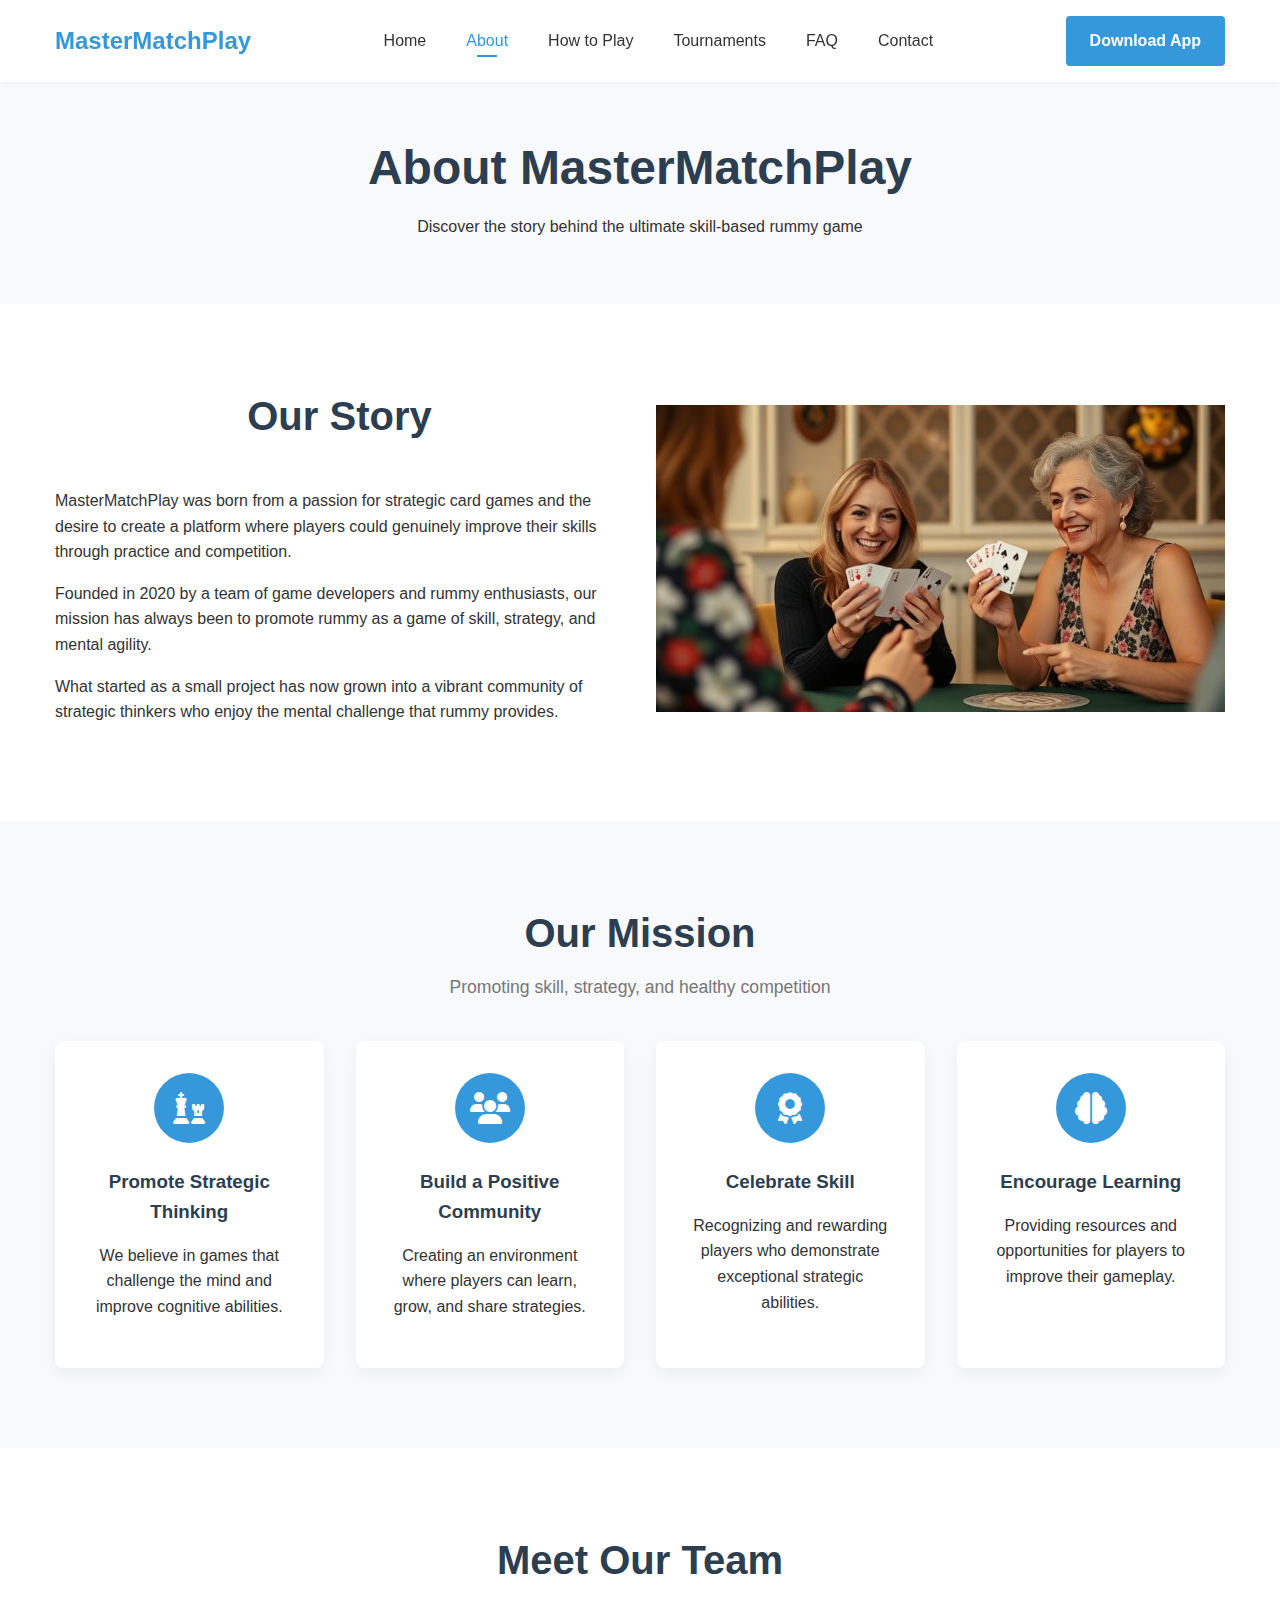
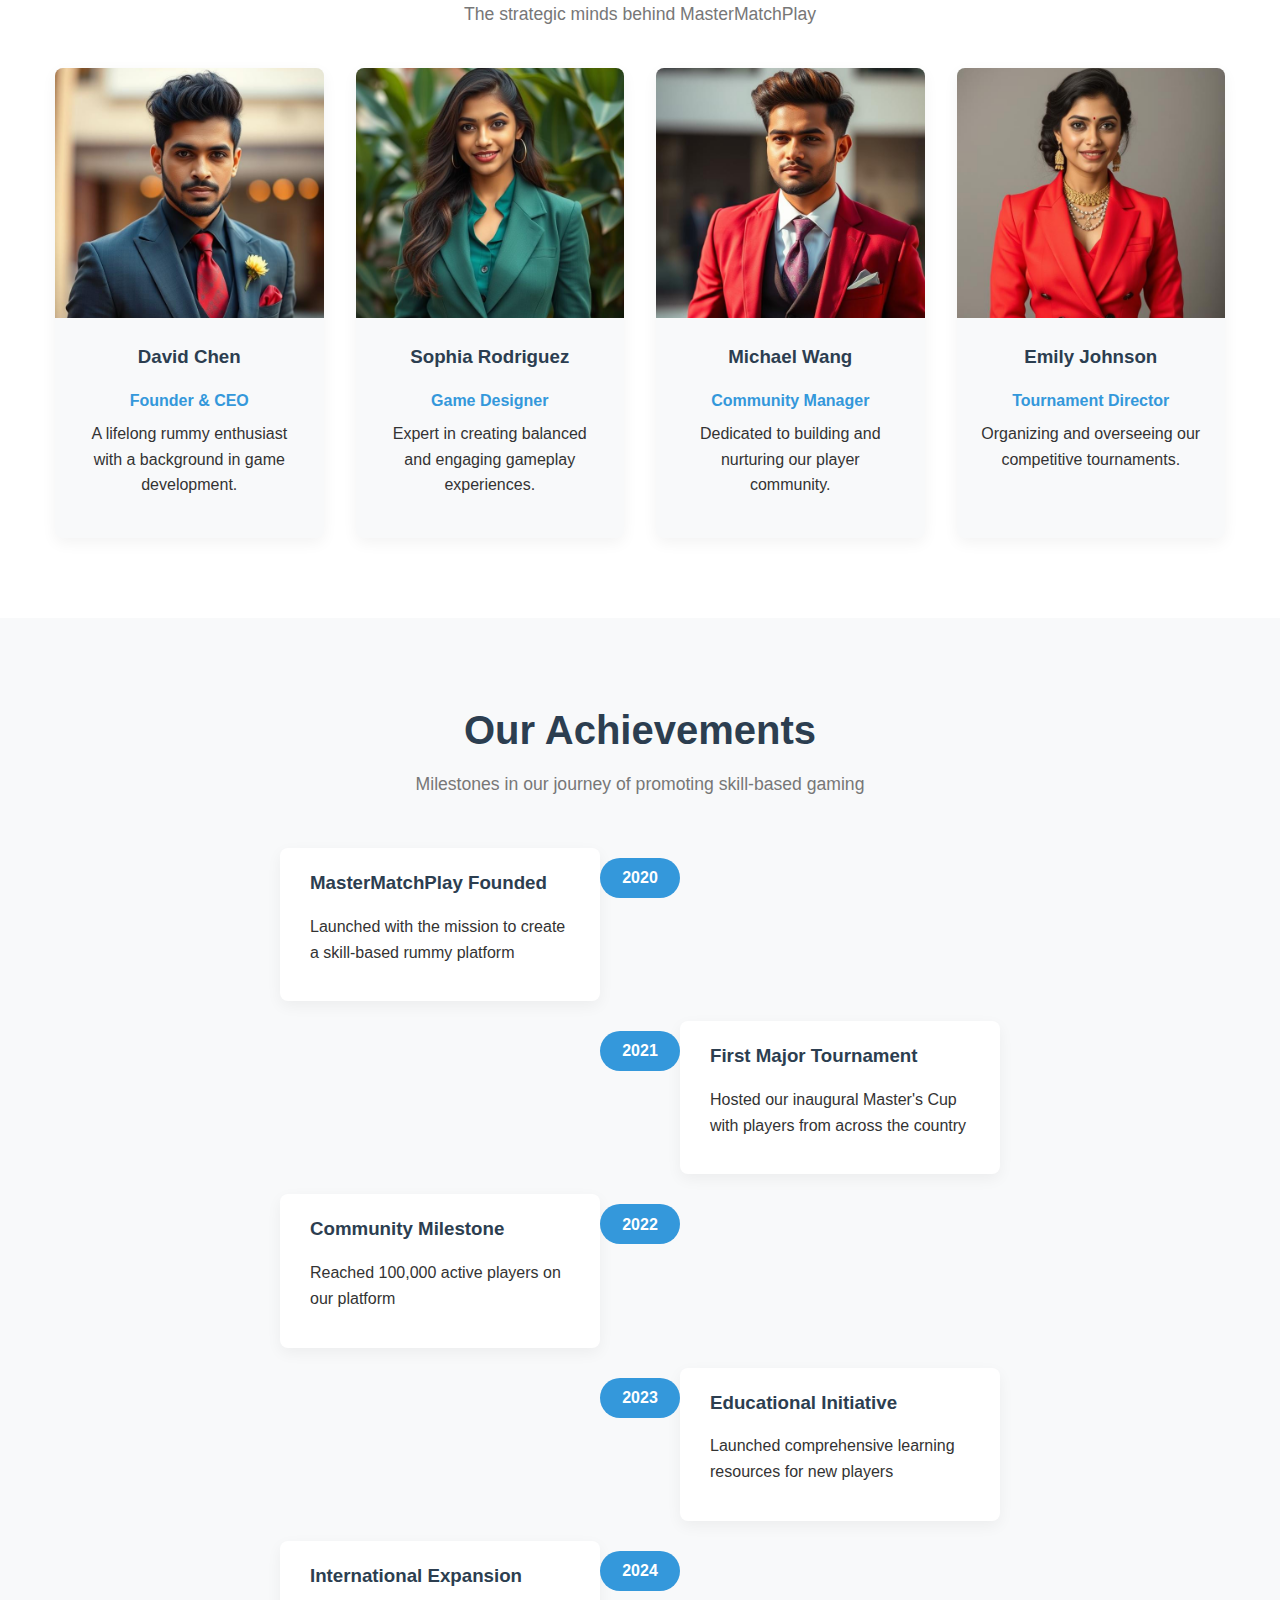
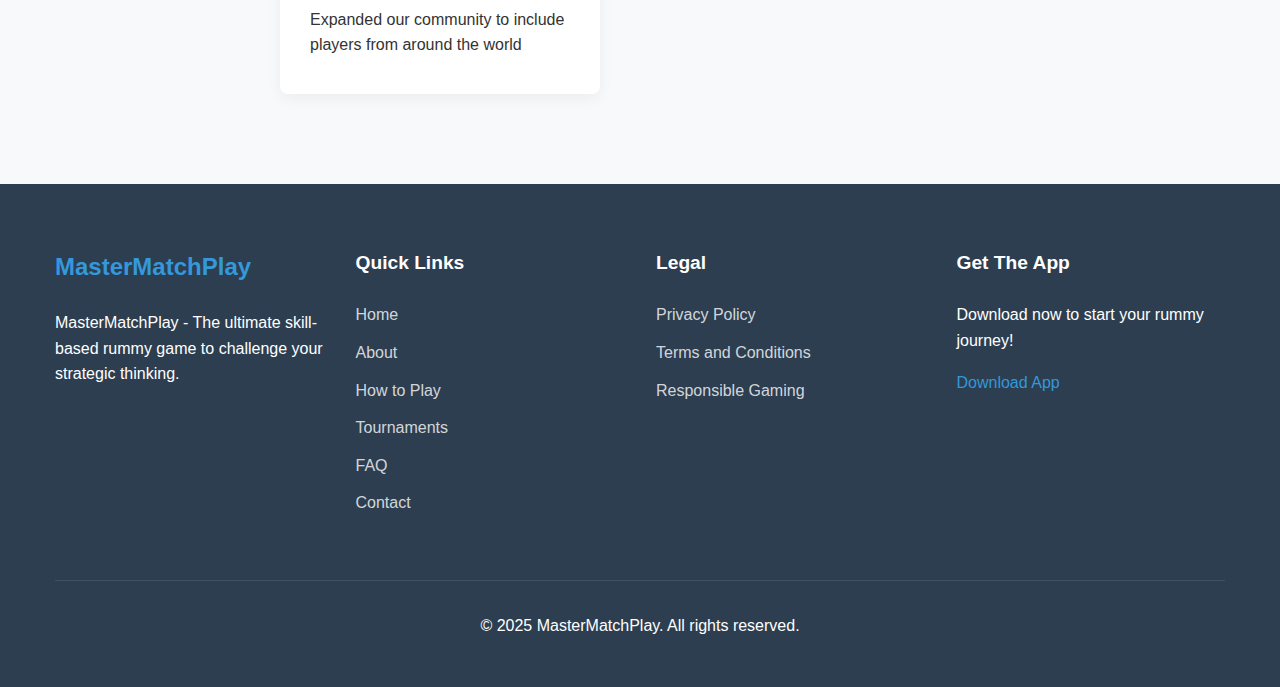
==== commit ccbd4438: "ываыва" ====
--- a/about.html
+++ b/about.html
@@ -64,7 +64,7 @@
                         <p>What started as a small project has now grown into a vibrant community of strategic thinkers who enjoy the mental challenge that rummy provides.</p>
                     </div>
                     <div class="column-image">
-                        <img src="images/our-story.jpg" alt="MasterMatchPlay Team">
+                        <img src="img/about-team-play.jpg" alt="MasterMatchPlay Team">
                     </div>
                 </div>
             </div>
@@ -120,7 +120,7 @@
                 <div class="team-grid">
                     <div class="team-card">
                         <div class="team-image">
-                            <img src="images/team-1.jpg" alt="David Chen - Founder & CEO">
+                            <img src="img/team-1.jpg" alt="David Chen - Founder & CEO">
                         </div>
                         <div class="team-info">
                             <h3>David Chen</h3>
@@ -130,7 +130,7 @@
                     </div>
                     <div class="team-card">
                         <div class="team-image">
-                            <img src="images/team-2.jpg" alt="Sophia Rodriguez - Game Designer">
+                            <img src="img/team-2.jpg" alt="Sophia Rodriguez - Game Designer">
                         </div>
                         <div class="team-info">
                             <h3>Sophia Rodriguez</h3>
@@ -140,7 +140,7 @@
                     </div>
                     <div class="team-card">
                         <div class="team-image">
-                            <img src="images/team-3.jpg" alt="Michael Wang - Community Manager">
+                            <img src="img/team-3.jpg" alt="Michael Wang - Community Manager">
                         </div>
                         <div class="team-info">
                             <h3>Michael Wang</h3>
@@ -150,7 +150,7 @@
                     </div>
                     <div class="team-card">
                         <div class="team-image">
-                            <img src="images/team-4.jpg" alt="Emily Johnson - Tournament Director">
+                            <img src="img/team-4.jpg" alt="Emily Johnson - Tournament Director">
                         </div>
                         <div class="team-info">
                             <h3>Emily Johnson</h3>
@@ -209,28 +209,6 @@
             </div>
         </section>
 
-        <!-- Download Section -->
-        <section class="download-section" id="download">
-            <div class="container">
-                <div class="download-content">
-                    <div class="download-text">
-                        <h2>Join Our Community Today</h2>
-                        <p>Download MasterMatchPlay and become part of our growing family of strategic thinkers.</p>
-                        <div class="app-buttons">
-                            <a href="#" class="app-btn">
-                                <img src="images/app-store.png" alt="Download on App Store">
-                            </a>
-                            <a href="#" class="app-btn">
-                                <img src="images/google-play.png" alt="Get it on Google Play">
-                            </a>
-                        </div>
-                    </div>
-                    <div class="download-image">
-                        <img src="images/app-showcase.png" alt="MasterMatchPlay App Showcase">
-                    </div>
-                </div>
-            </div>
-        </section>
     </main>
 
     <footer class="footer">
--- a/style.css
+++ b/style.css
@@ -799,16 +799,6 @@
     margin: 0 auto;
 }
 
-.timeline::after {
-    content: '';
-    position: absolute;
-    width: 2px;
-    background-color: var(--border-color);
-    top: 0;
-    bottom: 0;
-    left: 50%;
-    transform: translateX(-50%);
-}
 
 .timeline-item {
     padding: 10px 40px;
@@ -1367,6 +1357,95 @@
     transform: rotate(180deg);
 }
 
+.app-download-section {
+    background-color: #f8f9fa;
+    padding: 50px 20px;
+}
+
+.container {
+    max-width: 1200px;
+    margin: 0 auto;
+}
+
+/* Section Header */
+.section-header {
+    text-align: center;
+    margin-bottom: 40px;
+}
+
+.section-title {
+    font-size: 28px;
+    color: #333;
+}
+
+.section-subtitle {
+    font-size: 16px;
+    color: #666;
+}
+
+/* App Card Container */
+.app-card-container {
+    display: flex;
+    justify-content: space-around;
+    flex-wrap: wrap;
+    gap: 20px;
+}
+
+/* App Card */
+.app-card {
+    background: white;
+    border-radius: 15px;
+    box-shadow: 0 4px 20px rgba(0, 0, 0, 0.1);
+    text-align: center;
+    padding: 20px;
+    flex: 1 1 calc(30% - 40px); /* Flexbox to allow responsive scaling */
+    min-width: 250px; /* Minimum width for the cards */
+}
+
+.app-image {
+    width: 100%;
+    height: auto;
+    border-radius: 10px;
+}
+
+.app-title {
+    font-size: 20px;
+    color: #007bff;
+    margin: 15px 0 10px;
+}
+
+.app-description {
+    font-size: 14px;
+    color: #555;
+    margin-bottom: 20px;
+}
+
+.app-download-btn {
+    background-color: #007bff;
+    color: white;
+    padding: 10px 20px;
+    text-decoration: none;
+    border-radius: 5px;
+    transition: background-color 0.3s;
+}
+
+.app-download-btn:hover {
+    background-color: #0056b3;
+}
+
+/* Responsive Styles */
+@media (max-width: 768px) {
+    .app-card-container {
+        flex-direction: column;
+        align-items: center;
+    }
+
+    .app-card {
+        flex: 1 1 100%; /* Full width on smaller screens */
+        margin-bottom: 20px;
+    }
+}
+
 .faq-answer {
     padding: 0 1.5rem;
     max-height: 0;
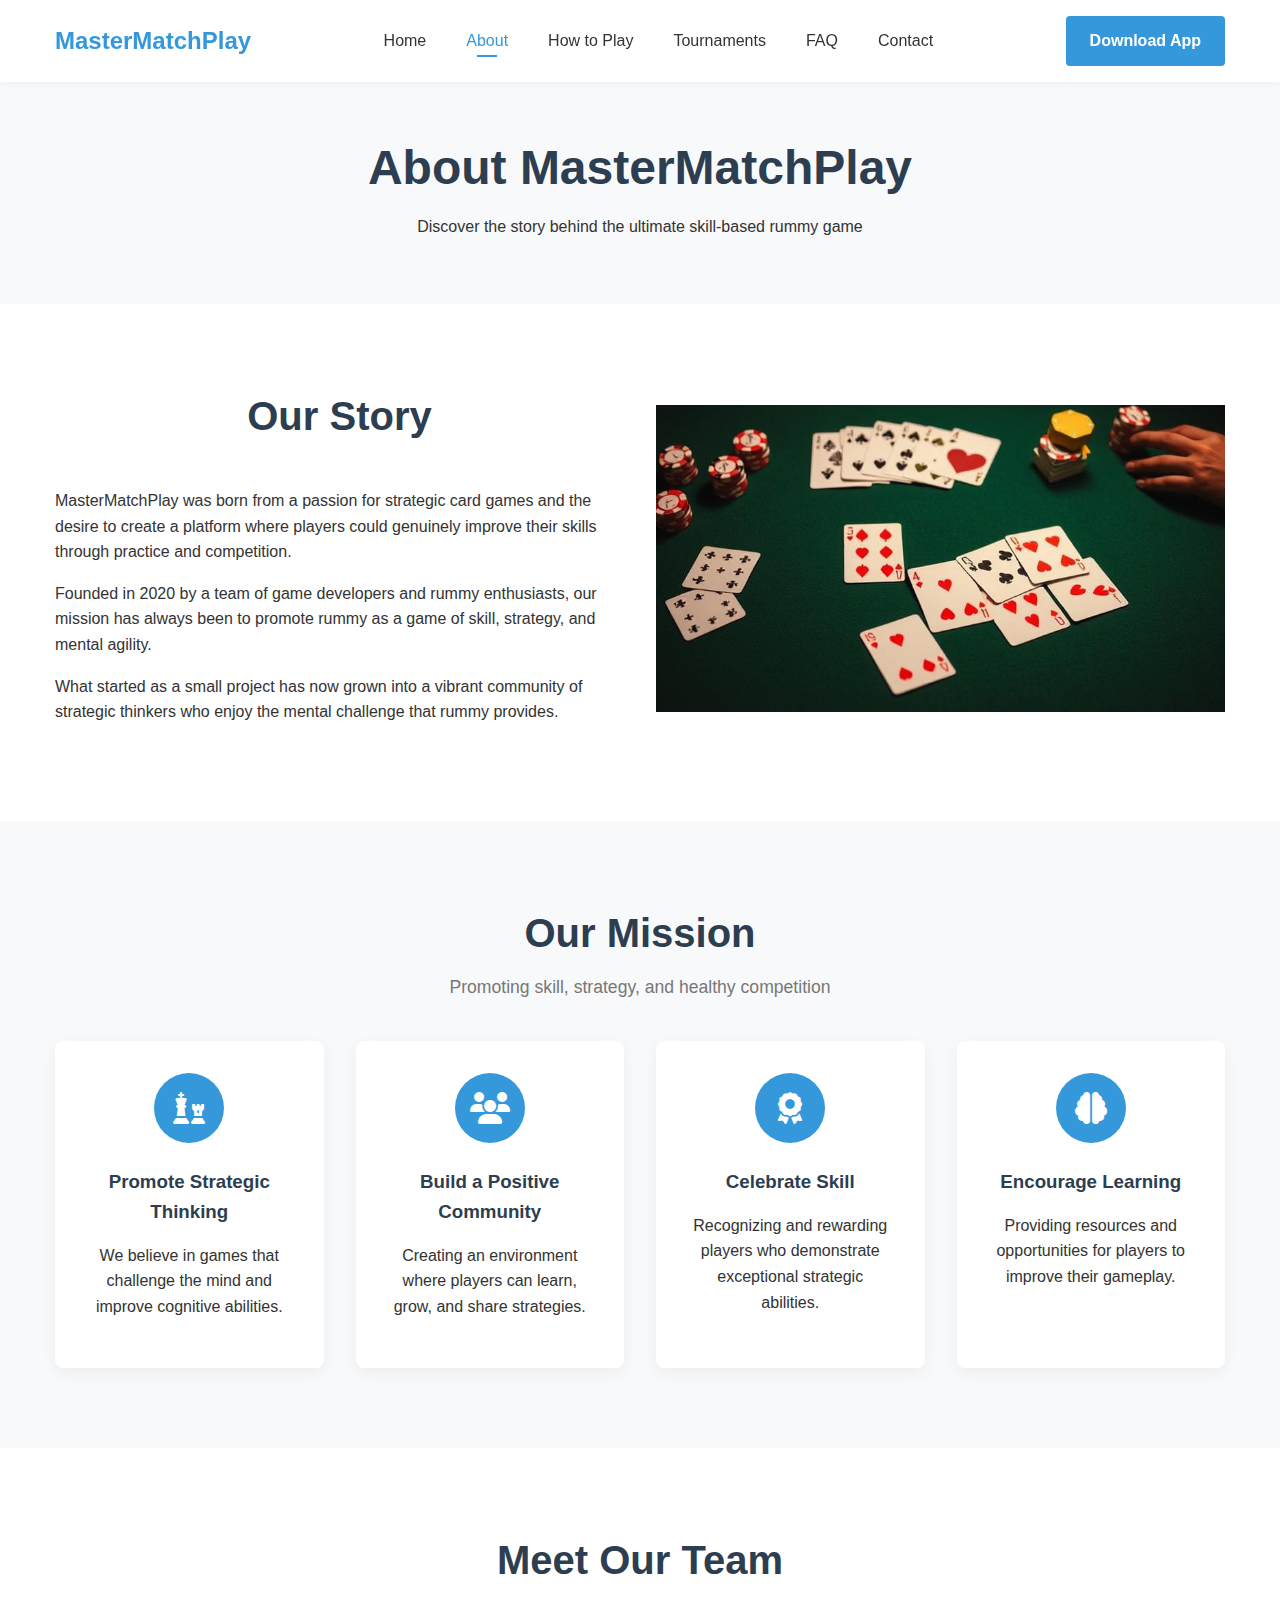
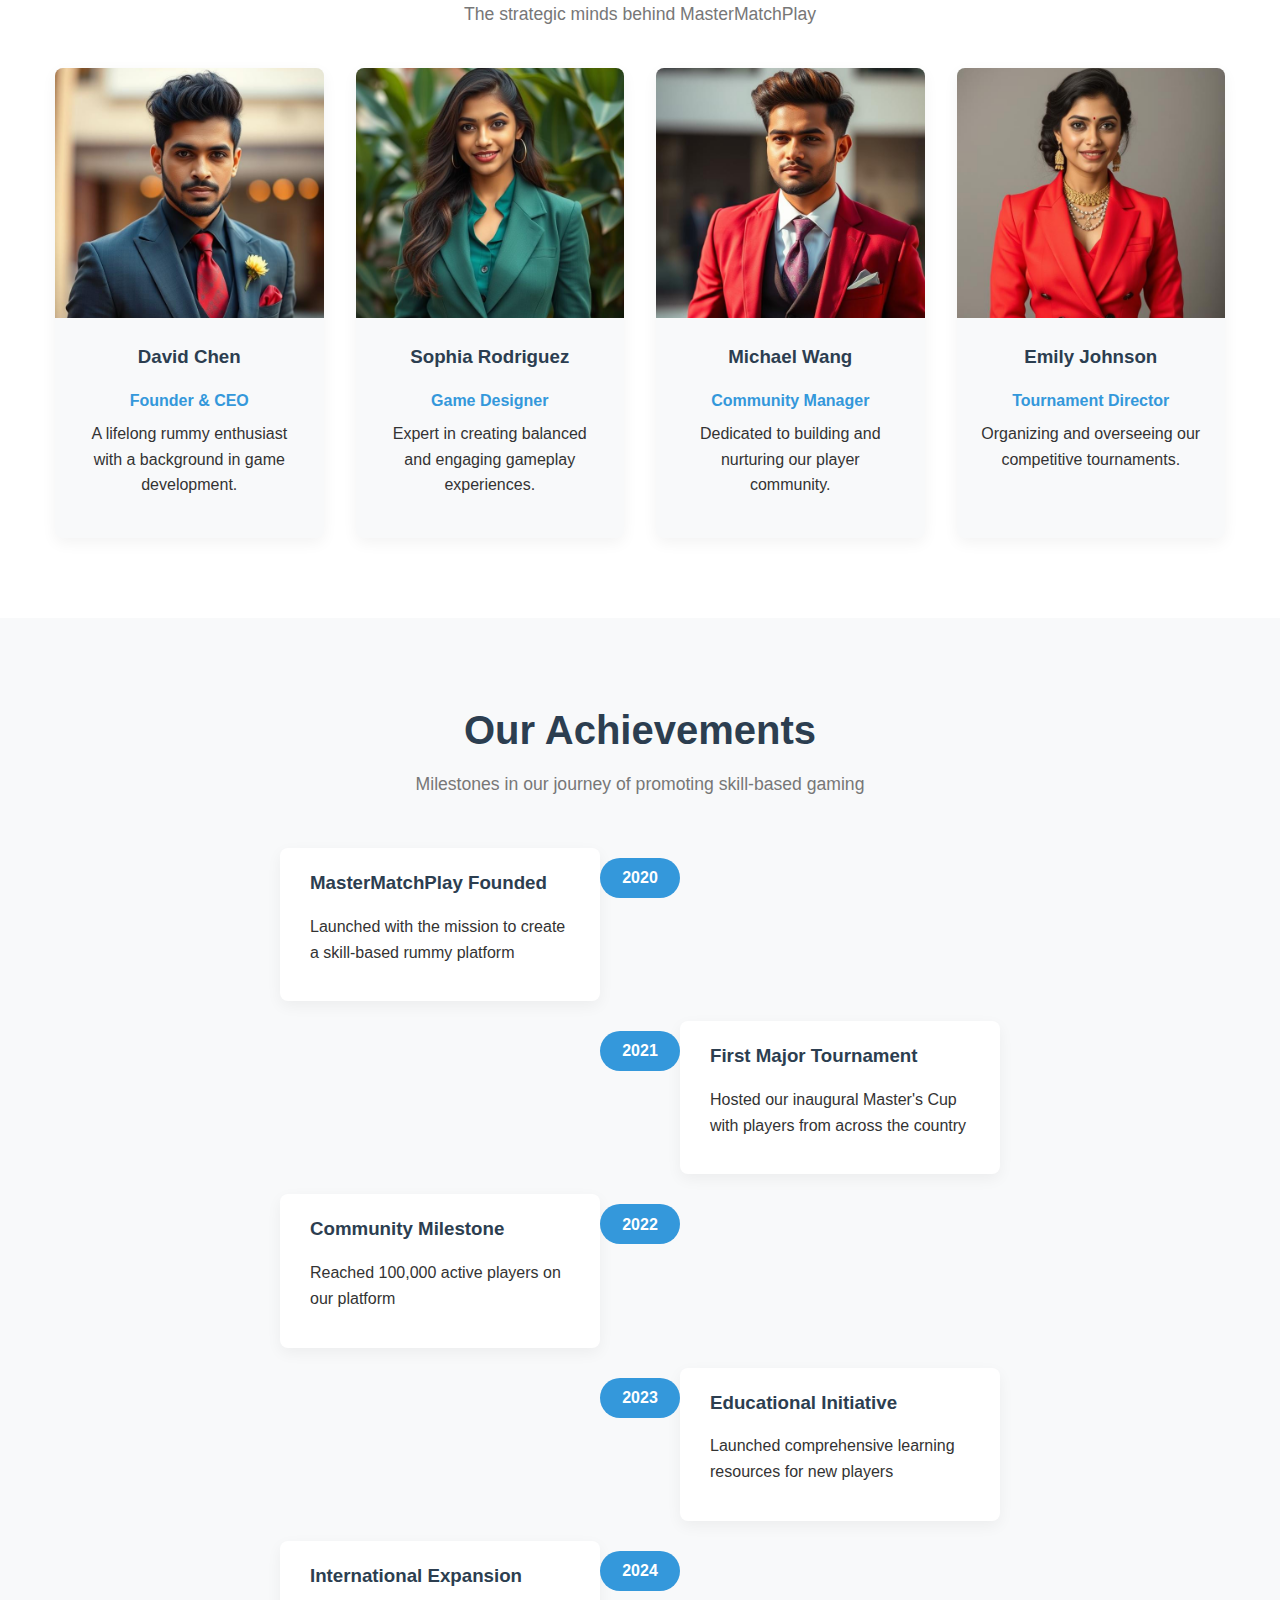
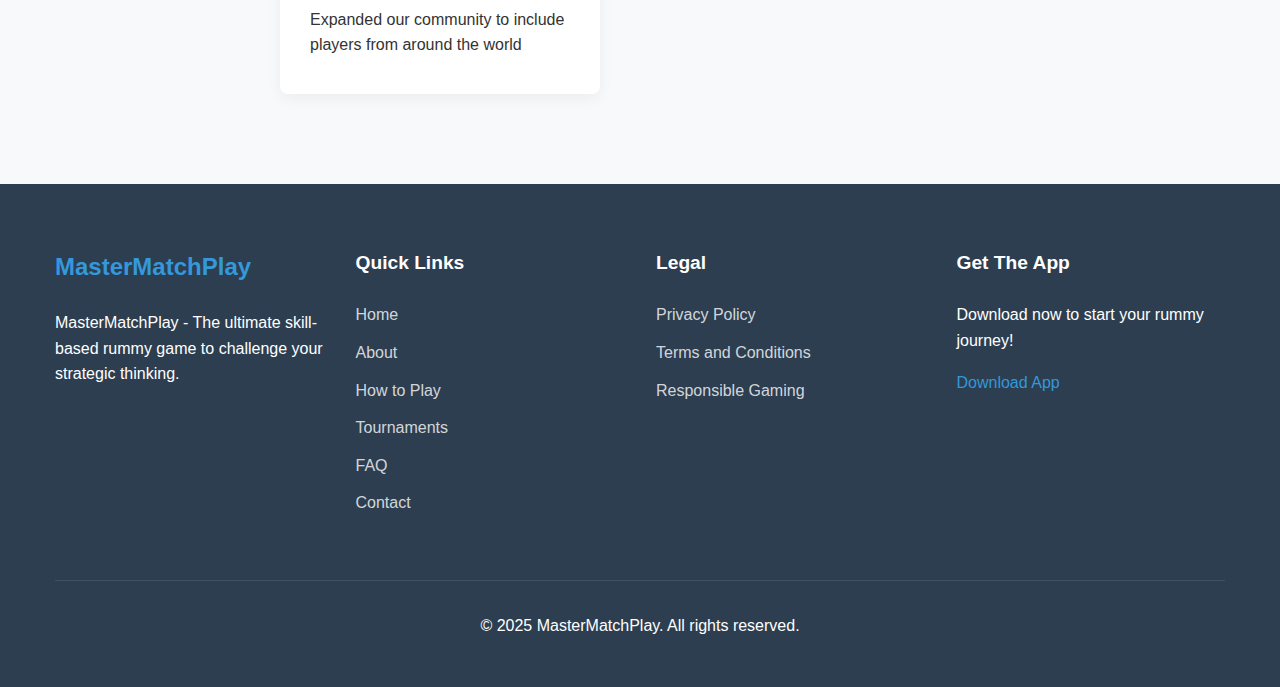
==== commit e597aa1f: "ff" ====
--- a/about.html
+++ b/about.html
@@ -36,7 +36,7 @@
                     <span></span>
                 </div>
                 <div class="download-btn-wrapper">
-                    <a href="#download" class="btn btn-primary">Download App</a>
+                    <a href="contact.html" class="btn btn-primary">Download App</a>
                 </div>
             </div>
         </div>
--- a/style.css
+++ b/style.css
@@ -1,3 +1,4 @@
+
 
 /* Reset and Base Styles */
 * {
@@ -35,6 +36,7 @@
     --sidebar-accent-foreground: 240 5.9% 10%;
     --sidebar-border: 220 13% 91%;
     --sidebar-ring: 217.2 91.2% 59.8%;
+    --white: #FFFFFF;
 
     /* Custom Colors */
     --primary-color: #2C3E50;
@@ -1534,7 +1536,7 @@
     }
 
     .hero-text h1, .page-header h1 {
-        font-size: 2.5rem;
+        font-size: 2rem;
     }
 
     .testimonial-card {
@@ -1632,3 +1634,154 @@
         margin-bottom: 1rem;
     }
 }
+.contact-form-block {
+    max-width: 1200px;
+    margin: 100px auto 50px;
+    padding: 2rem;
+}
+
+.contact-form-container {
+    display: flex;
+    gap: 2rem;
+    background: var(--white);
+    border-radius: 15px;
+    overflow: hidden;
+    box-shadow: var(--shadow);
+}
+
+.form-image {
+    flex: 1;
+    min-width: 300px;
+}
+
+.form-image img {
+    width: 100%;
+    height: 100%;
+    object-fit: cover;
+}
+
+.form-content {
+    flex: 1;
+    padding: 2rem;
+    background: rgb(70, 69, 69);
+    color: var(--white);
+}
+
+.form-content h1 {
+    font-size: 2rem;
+    margin-bottom: 1.5rem;
+    color: var(--white);
+}
+
+.form-content input,
+.form-content textarea {
+    width: 100%;
+    padding: 1rem;
+    margin-bottom: 1rem;
+    border: none;
+    border-radius: 5px;
+    background: rgba(255, 255, 255, 0.1);
+    color: var(--white);
+    transition: var(--transition);
+}
+
+.form-content input::placeholder,
+.form-content textarea::placeholder {
+    color: rgba(255, 255, 255, 0.7);
+}
+
+.form-content input:focus,
+.form-content textarea:focus {
+    background: rgba(255, 255, 255, 0.2);
+    outline: none;
+}
+
+.form-content label {
+    display: block;
+    margin-bottom: 0.5rem;
+    color: var(--white);
+}
+
+.checkbox {
+    display: flex;
+    align-items: center;
+    margin: 1rem 0;
+}
+
+.checkbox input {
+    width: auto;
+    padding: 0;
+    margin: 0;
+    margin-right: 0.5rem;
+}
+
+.checkbox label {
+    margin: 0;
+}
+
+.checkbox label a {
+    color: var(--secondary-color);
+    text-decoration: none;
+    transition: var(--transition);
+}
+
+.checkbox label a:hover {
+    color: var(--accent-color);
+}
+
+.form-content button {
+    width: 100%;
+    padding: 1rem;
+    background: var(--secondary-color);
+    color: var(--white);
+    border: none;
+    border-radius: 5px;
+    cursor: pointer;
+    font-size: 1.1rem;
+    transition: var(--transition);
+}
+
+.form-content button:hover {
+    background: var(--accent-color);
+    transform: translateY(-2px);
+}
+
+/* Адаптивность для контактной формы */
+@media (max-width: 768px) {
+    .contact-form-container {
+        flex-direction: column;
+    }
+    
+    .form-image {
+        min-width: 100%;
+        height: 200px;
+    }
+    
+    .form-content {
+        padding: 1.5rem;
+    }
+    
+    .form-content h1 {
+        font-size: 1.5rem;
+    }
+}
+
+
+.faq-answer {
+    display: none;
+    transition: all 0.3s ease;
+}
+
+.faq-item.active .faq-answer {
+    display: block;
+}
+
+
+
+.content-block-sections {
+    display: none;
+}
+
+.content-block-sections.active {
+    display: block;
+}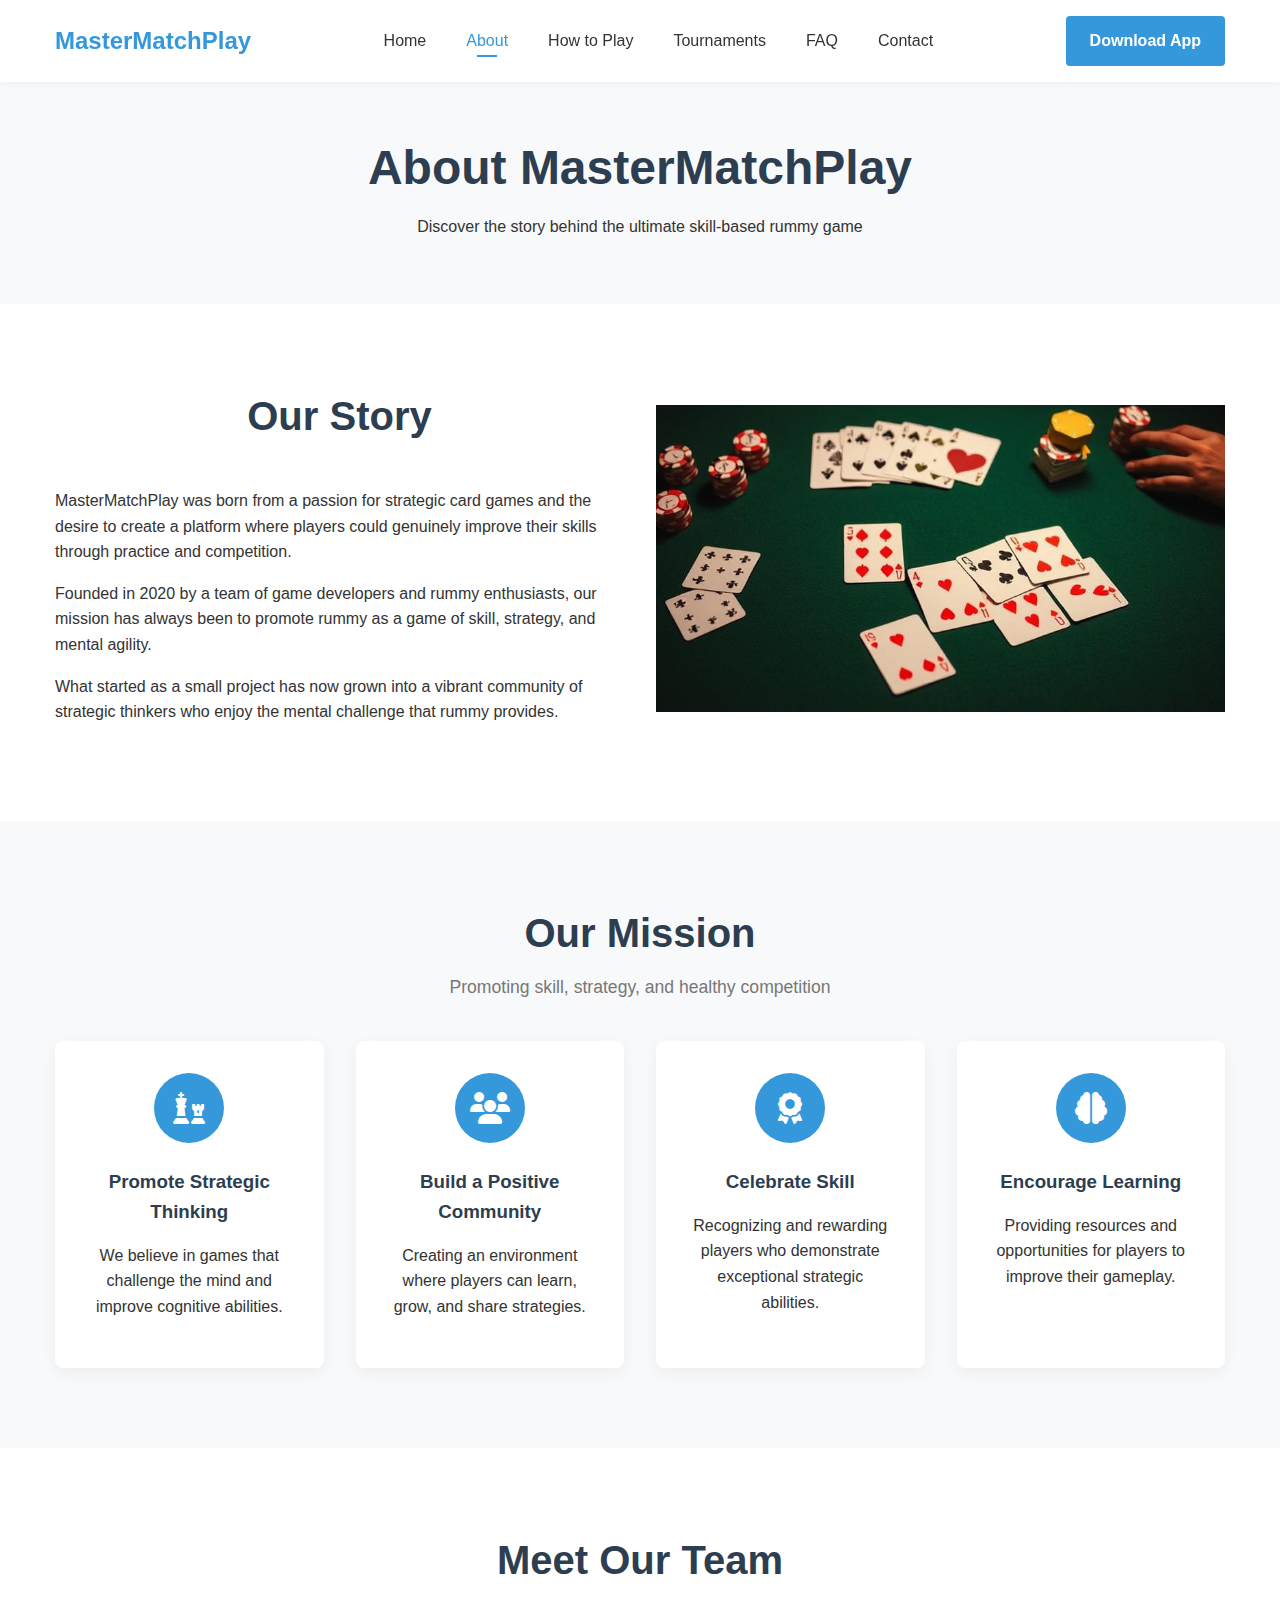
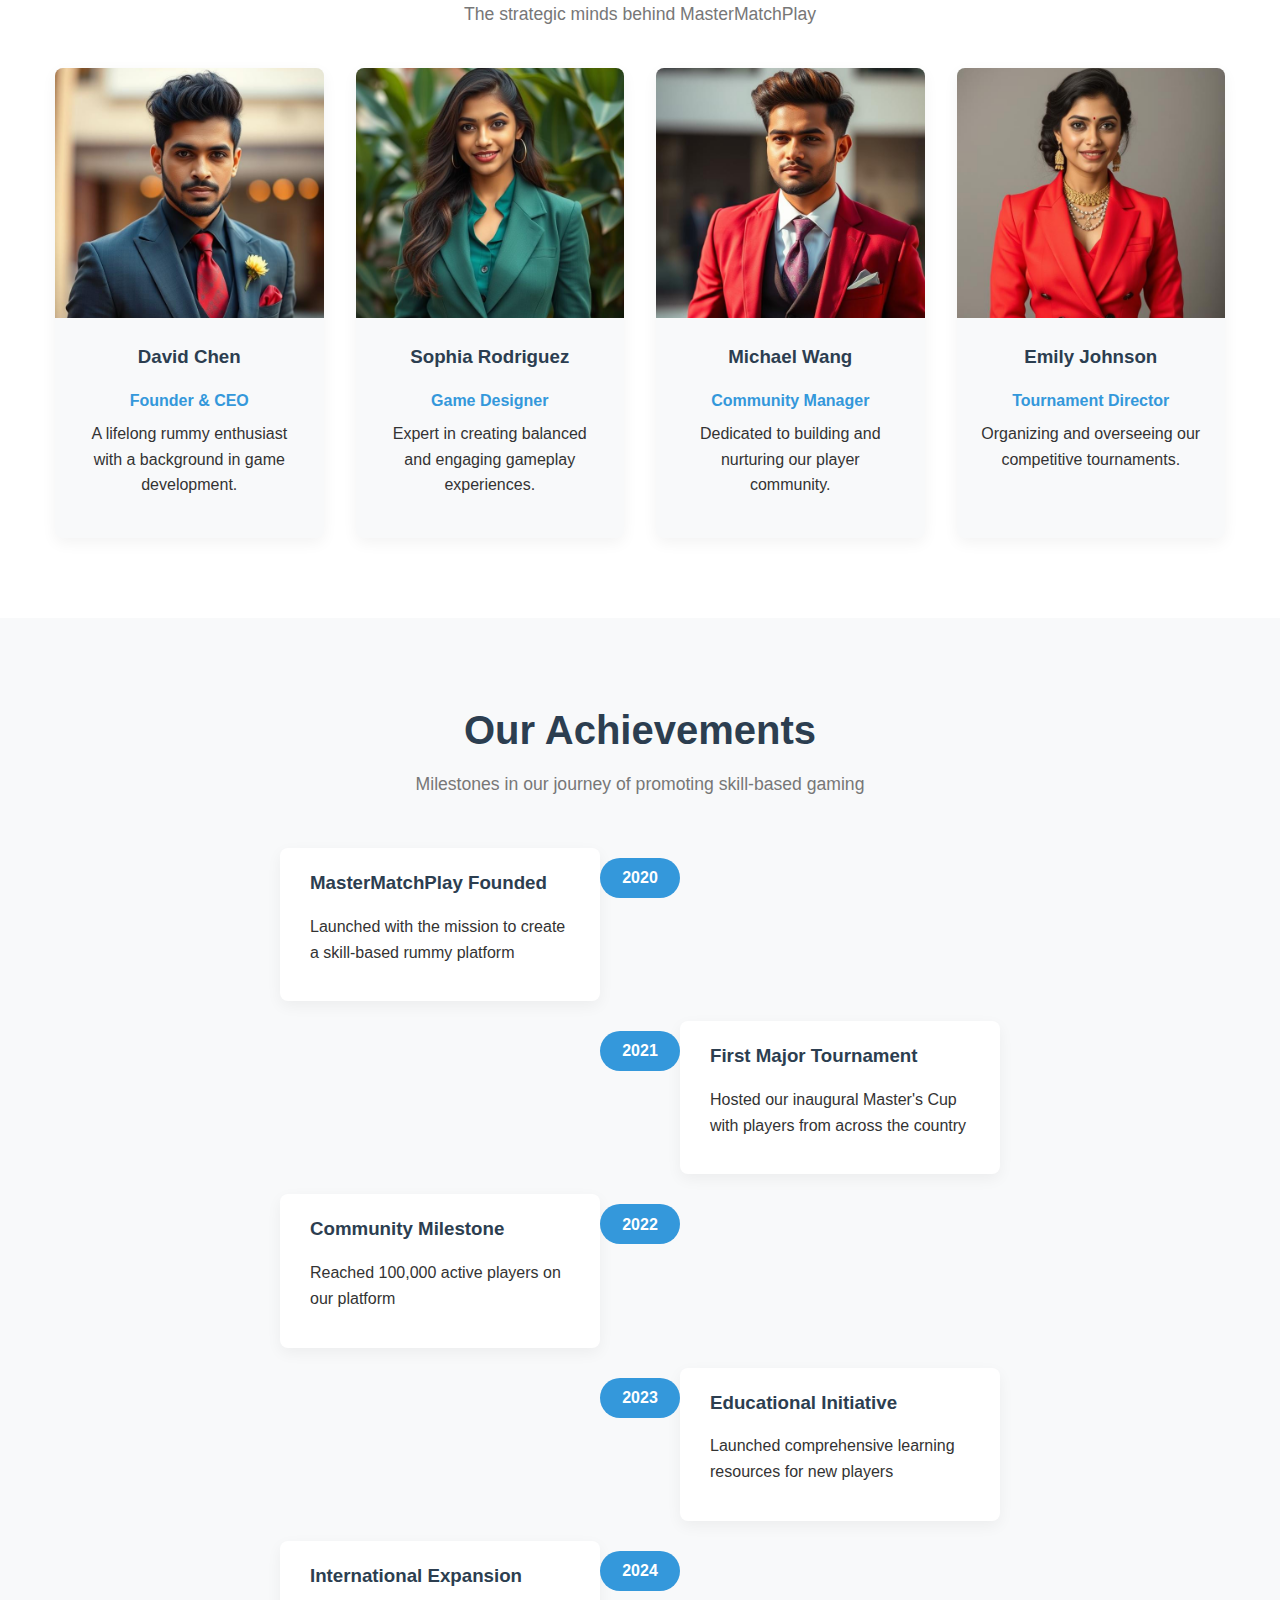
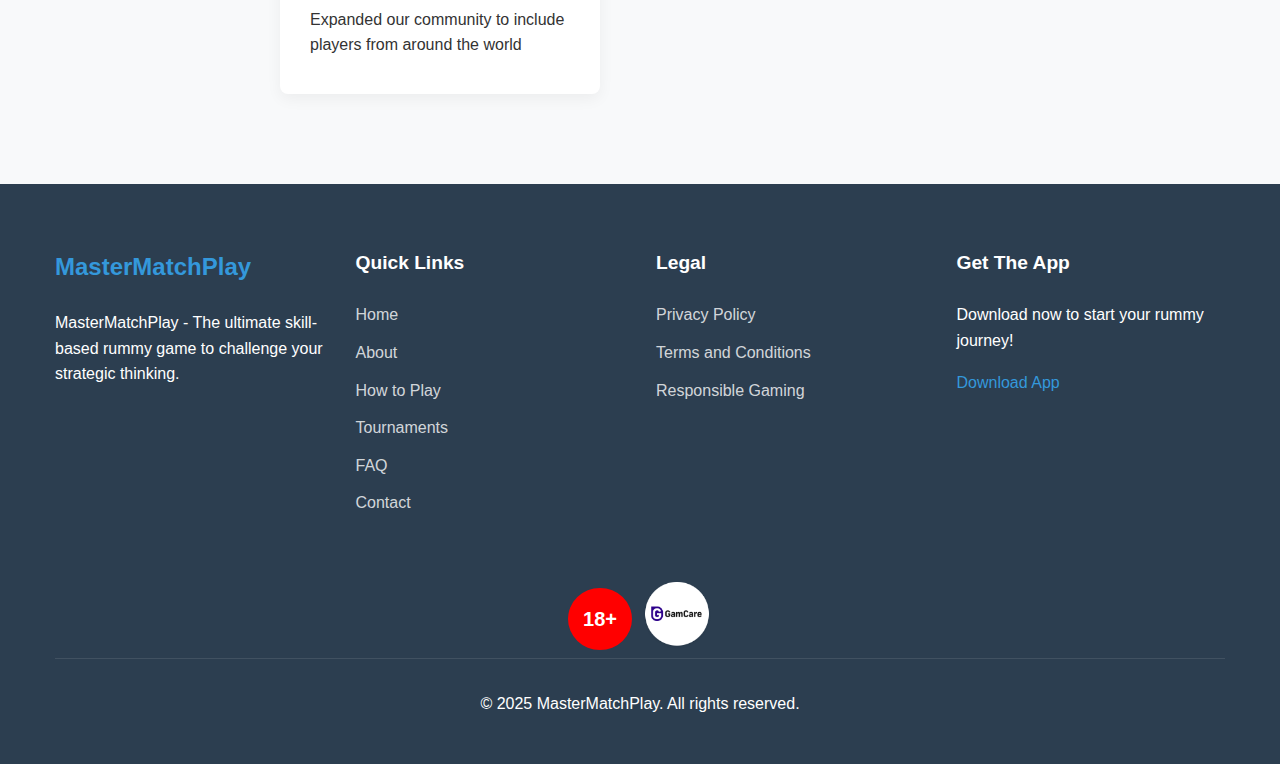
==== commit 40890049: "fix" ====
--- a/about.html
+++ b/about.html
@@ -16,13 +16,13 @@
         <div class="container">
             <div class="header-content">
                 <div class="logo">
-                    <a href="index.html" class="logo-link">
+                    <a href="/" class="logo-link">
                         MasterMatchPlay
                     </a>
                 </div>
                 <nav class="main-nav">
                     <ul class="nav-list">
-                        <li class="nav-item"><a href="index.html" class="nav-link">Home</a></li>
+                        <li class="nav-item"><a href="/" class="nav-link">Home</a></li>
                         <li class="nav-item"><a href="about.html" class="nav-link active">About</a></li>
                         <li class="nav-item"><a href="how-to-play.html" class="nav-link">How to Play</a></li>
                         <li class="nav-item"><a href="tournaments.html" class="nav-link">Tournaments</a></li>
@@ -216,7 +216,7 @@
             <div class="footer-content">
                 <div class="footer-column">
                     <div class="footer-logo">
-                        <a href="index.html" class="logo-link">
+                        <a href="/" class="logo-link">
                         MasterMatchPlay
                     </a>
                     </div>
@@ -226,7 +226,7 @@
                 <div class="footer-column">
                     <h3>Quick Links</h3>
                     <ul class="footer-links">
-                        <li><a href="index.html">Home</a></li>
+                        <li><a href="/">Home</a></li>
                         <li><a href="about.html">About</a></li>
                         <li><a href="how-to-play.html">How to Play</a></li>
                         <li><a href="tournaments.html">Tournaments</a></li>
@@ -252,6 +252,10 @@
                     </div>
                 </div>
             </div>
+            <div class="gam" >
+                <div class="cirle" >18+</div>
+                <a href="https://www.gamcare.org.uk/" target="_blank"><img class="img18" src="img/ga-care.png" alt="img" ></a>
+            </div>
             <div class="footer-bottom">
                 <p>&copy; 2025 MasterMatchPlay. All rights reserved.</p>
             </div>
--- a/style.css
+++ b/style.css
@@ -1784,4 +1784,16 @@
 
 .content-block-sections.active {
     display: block;
-}+}
+
+
+.gam{
+    display: flex; margin-top: 20px; align-items: center; gap: 10px; justify-content: center;
+  }
+  .cirle{
+    color: white; background-color: red; border-radius: 100%; padding: 15px;font-size: 20px; font-weight: 700;
+
+  }
+  .img18{
+    max-width: 70px;
+  }